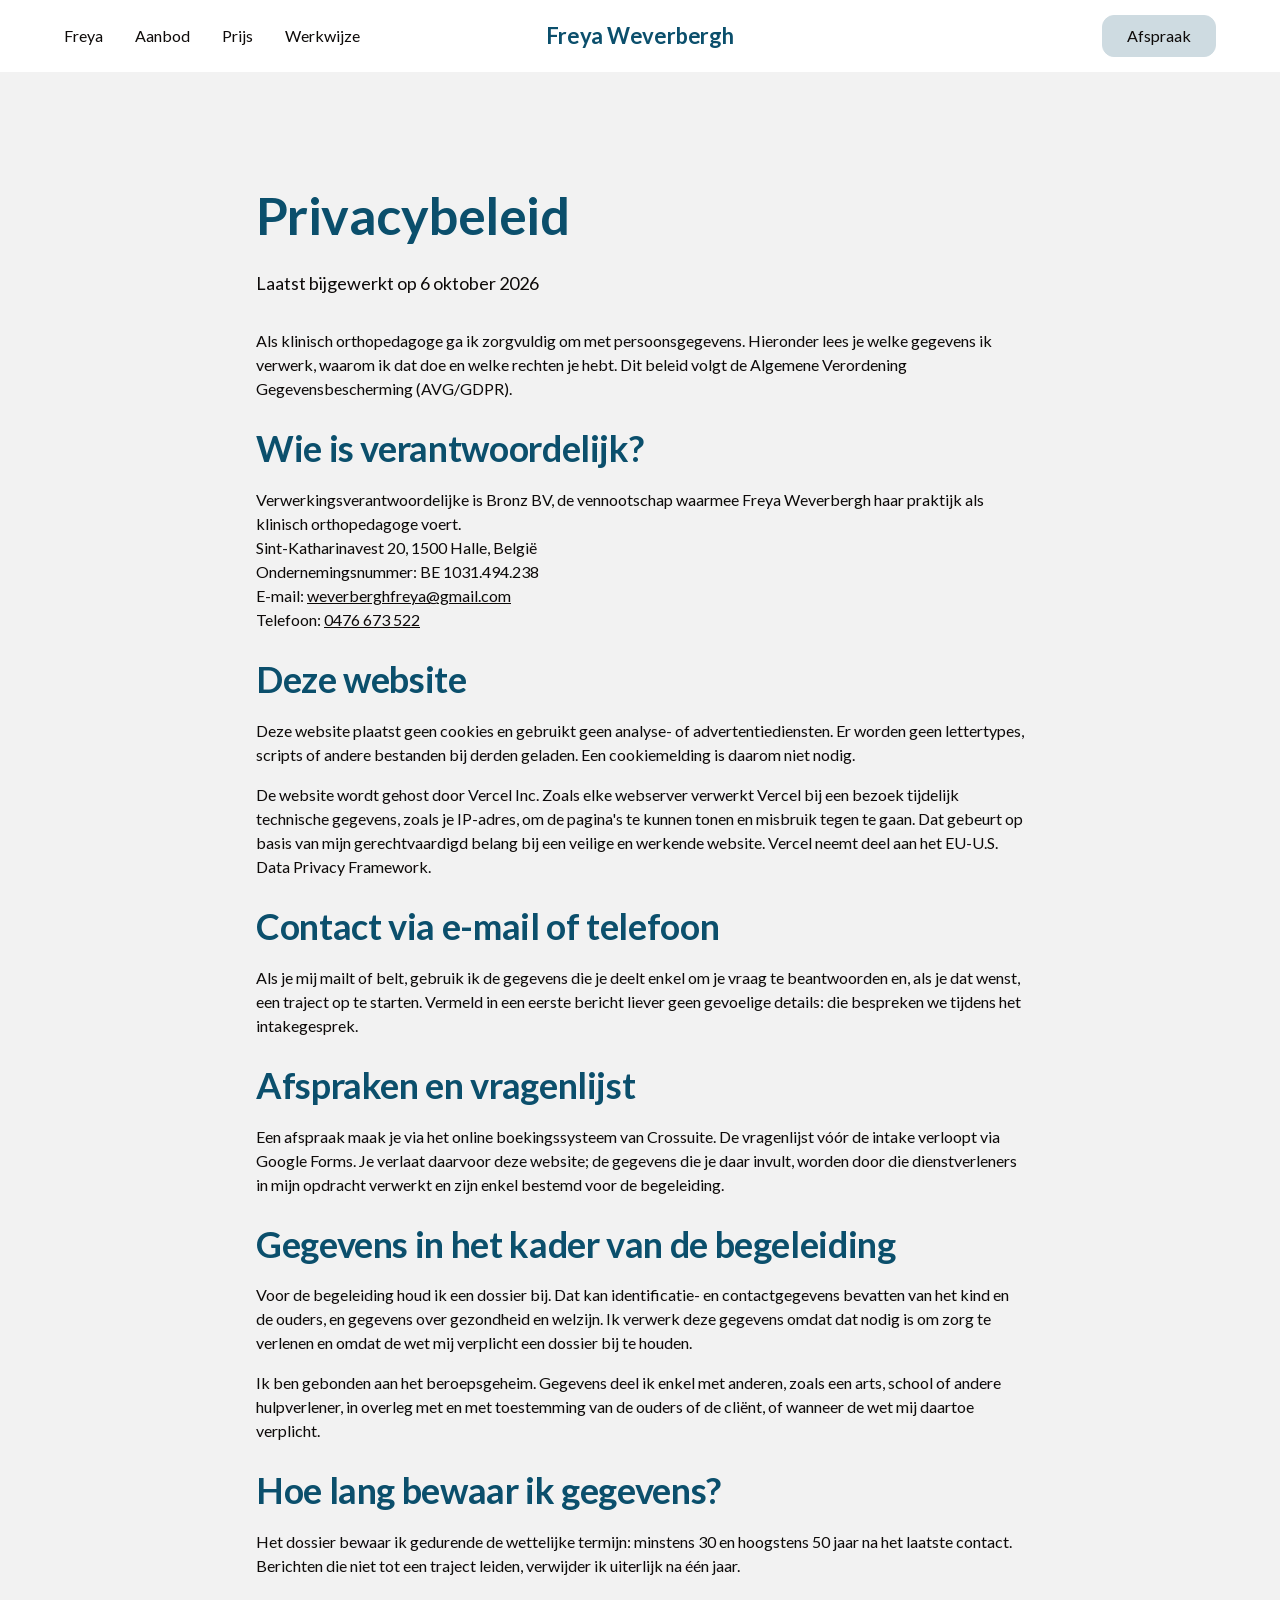
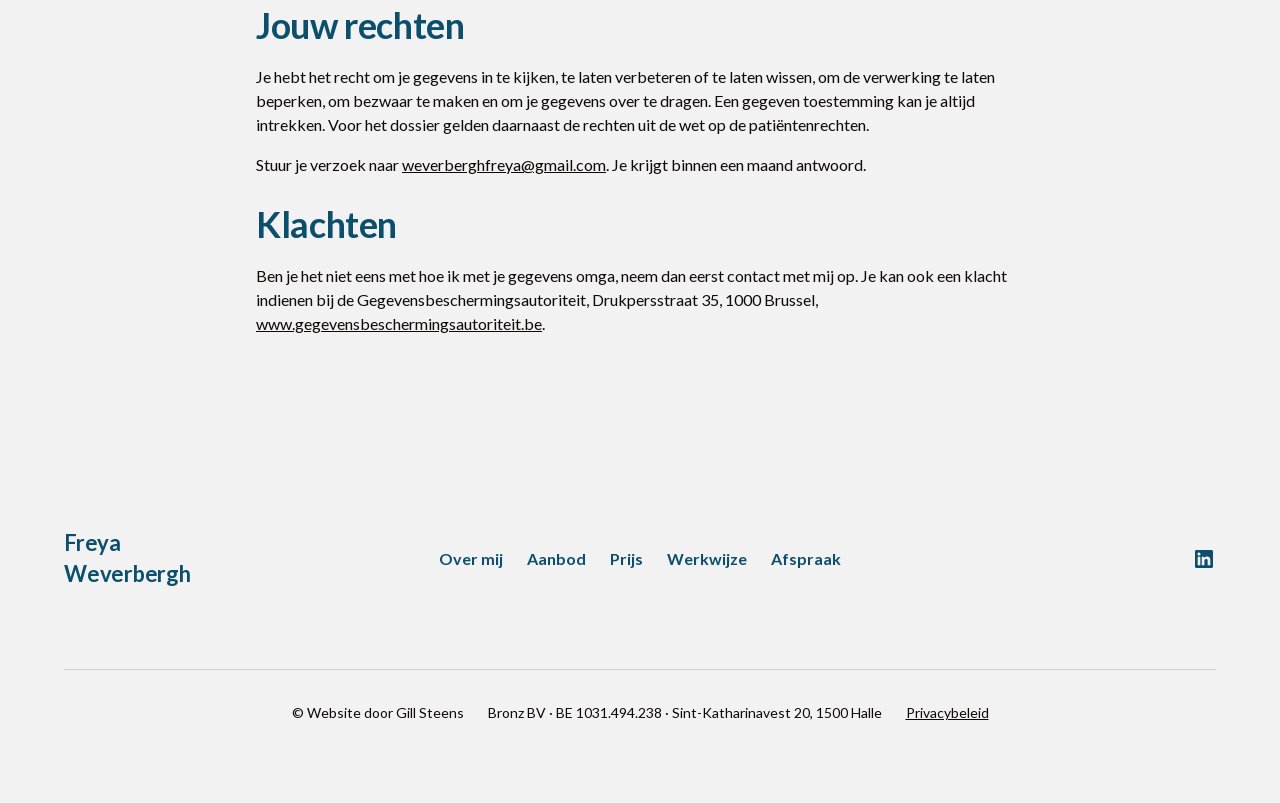
==== privacybeleid.html @ b676346b "Make site self-contained and add SEO, legal and security basics Host jQuery, Lato and remaining Webf" ====
<!DOCTYPE html>
<html lang="nl-BE" data-wf-page="68d631d4217c641451b61ed2" data-wf-site="68d631d2217c641451b61e69">
<head>
  <meta charset="utf-8">
  <title>Privacybeleid | Freya Weverbergh</title>
  <meta name="description" content="Hoe Freya Weverbergh, klinisch orthopedagoge, omgaat met persoonsgegevens op deze website en in de praktijk.">
  <meta name="viewport" content="width=device-width, initial-scale=1">
  <link rel="canonical" href="https://www.freyawb.be/privacybeleid">
  <meta property="og:type" content="website">
  <meta property="og:locale" content="nl_BE">
  <meta property="og:site_name" content="Freya Weverbergh">
  <meta property="og:url" content="https://www.freyawb.be/privacybeleid">
  <meta property="og:title" content="Privacybeleid | Freya Weverbergh">
  <meta property="og:description" content="Hoe Freya Weverbergh, klinisch orthopedagoge, omgaat met persoonsgegevens op deze website en in de praktijk.">
  <meta property="og:image" content="https://www.freyawb.be/images/og-image.jpg">
  <meta property="og:image:width" content="1200">
  <meta property="og:image:height" content="630">
  <meta name="twitter:card" content="summary_large_image">
  <meta name="twitter:title" content="Privacybeleid | Freya Weverbergh">
  <meta name="twitter:description" content="Hoe Freya Weverbergh, klinisch orthopedagoge, omgaat met persoonsgegevens op deze website en in de praktijk.">
  <meta name="twitter:image" content="https://www.freyawb.be/images/og-image.jpg">
  <meta name="theme-color" content="#ffffff">
  <link rel="preload" href="/fonts/lato-400.woff2" as="font" type="font/woff2" crossorigin>
  <link rel="preload" href="/fonts/lato-700.woff2" as="font" type="font/woff2" crossorigin>
  <link href="/css/normalize.css" rel="stylesheet">
  <link href="/css/webflow.css" rel="stylesheet">
  <link href="/css/freyawb.webflow.css" rel="stylesheet">
  <link href="/css/site.css" rel="stylesheet">
  <script>!function(o,c){var n=c.documentElement,t=" w-mod-";n.className+=t+"js",("ontouchstart"in o||o.DocumentTouch&&c instanceof DocumentTouch)&&(n.className+=t+"touch")}(window,document);</script>
  <link href="/images/favicon.png" rel="icon" type="image/png">
  <link href="/images/webclip.png" rel="apple-touch-icon">
</head>
<body>
  <a href="#main" class="skip-link">Naar de inhoud</a>
  <div id="top" class="page-wrapper">
    <div data-animation="over-left" class="navbar3_component w-nav" data-easing2="ease" fs-scrolldisable-element="smart-nav" data-easing="ease" data-collapse="medium" data-w-id="600f0893-5a95-6252-2803-40a2803313f4" role="banner" data-duration="400">
      <div class="navbar3_container">
        <div class="navbar3_menu-button w-nav-button">
          <div class="menu-icon3">
            <div class="menu-icon3_line-top"></div>
            <div class="menu-icon3_line-middle"></div>
            <div class="menu-icon3_line-bottom"></div>
          </div>
        </div>
        <nav role="navigation" class="navbar3_menu w-nav-menu">
          <a href="/" class="navbar3_logo-link-menu w-nav-brand">
            <div class="heading-style-h6">Freya Weverbergh</div>
          </a>
          <a href="/#freya" class="navbar3_link w-nav-link">Freya</a>
          <a href="/#aanbod" class="navbar3_link w-nav-link">Aanbod</a>
          <a href="/#prijs" class="navbar3_link w-nav-link">Prijs</a>
          <a href="/#werkwijze" class="navbar3_link w-nav-link">Werkwijze</a>
          <a href="/#afspraak" class="navbar3_tablet-menu-button w-button">Afspraak maken</a>
        </nav>
        <a href="/" class="navbar3_logo-link w-nav-brand" aria-label="Freya Weverbergh, naar de startpagina">
          <div class="heading-style-h6">Freya Weverbergh</div>
        </a>
        <a id="w-node-_600f0893-5a95-6252-2803-40a280331412-51b61ed2" href="/#afspraak" class="button is-navbar3-button w-button">Afspraak</a>
        <div style="opacity:0" class="navbar3_menu-background"></div>
      </div>
    </div>
    <main id="main" class="main-wrapper">
      <section class="color-scheme-2">
        <div class="padding-global">
          <div class="container-small">
            <div class="padding-section-large">
              <div class="margin-bottom margin-small">
                <h1 class="heading-style-h2">Privacybeleid</h1>
              </div>
              <p class="text-size-medium">Laatst bijgewerkt op 6 oktober 2026</p>
              <div class="spacer-medium"></div>
              <div class="text-rich-text w-richtext">
                <p>Als klinisch orthopedagoge ga ik zorgvuldig om met persoonsgegevens. Hieronder lees je welke gegevens ik verwerk, waarom ik dat doe en welke rechten je hebt. Dit beleid volgt de Algemene Verordening Gegevensbescherming (AVG/GDPR).</p>

                <h2 class="heading-style-h4">Wie is verantwoordelijk?</h2>
                <p>Verwerkingsverantwoordelijke is Bronz BV, de vennootschap waarmee Freya Weverbergh haar praktijk als klinisch orthopedagoge voert.<br>Sint-Katharinavest 20, 1500 Halle, België<br>Ondernemingsnummer: BE 1031.494.238<br>E-mail: <a href="mailto:weverberghfreya@gmail.com">weverberghfreya@gmail.com</a><br>Telefoon: <a href="tel:+32476673522">0476 673 522</a></p>

                <h2 class="heading-style-h4">Deze website</h2>
                <p>Deze website plaatst geen cookies en gebruikt geen analyse- of advertentiediensten. Er worden geen lettertypes, scripts of andere bestanden bij derden geladen. Een cookiemelding is daarom niet nodig.</p>
                <p>De website wordt gehost door Vercel Inc. Zoals elke webserver verwerkt Vercel bij een bezoek tijdelijk technische gegevens, zoals je IP-adres, om de pagina's te kunnen tonen en misbruik tegen te gaan. Dat gebeurt op basis van mijn gerechtvaardigd belang bij een veilige en werkende website. Vercel neemt deel aan het EU-U.S. Data Privacy Framework.</p>

                <h2 class="heading-style-h4">Contact via e-mail of telefoon</h2>
                <p>Als je mij mailt of belt, gebruik ik de gegevens die je deelt enkel om je vraag te beantwoorden en, als je dat wenst, een traject op te starten. Vermeld in een eerste bericht liever geen gevoelige details: die bespreken we tijdens het intakegesprek.</p>

                <h2 class="heading-style-h4">Afspraken en vragenlijst</h2>
                <p>Een afspraak maak je via het online boekingssysteem van Crossuite. De vragenlijst vóór de intake verloopt via Google Forms. Je verlaat daarvoor deze website; de gegevens die je daar invult, worden door die dienstverleners in mijn opdracht verwerkt en zijn enkel bestemd voor de begeleiding.</p>

                <h2 class="heading-style-h4">Gegevens in het kader van de begeleiding</h2>
                <p>Voor de begeleiding houd ik een dossier bij. Dat kan identificatie- en contactgegevens bevatten van het kind en de ouders, en gegevens over gezondheid en welzijn. Ik verwerk deze gegevens omdat dat nodig is om zorg te verlenen en omdat de wet mij verplicht een dossier bij te houden.</p>
                <p>Ik ben gebonden aan het beroepsgeheim. Gegevens deel ik enkel met anderen, zoals een arts, school of andere hulpverlener, in overleg met en met toestemming van de ouders of de cliënt, of wanneer de wet mij daartoe verplicht.</p>

                <h2 class="heading-style-h4">Hoe lang bewaar ik gegevens?</h2>
                <p>Het dossier bewaar ik gedurende de wettelijke termijn: minstens 30 en hoogstens 50 jaar na het laatste contact. Berichten die niet tot een traject leiden, verwijder ik uiterlijk na één jaar.</p>

                <h2 class="heading-style-h4">Jouw rechten</h2>
                <p>Je hebt het recht om je gegevens in te kijken, te laten verbeteren of te laten wissen, om de verwerking te laten beperken, om bezwaar te maken en om je gegevens over te dragen. Een gegeven toestemming kan je altijd intrekken. Voor het dossier gelden daarnaast de rechten uit de wet op de patiëntenrechten.</p>
                <p>Stuur je verzoek naar <a href="mailto:weverberghfreya@gmail.com">weverberghfreya@gmail.com</a>. Je krijgt binnen een maand antwoord.</p>

                <h2 class="heading-style-h4">Klachten</h2>
                <p>Ben je het niet eens met hoe ik met je gegevens omga, neem dan eerst contact met mij op. Je kan ook een klacht indienen bij de Gegevensbeschermingsautoriteit, Drukpersstraat 35, 1000 Brussel, <a href="https://www.gegevensbeschermingsautoriteit.be" target="_blank" rel="noopener">www.gegevensbeschermingsautoriteit.be</a>.</p>
              </div>
            </div>
          </div>
        </div>
      </section>
    </main>
    <footer class="footer4_component color-scheme-2">
      <div class="padding-global">
        <div class="container-large">
          <div class="padding-vertical padding-xxlarge">
            <div class="padding-bottom padding-xxlarge">
              <div class="w-layout-grid footer4_top-wrapper">
                <a href="/" id="w-node-_5317d3dc-4b73-521c-6c9f-c1c6a2fd6121-a2fd611b" class="footer4_logo-link w-nav-brand">
                  <div class="heading-style-h6">Freya Weverbergh</div>
                </a>
                <div class="w-layout-grid footer4_link-list">
                  <a href="/#freya" class="footer4_link">Over mij</a>
                  <a href="/#aanbod" class="footer4_link">Aanbod</a>
                  <a href="/#prijs" class="footer4_link">Prijs</a>
                  <a href="/#werkwijze" class="footer4_link">Werkwijze</a>
                  <a href="/#afspraak" class="footer4_link">Afspraak</a>
                </div>
                <div id="w-node-_5317d3dc-4b73-521c-6c9f-c1c6a2fd612e-a2fd611b" class="w-layout-grid footer4_social-list">
                  <a href="https://www.linkedin.com/in/freya-weverbergh-61a06931a/" target="_blank" rel="noopener" aria-label="Freya Weverbergh op LinkedIn" class="footer4_social-link w-inline-block">
                    <div class="icon-embed-xsmall w-embed"><svg width="100%" height="100%" viewbox="0 0 24 24" fill="none" xmlns="http://www.w3.org/2000/svg">
                        <path fill-rule="evenodd" clip-rule="evenodd" d="M4.5 3C3.67157 3 3 3.67157 3 4.5V19.5C3 20.3284 3.67157 21 4.5 21H19.5C20.3284 21 21 20.3284 21 19.5V4.5C21 3.67157 20.3284 3 19.5 3H4.5ZM8.52076 7.00272C8.52639 7.95897 7.81061 8.54819 6.96123 8.54397C6.16107 8.53975 5.46357 7.90272 5.46779 7.00413C5.47201 6.15897 6.13998 5.47975 7.00764 5.49944C7.88795 5.51913 8.52639 6.1646 8.52076 7.00272ZM12.2797 9.76176H9.75971H9.7583V18.3216H12.4217V18.1219C12.4217 17.742 12.4214 17.362 12.4211 16.9819V16.9818V16.9816V16.9815V16.9812C12.4203 15.9674 12.4194 14.9532 12.4246 13.9397C12.426 13.6936 12.4372 13.4377 12.5005 13.2028C12.7381 12.3253 13.5271 11.7586 14.4074 11.8979C14.9727 11.9864 15.3467 12.3141 15.5042 12.8471C15.6013 13.1803 15.6449 13.5389 15.6491 13.8863C15.6605 14.9339 15.6589 15.9815 15.6573 17.0292V17.0294C15.6567 17.3992 15.6561 17.769 15.6561 18.1388V18.3202H18.328V18.1149C18.328 17.6629 18.3278 17.211 18.3275 16.7591V16.759V16.7588C18.327 15.6293 18.3264 14.5001 18.3294 13.3702C18.3308 12.8597 18.276 12.3563 18.1508 11.8627C17.9638 11.1286 17.5771 10.5211 16.9485 10.0824C16.5027 9.77019 16.0133 9.5691 15.4663 9.5466C15.404 9.54401 15.3412 9.54062 15.2781 9.53721L15.2781 9.53721L15.2781 9.53721C14.9984 9.52209 14.7141 9.50673 14.4467 9.56066C13.6817 9.71394 13.0096 10.0641 12.5019 10.6814C12.4429 10.7522 12.3852 10.8241 12.2991 10.9314L12.2991 10.9315L12.2797 10.9557V9.76176ZM5.68164 18.3244H8.33242V9.76733H5.68164V18.3244Z" fill="CurrentColor"></path>
                      </svg></div>
                  </a>
                </div>
              </div>
            </div>
            <div class="divider-horizontal"></div>
            <div class="padding-top padding-medium">
              <div class="w-layout-grid footer4_bottom-wrapper">
                <div id="w-node-_5317d3dc-4b73-521c-6c9f-c1c6a2fd613c-a2fd611b" class="footer4_credit-text">© Website door <a href="https://gillsteens.be/" target="_blank" rel="noopener">Gill Steens</a>
                </div>
                <div class="footer4_credit-text">Bronz BV · BE 1031.494.238 · Sint-Katharinavest 20, 1500 Halle</div>
                <a href="/privacybeleid" class="footer4_legal-link">Privacybeleid</a>
              </div>
            </div>
          </div>
        </div>
      </div>
    </footer>
  </div>
  <script src="/js/jquery-3.5.1.min.js" defer></script>
  <script src="/js/webflow.js" defer></script>
</body>
</html>
---- css/webflow.css ----
@font-face {
  font-family: 'webflow-icons';
  src: url("[data-uri]") format('truetype');
  font-weight: normal;
  font-style: normal;
}
[class^="w-icon-"],
[class*=" w-icon-"] {
  /* use !important to prevent issues with browser extensions that change fonts */
  font-family: 'webflow-icons' !important;
  speak: none;
  font-style: normal;
  font-weight: normal;
  font-variant: normal;
  text-transform: none;
  line-height: 1;
  /* Better Font Rendering =========== */
  -webkit-font-smoothing: antialiased;
  -moz-osx-font-smoothing: grayscale;
}
.w-icon-slider-right:before {
  content: "\e600";
}
.w-icon-slider-left:before {
  content: "\e601";
}
.w-icon-nav-menu:before {
  content: "\e602";
}
.w-icon-arrow-down:before,
.w-icon-dropdown-toggle:before {
  content: "\e603";
}
.w-icon-file-upload-remove:before {
  content: "\e900";
}
.w-icon-file-upload-icon:before {
  content: "\e903";
}
* {
  -webkit-box-sizing: border-box;
  -moz-box-sizing: border-box;
  box-sizing: border-box;
}
html {
  height: 100%;
}
body {
  margin: 0;
  min-height: 100%;
  background-color: #fff;
  font-family: Arial, sans-serif;
  font-size: 14px;
  line-height: 20px;
  color: #333;
}
img {
  max-width: 100%;
  vertical-align: middle;
  display: inline-block;
}
html.w-mod-touch * {
  background-attachment: scroll !important;
}
.w-block {
  display: block;
}
.w-inline-block {
  max-width: 100%;
  display: inline-block;
}
.w-clearfix:before,
.w-clearfix:after {
  content: " ";
  display: table;
  grid-column-start: 1;
  grid-row-start: 1;
  grid-column-end: 2;
  grid-row-end: 2;
}
.w-clearfix:after {
  clear: both;
}
.w-hidden {
  display: none;
}
.w-button {
  display: inline-block;
  padding: 9px 15px;
  background-color: #3898EC;
  color: white;
  border: 0;
  line-height: inherit;
  text-decoration: none;
  cursor: pointer;
  border-radius: 0;
}
input.w-button {
  -webkit-appearance: button;
}
:where(button.w-popover-trigger) {
  background-color: transparent;
  border: 0;
  color: inherit;
  cursor: pointer;
  font: inherit;
  line-height: inherit;
  margin: 0;
  padding: 0;
  text-align: inherit;
  text-decoration: inherit;
}
.w-popover {
  position-anchor: none;
}
.w-popover[popover]:not(:popover-open) {
  display: none;
}
html[data-w-dynpage] [data-w-cloak] {
  color: transparent !important;
}
.w-code-block {
  margin: unset;
}
pre.w-code-block code {
  all: inherit;
}
pre.w-code-block code > span {
  display: block !important;
}
.w-optimization {
  display: contents;
}
.w-webflow-badge,
.w-webflow-badge > img {
  box-sizing: unset;
  width: unset;
  height: unset;
  max-height: unset;
  max-width: unset;
  min-height: unset;
  min-width: unset;
  margin: unset;
  padding: unset;
  float: unset;
  clear: unset;
  border: unset;
  border-radius: unset;
  background: unset;
  background-image: unset;
  background-position: unset;
  background-size: unset;
  background-repeat: unset;
  background-origin: unset;
  background-clip: unset;
  background-attachment: unset;
  background-color: unset;
  box-shadow: unset;
  transform: unset;
  transition: unset;
  direction: unset;
  font-family: unset;
  font-weight: unset;
  color: unset;
  font-size: unset;
  line-height: unset;
  font-style: unset;
  font-variant: unset;
  text-align: unset;
  letter-spacing: unset;
  text-decoration: unset;
  text-indent: unset;
  text-transform: unset;
  list-style-type: unset;
  text-shadow: unset;
  vertical-align: unset;
  cursor: unset;
  white-space: unset;
  word-break: unset;
  word-spacing: unset;
  word-wrap: unset;
}
.w-webflow-badge {
  position: fixed !important;
  display: inline-block !important;
  visibility: visible !important;
  opacity: 1 !important;
  z-index: 2147483647 !important;
  top: auto !important;
  right: 12px !important;
  bottom: 12px !important;
  left: auto !important;
  color: #aaadb0 !important;
  background-color: #fff !important;
  border-radius: 3px !important;
  padding: 6px !important;
  font-size: 12px !important;
  line-height: 14px !important;
  text-decoration: none !important;
  transform: none !important;
  margin: 0 !important;
  width: auto !important;
  height: auto !important;
  overflow: unset !important;
  white-space: nowrap;
  box-shadow: 0 0 0 1px rgba(0, 0, 0, 0.1), 0px 1px 3px rgba(0, 0, 0, 0.1);
  cursor: pointer;
}
.w-webflow-badge > img {
  position: unset;
  display: inline-block !important;
  visibility: unset !important;
  opacity: 1 !important;
  vertical-align: middle !important;
}
h1,
h2,
h3,
h4,
h5,
h6 {
  font-weight: bold;
  margin-bottom: 10px;
}
h1 {
  font-size: 38px;
  line-height: 44px;
  margin-top: 20px;
}
h2 {
  font-size: 32px;
  line-height: 36px;
  margin-top: 20px;
}
h3 {
  font-size: 24px;
  line-height: 30px;
  margin-top: 20px;
}
h4 {
  font-size: 18px;
  line-height: 24px;
  margin-top: 10px;
}
h5 {
  font-size: 14px;
  line-height: 20px;
  margin-top: 10px;
}
h6 {
  font-size: 12px;
  line-height: 18px;
  margin-top: 10px;
}
p {
  margin-top: 0;
  margin-bottom: 10px;
}
blockquote {
  margin: 0 0 10px 0;
  padding: 10px 20px;
  border-left: 5px solid #E2E2E2;
  font-size: 18px;
  line-height: 22px;
}
figure {
  margin: 0;
  margin-bottom: 10px;
}
figcaption {
  margin-top: 5px;
  text-align: center;
}
ul,
ol {
  margin-top: 0px;
  margin-bottom: 10px;
  padding-left: 40px;
}
.w-list-unstyled {
  padding-left: 0;
  list-style: none;
}
.w-embed:before,
.w-embed:after {
  content: " ";
  display: table;
  grid-column-start: 1;
  grid-row-start: 1;
  grid-column-end: 2;
  grid-row-end: 2;
}
.w-embed:after {
  clear: both;
}
.w-video {
  width: 100%;
  position: relative;
  padding: 0;
}
.w-video iframe,
.w-video object,
.w-video embed {
  position: absolute;
  top: 0;
  left: 0;
  width: 100%;
  height: 100%;
  border: none;
}
fieldset {
  padding: 0;
  margin: 0;
  border: 0;
}
button,
[type='button'],
[type='reset'] {
  border: 0;
  cursor: pointer;
  -webkit-appearance: button;
}
.w-form {
  margin: 0 0 15px;
}
.w-form-done {
  display: none;
  padding: 20px;
  text-align: center;
  background-color: #dddddd;
}
.w-form-fail {
  display: none;
  margin-top: 10px;
  padding: 10px;
  background-color: #ffdede;
}
label {
  display: block;
  margin-bottom: 5px;
  font-weight: bold;
}
.w-input,
.w-select {
  display: block;
  width: 100%;
  height: 38px;
  padding: 8px 12px;
  margin-bottom: 10px;
  font-size: 14px;
  line-height: 1.42857143;
  color: #333333;
  vertical-align: middle;
  background-color: #ffffff;
  border: 1px solid #cccccc;
}
.w-input::placeholder,
.w-select::placeholder {
  color: #999;
}
.w-input:focus,
.w-select:focus {
  border-color: #3898EC;
  outline: 0;
}
.w-input[disabled],
.w-select[disabled],
.w-input[readonly],
.w-select[readonly],
fieldset[disabled] .w-input,
fieldset[disabled] .w-select {
  cursor: not-allowed;
}
.w-input[disabled]:not(.w-input-disabled),
.w-select[disabled]:not(.w-input-disabled),
.w-input[readonly],
.w-select[readonly],
fieldset[disabled]:not(.w-input-disabled) .w-input,
fieldset[disabled]:not(.w-input-disabled) .w-select {
  background-color: #eeeeee;
}
textarea.w-input,
textarea.w-select {
  height: auto;
}
.w-select {
  background-color: #f3f3f3;
}
.w-select[multiple] {
  height: auto;
}
.w-form-label {
  display: inline-block;
  cursor: pointer;
  font-weight: normal;
  margin-bottom: 0px;
}
.w-radio {
  display: block;
  margin-bottom: 5px;
  padding-left: 20px;
}
.w-radio:before,
.w-radio:after {
  content: " ";
  display: table;
  grid-column-start: 1;
  grid-row-start: 1;
  grid-column-end: 2;
  grid-row-end: 2;
}
.w-radio:after {
  clear: both;
}
.w-radio-input {
  margin: 4px 0 0;
  line-height: normal;
  float: left;
  margin-left: -20px;
}
.w-radio-input {
  margin-top: 3px;
}
.w-file-upload {
  display: block;
  margin-bottom: 10px;
}
.w-file-upload-input {
  width: 0.1px;
  height: 0.1px;
  opacity: 0;
  overflow: hidden;
  position: absolute;
  z-index: -100;
}
.w-file-upload-default,
.w-file-upload-uploading,
.w-file-upload-success {
  display: inline-block;
  color: #333333;
}
.w-file-upload-error {
  display: block;
  margin-top: 10px;
}
.w-file-upload-default.w-hidden,
.w-file-upload-uploading.w-hidden,
.w-file-upload-error.w-hidden,
.w-file-upload-success.w-hidden {
  display: none;
}
.w-file-upload-uploading-btn {
  display: flex;
  font-size: 14px;
  font-weight: normal;
  cursor: pointer;
  margin: 0;
  padding: 8px 12px;
  border: 1px solid #cccccc;
  background-color: #fafafa;
}
.w-file-upload-file {
  display: flex;
  flex-grow: 1;
  justify-content: space-between;
  margin: 0;
  padding: 8px 9px 8px 11px;
  border: 1px solid #cccccc;
  background-color: #fafafa;
}
.w-file-upload-file-name {
  font-size: 14px;
  font-weight: normal;
  display: block;
}
.w-file-remove-link {
  margin-top: 3px;
  margin-left: 10px;
  width: auto;
  height: auto;
  padding: 3px;
  display: block;
  cursor: pointer;
}
.w-icon-file-upload-remove {
  margin: auto;
  font-size: 10px;
}
.w-file-upload-error-msg {
  display: inline-block;
  color: #ea384c;
  padding: 2px 0;
}
.w-file-upload-info {
  display: inline-block;
  line-height: 38px;
  padding: 0 12px;
}
.w-file-upload-label {
  display: inline-block;
  font-size: 14px;
  font-weight: normal;
  cursor: pointer;
  margin: 0;
  padding: 8px 12px;
  border: 1px solid #cccccc;
  background-color: #fafafa;
}
.w-icon-file-upload-icon,
.w-icon-file-upload-uploading {
  display: inline-block;
  margin-right: 8px;
  width: 20px;
}
.w-icon-file-upload-uploading {
  height: 20px;
}
.w-container {
  margin-left: auto;
  margin-right: auto;
  max-width: 940px;
}
.w-container:before,
.w-container:after {
  content: " ";
  display: table;
  grid-column-start: 1;
  grid-row-start: 1;
  grid-column-end: 2;
  grid-row-end: 2;
}
.w-container:after {
  clear: both;
}
.w-container .w-row {
  margin-left: -10px;
  margin-right: -10px;
}
.w-row:before,
.w-row:after {
  content: " ";
  display: table;
  grid-column-start: 1;
  grid-row-start: 1;
  grid-column-end: 2;
  grid-row-end: 2;
}
.w-row:after {
  clear: both;
}
.w-row .w-row {
  margin-left: 0;
  margin-right: 0;
}
.w-col {
  position: relative;
  float: left;
  width: 100%;
  min-height: 1px;
  padding-left: 10px;
  padding-right: 10px;
}
.w-col .w-col {
  padding-left: 0;
  padding-right: 0;
}
.w-col-1 {
  width: 8.33333333%;
}
.w-col-2 {
  width: 16.66666667%;
}
.w-col-3 {
  width: 25%;
}
.w-col-4 {
  width: 33.33333333%;
}
.w-col-5 {
  width: 41.66666667%;
}
.w-col-6 {
  width: 50%;
}
.w-col-7 {
  width: 58.33333333%;
}
.w-col-8 {
  width: 66.66666667%;
}
.w-col-9 {
  width: 75%;
}
.w-col-10 {
  width: 83.33333333%;
}
.w-col-11 {
  width: 91.66666667%;
}
.w-col-12 {
  width: 100%;
}
.w-hidden-main {
  display: none !important;
}
@media screen and (max-width: 991px) {
  .w-container {
    max-width: 728px;
  }
  .w-hidden-main {
    display: inherit !important;
  }
  .w-hidden-medium {
    display: none !important;
  }
  .w-col-medium-1 {
    width: 8.33333333%;
  }
  .w-col-medium-2 {
    width: 16.66666667%;
  }
  .w-col-medium-3 {
    width: 25%;
  }
  .w-col-medium-4 {
    width: 33.33333333%;
  }
  .w-col-medium-5 {
    width: 41.66666667%;
  }
  .w-col-medium-6 {
    width: 50%;
  }
  .w-col-medium-7 {
    width: 58.33333333%;
  }
  .w-col-medium-8 {
    width: 66.66666667%;
  }
  .w-col-medium-9 {
    width: 75%;
  }
  .w-col-medium-10 {
    width: 83.33333333%;
  }
  .w-col-medium-11 {
    width: 91.66666667%;
  }
  .w-col-medium-12 {
    width: 100%;
  }
  .w-col-stack {
    width: 100%;
    left: auto;
    right: auto;
  }
}
@media screen and (max-width: 767px) {
  .w-hidden-main {
    display: inherit !important;
  }
  .w-hidden-medium {
    display: inherit !important;
  }
  .w-hidden-small {
    display: none !important;
  }
  .w-row,
  .w-container .w-row {
    margin-left: 0;
    margin-right: 0;
  }
  .w-col {
    width: 100%;
    left: auto;
    right: auto;
  }
  .w-col-small-1 {
    width: 8.33333333%;
  }
  .w-col-small-2 {
    width: 16.66666667%;
  }
  .w-col-small-3 {
    width: 25%;
  }
  .w-col-small-4 {
    width: 33.33333333%;
  }
  .w-col-small-5 {
    width: 41.66666667%;
  }
  .w-col-small-6 {
    width: 50%;
  }
  .w-col-small-7 {
    width: 58.33333333%;
  }
  .w-col-small-8 {
    width: 66.66666667%;
  }
  .w-col-small-9 {
    width: 75%;
  }
  .w-col-small-10 {
    width: 83.33333333%;
  }
  .w-col-small-11 {
    width: 91.66666667%;
  }
  .w-col-small-12 {
    width: 100%;
  }
}
@media screen and (max-width: 479px) {
  .w-container {
    max-width: none;
  }
  .w-hidden-main {
    display: inherit !important;
  }
  .w-hidden-medium {
    display: inherit !important;
  }
  .w-hidden-small {
    display: inherit !important;
  }
  .w-hidden-tiny {
    display: none !important;
  }
  .w-col {
    width: 100%;
  }
  .w-col-tiny-1 {
    width: 8.33333333%;
  }
  .w-col-tiny-2 {
    width: 16.66666667%;
  }
  .w-col-tiny-3 {
    width: 25%;
  }
  .w-col-tiny-4 {
    width: 33.33333333%;
  }
  .w-col-tiny-5 {
    width: 41.66666667%;
  }
  .w-col-tiny-6 {
    width: 50%;
  }
  .w-col-tiny-7 {
    width: 58.33333333%;
  }
  .w-col-tiny-8 {
    width: 66.66666667%;
  }
  .w-col-tiny-9 {
    width: 75%;
  }
  .w-col-tiny-10 {
    width: 83.33333333%;
  }
  .w-col-tiny-11 {
    width: 91.66666667%;
  }
  .w-col-tiny-12 {
    width: 100%;
  }
}
.w-widget {
  position: relative;
}
.w-widget-map {
  width: 100%;
  height: 400px;
}
.w-widget-map label {
  width: auto;
  display: inline;
}
.w-widget-map img {
  max-width: inherit;
}
.w-widget-map .gm-style-iw {
  text-align: center;
}
.w-widget-map .gm-style-iw > button {
  display: none !important;
}
.w-widget-twitter {
  overflow: hidden;
}
.w-widget-twitter-count-shim {
  display: inline-block;
  vertical-align: top;
  position: relative;
  width: 28px;
  height: 20px;
  text-align: center;
  background: white;
  border: #758696 solid 1px;
  border-radius: 3px;
}
.w-widget-twitter-count-shim * {
  pointer-events: none;
  user-select: none;
}
.w-widget-twitter-count-shim .w-widget-twitter-count-inner {
  position: relative;
  font-size: 15px;
  line-height: 12px;
  text-align: center;
  color: #999;
  font-family: serif;
}
.w-widget-twitter-count-shim .w-widget-twitter-count-clear {
  position: relative;
  display: block;
}
.w-widget-twitter-count-shim.w--large {
  width: 36px;
  height: 28px;
}
.w-widget-twitter-count-shim.w--large .w-widget-twitter-count-inner {
  font-size: 18px;
  line-height: 18px;
}
.w-widget-twitter-count-shim:not(.w--vertical) {
  margin-left: 5px;
  margin-right: 8px;
}
.w-widget-twitter-count-shim:not(.w--vertical).w--large {
  margin-left: 6px;
}
.w-widget-twitter-count-shim:not(.w--vertical):before,
.w-widget-twitter-count-shim:not(.w--vertical):after {
  top: 50%;
  left: 0;
  border: solid transparent;
  content: ' ';
  height: 0;
  width: 0;
  position: absolute;
  pointer-events: none;
}
.w-widget-twitter-count-shim:not(.w--vertical):before {
  border-color: rgba(117, 134, 150, 0);
  border-right-color: #5d6c7b;
  border-width: 4px;
  margin-left: -9px;
  margin-top: -4px;
}
.w-widget-twitter-count-shim:not(.w--vertical).w--large:before {
  border-width: 5px;
  margin-left: -10px;
  margin-top: -5px;
}
.w-widget-twitter-count-shim:not(.w--vertical):after {
  border-color: rgba(255, 255, 255, 0);
  border-right-color: white;
  border-width: 4px;
  margin-left: -8px;
  margin-top: -4px;
}
.w-widget-twitter-count-shim:not(.w--vertical).w--large:after {
  border-width: 5px;
  margin-left: -9px;
  margin-top: -5px;
}
.w-widget-twitter-count-shim.w--vertical {
  width: 61px;
  height: 33px;
  margin-bottom: 8px;
}
.w-widget-twitter-count-shim.w--vertical:before,
.w-widget-twitter-count-shim.w--vertical:after {
  top: 100%;
  left: 50%;
  border: solid transparent;
  content: ' ';
  height: 0;
  width: 0;
  position: absolute;
  pointer-events: none;
}
.w-widget-twitter-count-shim.w--vertical:before {
  border-color: rgba(117, 134, 150, 0);
  border-top-color: #5d6c7b;
  border-width: 5px;
  margin-left: -5px;
}
.w-widget-twitter-count-shim.w--vertical:after {
  border-color: rgba(255, 255, 255, 0);
  border-top-color: white;
  border-width: 4px;
  margin-left: -4px;
}
.w-widget-twitter-count-shim.w--vertical .w-widget-twitter-count-inner {
  font-size: 18px;
  line-height: 22px;
}
.w-widget-twitter-count-shim.w--vertical.w--large {
  width: 76px;
}
.w-background-video {
  position: relative;
  overflow: hidden;
  height: 500px;
  color: white;
}
.w-background-video > video {
  background-size: cover;
  background-position: 50% 50%;
  position: absolute;
  margin: auto;
  width: 100%;
  height: 100%;
  right: -100%;
  bottom: -100%;
  top: -100%;
  left: -100%;
  object-fit: cover;
  z-index: -100;
}
.w-background-video > video::-webkit-media-controls-start-playback-button {
  display: none !important;
  -webkit-appearance: none;
}
.w-background-video--control {
  position: absolute;
  bottom: 1em;
  right: 1em;
  background-color: transparent;
  padding: 0;
}
.w-background-video--control > [hidden] {
  display: none !important;
}
.w-slider {
  position: relative;
  height: 300px;
  text-align: center;
  background: #dddddd;
  clear: both;
  -webkit-tap-highlight-color: rgba(0, 0, 0, 0);
  tap-highlight-color: rgba(0, 0, 0, 0);
}
.w-slider-mask {
  position: relative;
  display: block;
  overflow: hidden;
  z-index: 1;
  left: 0;
  right: 0;
  height: 100%;
  white-space: nowrap;
}
.w-slide {
  position: relative;
  display: inline-block;
  vertical-align: top;
  width: 100%;
  height: 100%;
  white-space: normal;
  text-align: left;
}
.w-slider-nav {
  position: absolute;
  z-index: 2;
  top: auto;
  right: 0;
  bottom: 0;
  left: 0;
  margin: auto;
  padding-top: 10px;
  height: 40px;
  text-align: center;
  -webkit-tap-highlight-color: rgba(0, 0, 0, 0);
  tap-highlight-color: rgba(0, 0, 0, 0);
}
.w-slider-nav.w-round > div {
  border-radius: 100%;
}
.w-slider-nav.w-num > div {
  width: auto;
  height: auto;
  padding: 0.2em 0.5em;
  font-size: inherit;
  line-height: inherit;
}
.w-slider-nav.w-shadow > div {
  box-shadow: 0 0 3px rgba(51, 51, 51, 0.4);
}
.w-slider-nav-invert {
  color: #fff;
}
.w-slider-nav-invert > div {
  background-color: rgba(34, 34, 34, 0.4);
}
.w-slider-nav-invert > div.w-active {
  background-color: #222;
}
.w-slider-dot {
  position: relative;
  display: inline-block;
  width: 1em;
  height: 1em;
  background-color: rgba(255, 255, 255, 0.4);
  cursor: pointer;
  margin: 0 3px 0.5em;
  transition: background-color 100ms, color 100ms;
}
.w-slider-dot.w-active {
  background-color: #fff;
}
.w-slider-dot:focus {
  outline: none;
  box-shadow: 0px 0px 0px 2px #fff;
}
.w-slider-dot:focus.w-active {
  box-shadow: none;
}
.w-slider-arrow-left,
.w-slider-arrow-right {
  position: absolute;
  width: 80px;
  top: 0;
  right: 0;
  bottom: 0;
  left: 0;
  margin: auto;
  cursor: pointer;
  overflow: hidden;
  color: white;
  font-size: 40px;
  -webkit-tap-highlight-color: rgba(0, 0, 0, 0);
  tap-highlight-color: rgba(0, 0, 0, 0);
  user-select: none;
}
.w-slider-arrow-left [class^='w-icon-'],
.w-slider-arrow-right [class^='w-icon-'],
.w-slider-arrow-left [class*=' w-icon-'],
.w-slider-arrow-right [class*=' w-icon-'] {
  position: absolute;
}
.w-slider-arrow-left:focus,
.w-slider-arrow-right:focus {
  outline: 0;
}
.w-slider-arrow-left {
  z-index: 3;
  right: auto;
}
.w-slider-arrow-right {
  z-index: 4;
  left: auto;
}
.w-icon-slider-left,
.w-icon-slider-right {
  top: 0;
  right: 0;
  bottom: 0;
  left: 0;
  margin: auto;
  width: 1em;
  height: 1em;
}
.w-slider-aria-label {
  border: 0;
  clip: rect(0 0 0 0);
  height: 1px;
  margin: -1px;
  overflow: hidden;
  padding: 0;
  position: absolute;
  width: 1px;
}
.w-slider-force-show {
  display: block !important;
}
.w-dropdown {
  display: inline-block;
  position: relative;
  text-align: left;
  margin-left: auto;
  margin-right: auto;
  z-index: 900;
}
.w-dropdown-btn,
.w-dropdown-toggle,
.w-dropdown-link {
  position: relative;
  vertical-align: top;
  text-decoration: none;
  color: #222222;
  padding: 20px;
  text-align: left;
  margin-left: auto;
  margin-right: auto;
  white-space: nowrap;
}
.w-dropdown-toggle {
  user-select: none;
  display: inline-block;
  cursor: pointer;
  padding-right: 40px;
}
.w-dropdown-toggle:focus {
  outline: 0;
}
.w-icon-dropdown-toggle {
  position: absolute;
  top: 0;
  right: 0;
  bottom: 0;
  margin: auto;
  margin-right: 20px;
  width: 1em;
  height: 1em;
}
.w-dropdown-list {
  position: absolute;
  background: #dddddd;
  display: none;
  min-width: 100%;
}
.w-dropdown-list.w--open {
  display: block;
}
.w-dropdown-link {
  padding: 10px 20px;
  display: block;
  color: #222222;
}
.w-dropdown-link.w--current {
  color: #0082f3;
}
.w-dropdown-link:focus {
  outline: 0;
}
/**
 * ## Note
 * Safari (on both iOS and OS X) does not handle viewport units (vh, vw) well.
 * For example percentage units do not work on descendants of elements that
 * have any dimensions expressed in viewport units. It also doesn’t handle them at
 * all in `calc()`.
 */
/**
 * Wrapper around all lightbox elements
 *
 * 1. Since the lightbox can receive focus, IE also gives it an outline.
 * 2. Fixes flickering on Chrome when a transition is in progress
 *    underneath the lightbox.
 */
.w-lightbox-backdrop {
  cursor: auto;
  font-style: normal;
  letter-spacing: normal;
  list-style: disc;
  text-indent: 0;
  text-shadow: none;
  text-transform: none;
  visibility: visible;
  white-space: normal;
  word-break: normal;
  word-spacing: normal;
  word-wrap: normal;
  position: fixed;
  top: 0;
  right: 0;
  bottom: 0;
  left: 0;
  color: #fff;
  font-family: "Helvetica Neue", Helvetica, Ubuntu, "Segoe UI", Verdana, sans-serif;
  font-size: 17px;
  line-height: 1.2;
  font-weight: 300;
  text-align: center;
  background: rgba(0, 0, 0, 0.9);
  z-index: 2000;
  outline: 0;
  /* 1 */
  opacity: 0;
  -webkit-user-select: none;
  -moz-user-select: none;
  -webkit-tap-highlight-color: transparent;
  -webkit-transform: translate(0, 0);
  /* 2 */
}
/**
 * Neat trick to bind the rubberband effect to our canvas instead of the whole
 * document on iOS. It also prevents a bug that causes the document underneath to scroll.
 */
.w-lightbox-backdrop,
.w-lightbox-container {
  height: 100%;
  overflow: auto;
  -webkit-overflow-scrolling: touch;
}
.w-lightbox-content {
  position: relative;
  height: 100vh;
  overflow: hidden;
}
.w-lightbox-view {
  position: absolute;
  width: 100vw;
  height: 100vh;
  opacity: 0;
}
.w-lightbox-view:before {
  content: "";
  height: 100vh;
}
/* .w-lightbox-content */
.w-lightbox-group,
.w-lightbox-group .w-lightbox-view,
.w-lightbox-group .w-lightbox-view:before {
  height: 86vh;
}
.w-lightbox-frame,
.w-lightbox-view:before {
  display: inline-block;
  vertical-align: middle;
}
/*
 * 1. Remove default margin set by user-agent on the <figure> element.
 */
.w-lightbox-figure {
  position: relative;
  margin: 0;
  /* 1 */
}
.w-lightbox-group .w-lightbox-figure {
  cursor: pointer;
}
/**
 * IE adds image dimensions as width and height attributes on the IMG tag,
 * but we need both width and height to be set to auto to enable scaling.
 */
.w-lightbox-img {
  width: auto;
  height: auto;
  max-width: none;
}
/**
 * 1. Reset if style is set by user on "All Images"
 */
.w-lightbox-image {
  display: block;
  float: none;
  /* 1 */
  max-width: 100vw;
  max-height: 100vh;
}
.w-lightbox-group .w-lightbox-image {
  max-height: 86vh;
}
.w-lightbox-caption {
  position: absolute;
  right: 0;
  bottom: 0;
  left: 0;
  padding: 0.5em 1em;
  background: rgba(0, 0, 0, 0.4);
  text-align: left;
  text-overflow: ellipsis;
  white-space: nowrap;
  overflow: hidden;
}
.w-lightbox-embed {
  position: absolute;
  top: 0;
  right: 0;
  bottom: 0;
  left: 0;
  width: 100%;
  height: 100%;
}
.w-lightbox-control {
  position: absolute;
  top: 0;
  width: 4em;
  background-size: 24px;
  background-repeat: no-repeat;
  background-position: center;
  cursor: pointer;
  -webkit-transition: all 0.3s;
  transition: all 0.3s;
}
.w-lightbox-left {
  display: none;
  bottom: 0;
  left: 0;
  /* <svg xmlns="http://www.w3.org/2000/svg" viewBox="-20 0 24 40" width="24" height="40"><g transform="rotate(45)"><path d="m0 0h5v23h23v5h-28z" opacity=".4"/><path d="m1 1h3v23h23v3h-26z" fill="#fff"/></g></svg> */
  background-image: url("[data-uri]");
}
.w-lightbox-right {
  display: none;
  right: 0;
  bottom: 0;
  /* <svg xmlns="http://www.w3.org/2000/svg" viewBox="-4 0 24 40" width="24" height="40"><g transform="rotate(45)"><path d="m0-0h28v28h-5v-23h-23z" opacity=".4"/><path d="m1 1h26v26h-3v-23h-23z" fill="#fff"/></g></svg> */
  background-image: url("[data-uri]");
}
/*
 * Without specifying the with and height inside the SVG, all versions of IE render the icon too small.
 * The bug does not seem to manifest itself if the elements are tall enough such as the above arrows.
 * (http://stackoverflow.com/questions/16092114/background-size-differs-in-internet-explorer)
 */
.w-lightbox-close {
  right: 0;
  height: 2.6em;
  /* <svg xmlns="http://www.w3.org/2000/svg" viewBox="-4 0 18 17" width="18" height="17"><g transform="rotate(45)"><path d="m0 0h7v-7h5v7h7v5h-7v7h-5v-7h-7z" opacity=".4"/><path d="m1 1h7v-7h3v7h7v3h-7v7h-3v-7h-7z" fill="#fff"/></g></svg> */
  background-image: url("[data-uri]");
  background-size: 18px;
}
/**
 * 1. All IE versions add extra space at the bottom without this.
 */
.w-lightbox-strip {
  position: absolute;
  bottom: 0;
  left: 0;
  right: 0;
  padding: 0 1vh;
  line-height: 0;
  /* 1 */
  white-space: nowrap;
  overflow-x: auto;
  overflow-y: hidden;
}
/*
 * 1. We use content-box to avoid having to do `width: calc(10vh + 2vw)`
 *    which doesn’t work in Safari anyway.
 * 2. Chrome renders images pixelated when switching to GPU. Making sure
 *    the parent is also rendered on the GPU (by setting translate3d for
 *    example) fixes this behavior.
 */
.w-lightbox-item {
  display: inline-block;
  width: 10vh;
  padding: 2vh 1vh;
  box-sizing: content-box;
  /* 1 */
  cursor: pointer;
  -webkit-transform: translate3d(0, 0, 0);
  /* 2 */
}
.w-lightbox-active {
  opacity: 0.3;
}
.w-lightbox-thumbnail {
  position: relative;
  height: 10vh;
  background: #222;
  overflow: hidden;
}
.w-lightbox-thumbnail-image {
  position: absolute;
  top: 0;
  left: 0;
}
.w-lightbox-thumbnail .w-lightbox-tall {
  top: 50%;
  width: 100%;
  -webkit-transform: translate(0, -50%);
  transform: translate(0, -50%);
}
.w-lightbox-thumbnail .w-lightbox-wide {
  left: 50%;
  height: 100%;
  -webkit-transform: translate(-50%, 0);
  transform: translate(-50%, 0);
}
/*
 * Spinner
 *
 * Absolute pixel values are used to avoid rounding errors that would cause
 * the white spinning element to be misaligned with the track.
 */
.w-lightbox-spinner {
  position: absolute;
  top: 50%;
  left: 50%;
  box-sizing: border-box;
  width: 40px;
  height: 40px;
  margin-top: -20px;
  margin-left: -20px;
  border: 5px solid rgba(0, 0, 0, 0.4);
  border-radius: 50%;
  -webkit-animation: spin 0.8s infinite linear;
  animation: spin 0.8s infinite linear;
}
.w-lightbox-spinner:after {
  content: "";
  position: absolute;
  top: -4px;
  right: -4px;
  bottom: -4px;
  left: -4px;
  border: 3px solid transparent;
  border-bottom-color: #fff;
  border-radius: 50%;
}
/*
 * Utility classes
 */
.w-lightbox-hide {
  display: none;
}
.w-lightbox-noscroll {
  overflow: hidden;
}
@media (min-width: 768px) {
  .w-lightbox-content {
    height: 96vh;
    margin-top: 2vh;
  }
  .w-lightbox-view,
  .w-lightbox-view:before {
    height: 96vh;
  }
  /* .w-lightbox-content */
  .w-lightbox-group,
  .w-lightbox-group .w-lightbox-view,
  .w-lightbox-group .w-lightbox-view:before {
    height: 84vh;
  }
  .w-lightbox-image {
    max-width: 96vw;
    max-height: 96vh;
  }
  .w-lightbox-group .w-lightbox-image {
    max-width: 82.3vw;
    max-height: 84vh;
  }
  .w-lightbox-left,
  .w-lightbox-right {
    display: block;
    opacity: 0.5;
  }
  .w-lightbox-close {
    opacity: 0.8;
  }
  .w-lightbox-control:hover {
    opacity: 1;
  }
}
.w-lightbox-inactive,
.w-lightbox-inactive:hover {
  opacity: 0;
}
.w-richtext:before,
.w-richtext:after {
  content: " ";
  display: table;
  grid-column-start: 1;
  grid-row-start: 1;
  grid-column-end: 2;
  grid-row-end: 2;
}
.w-richtext:after {
  clear: both;
}
.w-richtext[contenteditable="true"]:before,
.w-richtext[contenteditable="true"]:after {
  white-space: initial;
}
.w-richtext ol,
.w-richtext ul {
  overflow: hidden;
}
.w-richtext .w-richtext-figure-selected.w-richtext-figure-type-video div:after,
.w-richtext .w-richtext-figure-selected[data-rt-type="video"] div:after {
  outline: 2px solid #2895f7;
}
.w-richtext .w-richtext-figure-selected.w-richtext-figure-type-image div,
.w-richtext .w-richtext-figure-selected[data-rt-type="image"] div {
  outline: 2px solid #2895f7;
}
.w-richtext figure.w-richtext-figure-type-video > div:after,
.w-richtext figure[data-rt-type="video"] > div:after {
  content: '';
  position: absolute;
  display: none;
  left: 0;
  top: 0;
  right: 0;
  bottom: 0;
}
.w-richtext figure {
  position: relative;
  max-width: 60%;
}
.w-richtext figure > div:before {
  cursor: default!important;
}
.w-richtext figure img {
  width: 100%;
}
.w-richtext figure figcaption.w-richtext-figcaption-placeholder {
  opacity: 0.6;
}
.w-richtext figure div {
  /* fix incorrectly sized selection border in the data manager */
  font-size: 0px;
  color: transparent;
}
.w-richtext figure.w-richtext-figure-type-image,
.w-richtext figure[data-rt-type="image"] {
  display: table;
}
.w-richtext figure.w-richtext-figure-type-image > div,
.w-richtext figure[data-rt-type="image"] > div {
  display: inline-block;
}
.w-richtext figure.w-richtext-figure-type-image > figcaption,
.w-richtext figure[data-rt-type="image"] > figcaption {
  display: table-caption;
  caption-side: bottom;
}
.w-richtext figure.w-richtext-figure-type-video,
.w-richtext figure[data-rt-type="video"] {
  width: 60%;
  height: 0;
}
.w-richtext figure.w-richtext-figure-type-video iframe,
.w-richtext figure[data-rt-type="video"] iframe {
  position: absolute;
  top: 0;
  left: 0;
  width: 100%;
  height: 100%;
}
.w-richtext figure.w-richtext-figure-type-video > div,
.w-richtext figure[data-rt-type="video"] > div {
  width: 100%;
}
.w-richtext figure.w-richtext-align-center {
  margin-right: auto;
  margin-left: auto;
  clear: both;
}
.w-richtext figure.w-richtext-align-center.w-richtext-figure-type-image > div,
.w-richtext figure.w-richtext-align-center[data-rt-type="image"] > div {
  max-width: 100%;
}
.w-richtext figure.w-richtext-align-normal {
  clear: both;
}
.w-richtext figure.w-richtext-align-fullwidth {
  width: 100%;
  max-width: 100%;
  text-align: center;
  clear: both;
  display: block;
  margin-right: auto;
  margin-left: auto;
}
.w-richtext figure.w-richtext-align-fullwidth > div {
  display: inline-block;
  /* padding-bottom is used for aspect ratios in video figures
      we want the div to inherit that so hover/selection borders in the designer-canvas
      fit right*/
  padding-bottom: inherit;
}
.w-richtext figure.w-richtext-align-fullwidth > figcaption {
  display: block;
}
.w-richtext figure.w-richtext-align-floatleft {
  float: left;
  margin-right: 15px;
  clear: none;
}
.w-richtext figure.w-richtext-align-floatright {
  float: right;
  margin-left: 15px;
  clear: none;
}
.w-nav {
  position: relative;
  background: #dddddd;
  z-index: 1000;
}
.w-nav:before,
.w-nav:after {
  content: " ";
  display: table;
  grid-column-start: 1;
  grid-row-start: 1;
  grid-column-end: 2;
  grid-row-end: 2;
}
.w-nav:after {
  clear: both;
}
.w-nav-brand {
  position: relative;
  float: left;
  text-decoration: none;
  color: #333333;
}
.w-nav-link {
  position: relative;
  display: inline-block;
  vertical-align: top;
  text-decoration: none;
  color: #222222;
  padding: 20px;
  text-align: left;
  margin-left: auto;
  margin-right: auto;
}
.w-nav-link.w--current {
  color: #0082f3;
}
.w-nav-menu {
  position: relative;
  float: right;
}
[data-nav-menu-open] {
  display: block !important;
  position: absolute;
  top: 100%;
  left: 0;
  right: 0;
  background: #C8C8C8;
  text-align: center;
  overflow: visible;
  min-width: 200px;
}
.w--nav-link-open {
  display: block;
  position: relative;
}
.w-nav-overlay {
  position: absolute;
  overflow: hidden;
  display: none;
  top: 100%;
  left: 0;
  right: 0;
  width: 100%;
}
.w-nav-overlay [data-nav-menu-open] {
  top: 0;
}
.w-nav[data-animation='over-left'] .w-nav-overlay {
  width: auto;
}
.w-nav[data-animation='over-left'] .w-nav-overlay,
.w-nav[data-animation='over-left'] [data-nav-menu-open] {
  right: auto;
  z-index: 1;
  top: 0;
}
.w-nav[data-animation='over-right'] .w-nav-overlay {
  width: auto;
}
.w-nav[data-animation='over-right'] .w-nav-overlay,
.w-nav[data-animation='over-right'] [data-nav-menu-open] {
  left: auto;
  z-index: 1;
  top: 0;
}
.w-nav-button {
  position: relative;
  float: right;
  padding: 18px;
  font-size: 24px;
  display: none;
  cursor: pointer;
  -webkit-tap-highlight-color: rgba(0, 0, 0, 0);
  tap-highlight-color: rgba(0, 0, 0, 0);
  user-select: none;
}
.w-nav-button:focus {
  outline: 0;
}
.w-nav-button.w--open {
  background-color: #C8C8C8;
  color: white;
}
.w-nav[data-collapse='all'] .w-nav-menu {
  display: none;
}
.w-nav[data-collapse='all'] .w-nav-button {
  display: block;
}
.w--nav-dropdown-open {
  display: block;
}
.w--nav-dropdown-toggle-open {
  display: block;
}
.w--nav-dropdown-list-open {
  position: static;
}
/**
 * NOTE: These rules are overridden in site-designer.less to use container queries instead of media queries
 * when the navbar is inside a Frame on the Open Canvas.
 */
@media screen and (max-width: 991px) {
  .w-nav[data-collapse='medium'] .w-nav-menu {
    display: none;
  }
  .w-nav[data-collapse='medium'] .w-nav-button {
    display: block;
  }
}
@media screen and (max-width: 767px) {
  .w-nav[data-collapse='small'] .w-nav-menu {
    display: none;
  }
  .w-nav[data-collapse='small'] .w-nav-button {
    display: block;
  }
  .w-nav-brand {
    padding-left: 10px;
  }
}
@media screen and (max-width: 479px) {
  .w-nav[data-collapse='tiny'] .w-nav-menu {
    display: none;
  }
  .w-nav[data-collapse='tiny'] .w-nav-button {
    display: block;
  }
}
.w-tabs {
  position: relative;
}
.w-tabs:before,
.w-tabs:after {
  content: " ";
  display: table;
  grid-column-start: 1;
  grid-row-start: 1;
  grid-column-end: 2;
  grid-row-end: 2;
}
.w-tabs:after {
  clear: both;
}
.w-tab-menu {
  position: relative;
}
.w-tab-link {
  position: relative;
  display: inline-block;
  vertical-align: top;
  text-decoration: none;
  padding: 9px 30px;
  text-align: left;
  cursor: pointer;
  color: #222222;
  background-color: #dddddd;
}
.w-tab-link.w--current {
  background-color: #C8C8C8;
}
.w-tab-link:focus {
  outline: 0;
}
.w-tab-content {
  position: relative;
  display: block;
  overflow: hidden;
}
.w-tab-pane {
  position: relative;
  display: none;
}
.w--tab-active {
  display: block;
}
@media screen and (max-width: 479px) {
  .w-tab-link {
    display: block;
  }
}
.w-ix-emptyfix:after {
  content: "";
}
@keyframes spin {
  0% {
    transform: rotate(0deg);
  }
  100% {
    transform: rotate(360deg);
  }
}
.w-dyn-empty {
  padding: 10px;
  background-color: #dddddd;
}
.w-dyn-hide {
  display: none !important;
}
.w-dyn-bind-empty {
  display: none !important;
}
.w-condition-invisible {
  display: none !important;
}
.wf-layout-layout {
  display: grid;
}
.w-layout-grid {
  display: grid;
  grid-auto-columns: 1fr;
  grid-template-columns: 1fr 1fr;
  grid-template-rows: auto auto;
  grid-row-gap: 16px;
  grid-column-gap: 16px;
}
---- css/freyawb.webflow.css ----
:root {
  --color-scheme-1--background: var(--_primitives---colors--white);
  --_typography---font-styles--body: Lato, sans-serif;
  --color-scheme-1--text: var(--_primitives---colors--neutral-darkest);
  --_typography---font-styles--heading: Lato, sans-serif;
  --_primitives---colors--deep-sea-green: #0b4f6c;
  --_primitives---colors--white: #fff;
  --_primitives---opacity--transparent: transparent;
  --_primitives---opacity--neutral-darkest-5: #0d0a090d;
  --_primitives---opacity--neutral-darkest-15: #0d0a0926;
  --_primitives---colors--neutral-darkest: #0d0a09;
  --_primitives---opacity--white-10: #ffffff1a;
  --_primitives---opacity--white-20: #fff3;
  --_primitives---colors--deep-sea-green-lighter: #cedbe1;
  --_primitives---colors--cararra-dark: #bcbcb8;
  --_primitives---colors--neutral-darker: #252221;
  --_primitives---opacity--neutral-darkest-60: #0d0a0999;
  --_primitives---opacity--white-60: #fff9;
  --_ui-styles---stroke--border-width: 0px;
  --color-scheme-1--border: var(--_primitives---opacity--neutral-darkest-15);
  --_ui-styles---radius--medium: 32px;
  --color-scheme-1--foreground: var(--_primitives---colors--neutral-lightest);
  --background-color--background-secondary\<deleted\|relume-variable-background-color-2\>: var(--base-color-neutral--neutral-lightest\<deleted\|relume-variable-color-neutral-3\>);
  --border-color--border-primary\<deleted\|relume-variable-border-color-1\>: var(--base-color-neutral--black\<deleted\|relume-variable-color-neutral-1\>);
  --_ui-styles---radius--small: 24px;
  --_ui-styles---radius--large: 40px;
  --color-scheme-1--accent: var(--_primitives---colors--neutral-darkest);
  --color-scheme-2--background: var(--_primitives---colors--neutral-lightest);
  --color-scheme-2--text: var(--_primitives---colors--neutral-darkest);
  --color-scheme-3--background: var(--_primitives---colors--neutral-darkest);
  --color-scheme-3--text: var(--_primitives---colors--white);
  --_ui-styles---stroke--divider-width: 1px;
  --_primitives---colors--neutral-lightest: #f2f2f2;
  --_primitives---colors--deep-sea-green-light: #548398;
  --_primitives---colors--neutral-lighter: #dadada;
  --_primitives---colors--neutral-light: #b6b5b5;
  --_primitives---colors--neutral: #868484;
  --_primitives---colors--neutral-dark: #555352;
  --_primitives---opacity--white-5: #ffffff0d;
  --_primitives---opacity--white-15: #ffffff26;
  --_primitives---opacity--white-30: #ffffff4d;
  --_primitives---opacity--white-40: #fff6;
  --_primitives---opacity--white-50: #ffffff80;
  --_primitives---opacity--neutral-darkest-10: #0d0a091a;
  --_primitives---opacity--neutral-darkest-20: #0d0a0933;
  --_primitives---opacity--neutral-darkest-30: #0d0a094d;
  --_primitives---opacity--neutral-darkest-40: #0d0a0966;
  --_primitives---opacity--neutral-darkest-50: #0d0a0980;
  --color-scheme-2--border: var(--_primitives---opacity--neutral-darkest-15);
  --color-scheme-2--accent: var(--_primitives---colors--neutral-darkest);
  --color-scheme-2--foreground: var(--_primitives---colors--white);
  --color-scheme-3--border: var(--_primitives---opacity--white-20);
  --color-scheme-3--accent: var(--_primitives---colors--cararra);
  --color-scheme-3--foreground: var(--_primitives---colors--neutral-darker);
  --_primitives---colors--cararra-lightest: #fdfdfc;
  --_primitives---colors--cararra-lighter: #fbfbfa;
  --_primitives---colors--cararra-light: #f1f1ed;
  --_primitives---colors--cararra: #ebece6;
  --_primitives---colors--cararra-darker: #5e5e5c;
  --_primitives---colors--cararra-darkest: #464645;
  --_primitives---colors--romantic-lightest: #fff9f7;
  --_primitives---colors--romantic-lighter: #fff4ef;
  --_primitives---colors--romantic-light: #ffd9c8;
  --_primitives---colors--romantic: #ffcab1;
  --_primitives---colors--romantic-dark: #cca18d;
  --_primitives---colors--romantic-darker: #665046;
  --_primitives---colors--romantic-darkest: #4c3c35;
  --_primitives---colors--deep-sea-green-lightest: #e6edf0;
  --_primitives---colors--deep-sea-green-dark: #083f56;
  --_primitives---colors--deep-sea-green-darker: #041f2b;
  --_primitives---colors--deep-sea-green-darkest: #031720;
  --base-color-neutral--neutral-lightest\<deleted\|relume-variable-color-neutral-3\>: #eee;
  --base-color-neutral--black\<deleted\|relume-variable-color-neutral-1\>: black;
}

.w-layout-grid {
  grid-row-gap: 16px;
  grid-column-gap: 16px;
  grid-template-rows: auto auto;
  grid-template-columns: 1fr 1fr;
  grid-auto-columns: 1fr;
  display: grid;
}

.w-checkbox {
  margin-bottom: 5px;
  padding-left: 20px;
  display: block;
}

.w-checkbox:before {
  content: " ";
  grid-area: 1 / 1 / 2 / 2;
  display: table;
}

.w-checkbox:after {
  content: " ";
  clear: both;
  grid-area: 1 / 1 / 2 / 2;
  display: table;
}

.w-checkbox-input {
  float: left;
  margin: 4px 0 0 -20px;
  line-height: normal;
}

.w-checkbox-input--inputType-custom {
  border: 1px solid #ccc;
  border-radius: 2px;
  width: 12px;
  height: 12px;
}

.w-checkbox-input--inputType-custom.w--redirected-checked {
  background-color: #3898ec;
  background-image: url('../images/checkbox-checkmark.svg');
  background-position: 50%;
  background-repeat: no-repeat;
  background-size: cover;
  border-color: #3898ec;
}

.w-checkbox-input--inputType-custom.w--redirected-focus {
  box-shadow: 0 0 3px 1px #3898ec;
}

.w-form-formradioinput--inputType-custom {
  border: 1px solid #ccc;
  border-radius: 50%;
  width: 12px;
  height: 12px;
}

.w-form-formradioinput--inputType-custom.w--redirected-focus {
  box-shadow: 0 0 3px 1px #3898ec;
}

.w-form-formradioinput--inputType-custom.w--redirected-checked {
  border-width: 4px;
  border-color: #3898ec;
}

body {
  background-color: var(--color-scheme-1--background);
  font-family: var(--_typography---font-styles--body);
  color: var(--color-scheme-1--text);
  font-size: 1rem;
  line-height: 1.5;
}

h1 {
  font-family: var(--_typography---font-styles--heading);
  margin-top: 0;
  margin-bottom: 0;
  font-size: 3.5rem;
  font-weight: 700;
  line-height: 1.2;
}

h2 {
  font-family: var(--_typography---font-styles--heading);
  letter-spacing: -.0325rem;
  margin-top: 0;
  margin-bottom: 0;
  font-size: 3.25rem;
  font-weight: 700;
  line-height: 1.2;
}

h3 {
  font-family: var(--_typography---font-styles--heading);
  letter-spacing: -.0275rem;
  margin-top: 0;
  margin-bottom: 0;
  font-size: 2.75rem;
  font-weight: 700;
  line-height: 1.2;
}

h4 {
  font-family: var(--_typography---font-styles--heading);
  margin-top: 0;
  margin-bottom: 0;
  font-size: 2rem;
  font-weight: 700;
  line-height: 1.3;
}

h5 {
  font-family: var(--_typography---font-styles--heading);
  letter-spacing: -.0175rem;
  margin-top: 0;
  margin-bottom: 0;
  font-size: 1.75rem;
  font-weight: 700;
  line-height: 1.4;
}

h6 {
  font-family: var(--_typography---font-styles--heading);
  letter-spacing: -.01375rem;
  margin-top: 0;
  margin-bottom: 0;
  font-size: 1.375rem;
  font-weight: 700;
  line-height: 1.4;
}

p {
  margin-bottom: 0;
}

a {
  color: var(--color-scheme-1--text);
  text-decoration: underline;
}

ul {
  margin-top: 1rem;
  margin-bottom: 1rem;
  padding-left: 1.25rem;
}

ol {
  margin-top: 1rem;
  margin-bottom: 1rem;
  padding-left: 1.5rem;
}

li {
  margin-top: .25rem;
  margin-bottom: .25rem;
  padding-left: .5rem;
}

img {
  max-width: 100%;
  display: inline-block;
}

label {
  margin-bottom: .25rem;
  font-weight: 500;
}

strong {
  color: var(--_primitives---colors--deep-sea-green);
  font-weight: 700;
}

blockquote {
  border-left: .1875rem solid var(--color-scheme-1--text);
  margin-bottom: 0;
  padding: .75rem 1.25rem;
  font-size: 1.25rem;
  line-height: 1.5;
}

figure {
  margin-top: 3rem;
  margin-bottom: 3rem;
}

figcaption {
  text-align: center;
  margin-top: .25rem;
}

.z-index-2 {
  z-index: 2;
  position: relative;
}

.max-width-full {
  width: 100%;
  max-width: none;
}

.layer {
  justify-content: center;
  align-items: center;
  position: absolute;
  inset: 0%;
}

.overflow-hidden {
  overflow: hidden;
}

.global-styles {
  display: block;
  position: fixed;
  inset: 0% auto auto 0%;
}

.z-index-1 {
  z-index: 1;
  position: relative;
}

.hide {
  display: none;
}

.text-style-link {
  text-decoration: underline;
}

.max-width-xlarge {
  width: 100%;
  max-width: 64rem;
}

.max-width-medium {
  width: 100%;
  max-width: 35rem;
}

.max-width-xsmall {
  width: 100%;
  max-width: 25rem;
}

.max-width-xxsmall {
  width: 100%;
  max-width: 20rem;
}

.container-large {
  width: 100%;
  max-width: 80rem;
  margin-left: auto;
  margin-right: auto;
}

.max-width-xxlarge {
  width: 100%;
  max-width: 80rem;
}

.align-center {
  margin-left: auto;
  margin-right: auto;
}

.spacing-clean {
  margin: 0;
  padding: 0;
}

.max-width-large {
  width: 100%;
  max-width: 48rem;
}

.max-width-small {
  width: 100%;
  max-width: 30rem;
}

.utility_component {
  justify-content: center;
  align-items: center;
  width: 100vw;
  max-width: 100%;
  height: 100vh;
  max-height: 100%;
  padding-left: 1.25rem;
  padding-right: 1.25rem;
  display: flex;
}

.utility_form-block {
  text-align: center;
  flex-direction: column;
  max-width: 20rem;
  display: flex;
}

.utility_form {
  flex-direction: column;
  align-items: stretch;
  display: flex;
}

.utility_image {
  margin-bottom: .5rem;
  margin-left: auto;
  margin-right: auto;
}

.container-medium {
  width: 100%;
  max-width: 64rem;
  margin-left: auto;
  margin-right: auto;
}

.container-small {
  width: 100%;
  max-width: 48rem;
  margin-left: auto;
  margin-right: auto;
}

.margin-tiny {
  margin: .25rem;
}

.margin-xxsmall {
  margin: .5rem;
}

.margin-xsmall {
  margin: 1rem;
}

.margin-small {
  margin: 1.5rem;
}

.margin-medium {
  margin: 2rem;
}

.margin-large {
  margin: 3rem;
}

.margin-xlarge {
  margin: 4rem;
}

.margin-xxlarge {
  margin: 5rem;
}

.margin-huge {
  margin: 6rem;
}

.margin-xhuge {
  margin: 7rem;
}

.margin-xxhuge {
  margin: 10rem;
}

.margin-0 {
  margin: 0;
}

.padding-0 {
  padding: 0;
}

.padding-tiny {
  padding: .25rem;
}

.padding-xxsmall {
  padding: .5rem;
}

.padding-xsmall {
  padding: 1rem;
}

.padding-small {
  padding: 1.5rem;
}

.padding-medium {
  padding: 2rem;
}

.padding-large {
  padding: 3rem;
}

.padding-xlarge {
  padding: 4rem;
}

.padding-xxlarge {
  padding: 5rem;
}

.padding-huge {
  padding: 6rem;
}

.padding-xhuge {
  padding: 7rem;
}

.padding-xxhuge {
  padding: 10rem;
}

.margin-top, .margin-top.margin-custom1, .margin-top.margin-huge, .margin-top.margin-small, .margin-top.margin-tiny, .margin-top.margin-custom3, .margin-top.margin-medium, .margin-top.margin-xxsmall, .margin-top.margin-xxhuge, .margin-top.margin-custom2, .margin-top.margin-xsmall, .margin-top.margin-large, .margin-top.margin-xxlarge, .margin-top.margin-xlarge, .margin-top.margin-0, .margin-top.margin-xhuge {
  margin-bottom: 0;
  margin-left: 0;
  margin-right: 0;
}

.margin-bottom, .margin-bottom.margin-xxlarge, .margin-bottom.margin-medium, .margin-bottom.margin-custom3, .margin-bottom.margin-custom1, .margin-bottom.margin-tiny, .margin-bottom.margin-small, .margin-bottom.margin-large, .margin-bottom.margin-0, .margin-bottom.margin-xlarge, .margin-bottom.margin-xhuge, .margin-bottom.margin-xxhuge, .margin-bottom.margin-huge, .margin-bottom.margin-xxsmall, .margin-bottom.margin-custom2, .margin-bottom.margin-xsmall {
  margin-top: 0;
  margin-left: 0;
  margin-right: 0;
}

.margin-left, .margin-left.margin-tiny, .margin-left.margin-xxlarge, .margin-left.margin-0, .margin-left.margin-small, .margin-left.margin-xsmall, .margin-left.margin-large, .margin-left.margin-huge, .margin-left.margin-xlarge, .margin-left.margin-custom3, .margin-left.margin-xxsmall, .margin-left.margin-custom1, .margin-left.margin-custom2, .margin-left.margin-xhuge, .margin-left.margin-xxhuge, .margin-left.margin-medium {
  margin-top: 0;
  margin-bottom: 0;
  margin-right: 0;
}

.margin-right, .margin-right.margin-huge, .margin-right.margin-xsmall, .margin-right.margin-xxhuge, .margin-right.margin-small, .margin-right.margin-medium, .margin-right.margin-xlarge, .margin-right.margin-custom3, .margin-right.margin-custom2, .margin-right.margin-xxsmall, .margin-right.margin-xhuge, .margin-right.margin-custom1, .margin-right.margin-large, .margin-right.margin-0, .margin-right.margin-xxlarge, .margin-right.margin-tiny {
  margin-top: 0;
  margin-bottom: 0;
  margin-left: 0;
}

.margin-vertical, .margin-vertical.margin-medium, .margin-vertical.margin-xlarge, .margin-vertical.margin-xxsmall, .margin-vertical.margin-xxlarge, .margin-vertical.margin-huge, .margin-vertical.margin-0, .margin-vertical.margin-xxhuge, .margin-vertical.margin-tiny, .margin-vertical.margin-xsmall, .margin-vertical.margin-custom1, .margin-vertical.margin-small, .margin-vertical.margin-large, .margin-vertical.margin-xhuge, .margin-vertical.margin-custom2, .margin-vertical.margin-custom3 {
  margin-left: 0;
  margin-right: 0;
}

.margin-horizontal, .margin-horizontal.margin-medium, .margin-horizontal.margin-tiny, .margin-horizontal.margin-custom3, .margin-horizontal.margin-0, .margin-horizontal.margin-xxlarge, .margin-horizontal.margin-xhuge, .margin-horizontal.margin-huge, .margin-horizontal.margin-xlarge, .margin-horizontal.margin-custom1, .margin-horizontal.margin-xxsmall, .margin-horizontal.margin-xsmall, .margin-horizontal.margin-large, .margin-horizontal.margin-custom2, .margin-horizontal.margin-small, .margin-horizontal.margin-xxhuge {
  margin-top: 0;
  margin-bottom: 0;
}

.padding-top, .padding-top.padding-xhuge, .padding-top.padding-xxhuge, .padding-top.padding-0, .padding-top.padding-large, .padding-top.padding-custom2, .padding-top.padding-xlarge, .padding-top.padding-huge, .padding-top.padding-xxsmall, .padding-top.padding-custom3, .padding-top.padding-tiny, .padding-top.padding-medium, .padding-top.padding-xxlarge, .padding-top.padding-small, .padding-top.padding-xsmall, .padding-top.padding-custom1 {
  padding-bottom: 0;
  padding-left: 0;
  padding-right: 0;
}

.padding-bottom, .padding-bottom.padding-xlarge, .padding-bottom.padding-small, .padding-bottom.padding-xxhuge, .padding-bottom.padding-large, .padding-bottom.padding-xhuge, .padding-bottom.padding-custom2, .padding-bottom.padding-xxsmall, .padding-bottom.padding-xxlarge, .padding-bottom.padding-custom3, .padding-bottom.padding-custom1, .padding-bottom.padding-xsmall, .padding-bottom.padding-huge, .padding-bottom.padding-tiny, .padding-bottom.padding-medium, .padding-bottom.padding-0 {
  padding-top: 0;
  padding-left: 0;
  padding-right: 0;
}

.padding-left, .padding-left.padding-xhuge, .padding-left.padding-xlarge, .padding-left.padding-0, .padding-left.padding-small, .padding-left.padding-xsmall, .padding-left.padding-medium, .padding-left.padding-xxhuge, .padding-left.padding-huge, .padding-left.padding-custom1, .padding-left.padding-tiny, .padding-left.padding-xxsmall, .padding-left.padding-custom3, .padding-left.padding-custom2, .padding-left.padding-xxlarge, .padding-left.padding-large {
  padding-top: 0;
  padding-bottom: 0;
  padding-right: 0;
}

.padding-right, .padding-right.padding-xxhuge, .padding-right.padding-custom2, .padding-right.padding-large, .padding-right.padding-xlarge, .padding-right.padding-tiny, .padding-right.padding-custom3, .padding-right.padding-custom1, .padding-right.padding-xsmall, .padding-right.padding-xxlarge, .padding-right.padding-xxsmall, .padding-right.padding-medium, .padding-right.padding-xhuge, .padding-right.padding-huge, .padding-right.padding-0, .padding-right.padding-small {
  padding-top: 0;
  padding-bottom: 0;
  padding-left: 0;
}

.padding-vertical, .padding-vertical.padding-0, .padding-vertical.padding-xxhuge, .padding-vertical.padding-large, .padding-vertical.padding-custom3, .padding-vertical.padding-medium, .padding-vertical.padding-tiny, .padding-vertical.padding-xxlarge, .padding-vertical.padding-custom1, .padding-vertical.padding-xsmall, .padding-vertical.padding-xhuge, .padding-vertical.padding-xlarge, .padding-vertical.padding-custom2, .padding-vertical.padding-xxsmall, .padding-vertical.padding-huge, .padding-vertical.padding-small {
  padding-left: 0;
  padding-right: 0;
}

.padding-horizontal, .padding-horizontal.padding-xxsmall, .padding-horizontal.padding-0, .padding-horizontal.padding-custom3, .padding-horizontal.padding-huge, .padding-horizontal.padding-xsmall, .padding-horizontal.padding-medium, .padding-horizontal.padding-xxlarge, .padding-horizontal.padding-large, .padding-horizontal.padding-xhuge, .padding-horizontal.padding-custom1, .padding-horizontal.padding-tiny, .padding-horizontal.padding-custom2, .padding-horizontal.padding-xxhuge, .padding-horizontal.padding-small, .padding-horizontal.padding-xlarge {
  padding-top: 0;
  padding-bottom: 0;
}

.overflow-scroll {
  overflow: scroll;
}

.overflow-auto {
  overflow: auto;
}

.text-weight-medium {
  font-weight: 500;
}

.text-size-medium {
  font-size: 1.125rem;
}

.margin-top-auto {
  margin-top: auto;
}

.text-style-quote {
  border-left: .1875rem solid var(--color-scheme-1--text);
  margin-bottom: 0;
  padding: .75rem 1.25rem;
  font-size: 1.25rem;
  line-height: 1.5;
}

.icon-embed-small {
  flex-direction: column;
  justify-content: center;
  align-items: center;
  width: 2rem;
  height: 2rem;
  display: flex;
}

.heading-style-h2 {
  color: var(--_primitives---colors--deep-sea-green);
  letter-spacing: -.0325rem;
  font-size: 3.25rem;
  font-weight: 700;
  line-height: 1.2;
}

.rl-styleguide_heading {
  z-index: 4;
  font-family: var(--_typography---font-styles--heading);
  margin-bottom: 1.5rem;
  padding: .25rem .5rem;
  font-size: 3.5rem;
  font-weight: 700;
}

.heading-style-h6 {
  color: var(--_primitives---colors--deep-sea-green);
  letter-spacing: -.01375rem;
  font-size: 1.375rem;
  font-weight: 700;
  line-height: 1.4;
}

.rl-styleguide_item-row {
  grid-column-gap: 1.5rem;
  grid-row-gap: 0rem;
  grid-template-rows: auto;
  grid-template-columns: 15rem 1fr;
  align-items: center;
}

.rl-styleguide_item-row.is-button-row {
  grid-template-columns: 19rem 1fr;
}

.icon-1x1-xsmall {
  width: 1.5rem;
  height: 1.5rem;
}

.rl-styleguide_empty-space {
  z-index: -1;
  flex-direction: column;
  justify-content: space-between;
  align-items: flex-start;
  padding: 2rem;
  display: flex;
  position: relative;
}

.shadow-xxlarge {
  box-shadow: 0 32px 64px -12px #00000024;
}

.rl-styleguide_icons-list {
  grid-column-gap: 1rem;
  grid-row-gap: 1rem;
  flex-wrap: wrap;
  grid-template-rows: auto;
  grid-template-columns: 1fr;
  grid-auto-columns: 1fr;
  grid-auto-flow: column;
  display: grid;
}

.icon-embed-medium {
  flex-direction: column;
  justify-content: center;
  align-items: center;
  width: 3rem;
  height: 3rem;
  display: flex;
}

.form_radio {
  align-items: center;
  margin-bottom: 0;
  padding-left: 1.125rem;
  display: flex;
}

.form_radio.is-alternate {
  color: var(--_primitives---colors--white);
}

.heading-style-h5 {
  color: var(--_primitives---colors--deep-sea-green);
  letter-spacing: -.0175rem;
  font-size: 1.75rem;
  font-weight: 700;
  line-height: 1.4;
}

.text-style-strikethrough {
  text-decoration: line-through;
}

.heading-style-h1 {
  letter-spacing: -.045rem;
  font-size: 4.5rem;
  font-weight: 700;
  line-height: 1.2;
}

.form_checkbox-icon {
  border: 1px solid var(--_primitives---opacity--transparent);
  background-color: var(--_primitives---opacity--neutral-darkest-5);
  cursor: pointer;
  border-radius: 4px;
  width: 1.125rem;
  min-width: 1.125rem;
  height: 1.125rem;
  min-height: 1.125rem;
  margin-top: 0;
  margin-left: -1.25rem;
  margin-right: .5rem;
  transition: all .2s;
}

.form_checkbox-icon:hover {
  background-color: var(--_primitives---opacity--neutral-darkest-15);
}

.form_checkbox-icon.w--redirected-checked {
  border-width: 1px;
  border-color: var(--_primitives---colors--neutral-darkest);
  background-color: var(--_primitives---colors--neutral-darkest);
}

.form_checkbox-icon.w--redirected-focus {
  border-color: var(--_primitives---colors--neutral-darkest);
  box-shadow: none;
}

.form_checkbox-icon.is-alternate {
  border-color: var(--_primitives---opacity--transparent);
  background-color: var(--_primitives---opacity--white-10);
}

.form_checkbox-icon.is-alternate:hover {
  background-color: var(--_primitives---opacity--white-20);
}

.form_checkbox-icon.is-alternate.w--redirected-checked {
  background-color: var(--_primitives---colors--white);
}

.form_checkbox-label {
  margin-bottom: 0;
}

.text-size-tiny {
  font-size: .75rem;
}

.form_field-label {
  margin-bottom: .5rem;
  font-weight: 400;
}

.form_field-label.is-alternate {
  color: var(--_primitives---colors--white);
}

.button {
  grid-column-gap: .5rem;
  grid-row-gap: .5rem;
  border: 1px solid var(--_primitives---colors--deep-sea-green-lighter);
  background-color: var(--_primitives---colors--deep-sea-green-lighter);
  color: var(--_primitives---colors--neutral-darkest);
  text-align: center;
  text-transform: none;
  border-radius: 12px;
  justify-content: center;
  align-items: center;
  padding: .625rem 1.5rem;
  font-weight: 500;
  text-decoration: none;
  transition: border-color .2s, background-color .2s;
  display: flex;
}

.button:hover {
  border-color: var(--_primitives---colors--cararra-dark);
  background-color: var(--_primitives---colors--cararra-dark);
}

.button.is-link {
  background-color: var(--_primitives---opacity--transparent);
  color: var(--_primitives---colors--neutral-darkest);
  border-style: none;
  padding: .25rem 0;
  line-height: 1;
  text-decoration: none;
}

.button.is-link:hover {
  text-decoration: underline;
}

.button.is-link.is-alternate {
  background-color: var(--_primitives---opacity--transparent);
  color: var(--_primitives---colors--white);
}

.button.is-link.is-alternate:hover {
  background-color: var(--_primitives---opacity--transparent);
}

.button.is-link.is-icon {
  grid-column-gap: .5rem;
  grid-row-gap: .5rem;
}

.button.is-icon {
  grid-column-gap: .75rem;
  grid-row-gap: .75rem;
  justify-content: center;
  align-items: center;
  display: flex;
}

.button.is-secondary {
  border-color: var(--_primitives---opacity--neutral-darkest-5);
  background-color: var(--_primitives---opacity--neutral-darkest-5);
  -webkit-backdrop-filter: blur(10px);
  backdrop-filter: blur(10px);
  color: var(--_primitives---colors--neutral-darkest);
}

.button.is-secondary:hover {
  border-color: var(--_primitives---opacity--transparent);
  background-color: var(--_primitives---opacity--neutral-darkest-15);
}

.button.is-secondary.is-alternate {
  background-color: var(--_primitives---opacity--white-10);
  color: var(--_primitives---colors--white);
}

.button.is-secondary.is-alternate:hover {
  border-color: var(--_primitives---opacity--white-20);
  background-color: var(--_primitives---opacity--white-20);
}

.button.is-small {
  color: var(--_primitives---colors--neutral-darkest);
  padding: .5rem 1.25rem;
}

.button.is-alternate {
  background-color: var(--_primitives---colors--neutral-darkest);
  color: var(--_primitives---colors--white);
}

.button.is-alternate:hover {
  border-color: var(--_primitives---colors--neutral-darker);
  background-color: var(--_primitives---colors--neutral-darker);
}

.button.is-navbar3-button {
  margin-left: 1rem;
  padding-top: .5rem;
  padding-bottom: .5rem;
}

.text-weight-normal {
  font-weight: 400;
}

.heading-style-h4 {
  color: var(--_primitives---colors--deep-sea-green);
  letter-spacing: -.0225rem;
  font-size: 2.25rem;
  font-weight: 700;
  line-height: 1.3;
}

.text-style-italic {
  font-style: italic;
}

.icon-1x1-xxsmall {
  width: 1rem;
  height: 1rem;
}

.form_radio-label {
  margin-bottom: 0;
}

.rl-styleguide_item {
  grid-column-gap: 1rem;
  grid-row-gap: 1rem;
  flex-direction: column;
  grid-template-rows: auto;
  grid-template-columns: 1fr;
  grid-auto-columns: 1fr;
  place-content: start;
  place-items: start;
  padding-bottom: 1rem;
  display: grid;
}

.rl-styleguide_item.is-stretch {
  grid-row-gap: 1rem;
  justify-items: stretch;
}

.icon-1x1-xlarge {
  width: 6.5rem;
  height: 6.5rem;
}

.shadow-xlarge {
  box-shadow: 0 24px 48px -12px #0000002e;
}

.text-weight-light {
  font-weight: 300;
}

.rl-styleguide_label {
  color: #1e51f7;
  white-space: nowrap;
  cursor: context-menu;
  background-color: #e8edff;
  padding: .25rem .5rem;
  font-size: .75rem;
  display: inline-block;
}

.rl-styleguide_label.is-html-tag {
  color: #bb4198;
  background-color: #f9eff6;
}

.text-size-regular {
  font-size: 1rem;
}

.text-weight-xbold {
  font-weight: 800;
}

.text-align-right {
  text-align: right;
}

.text-weight-bold {
  font-weight: 700;
}

.icon-height-xlarge {
  height: 6.5rem;
}

.heading-style-h3 {
  color: var(--_primitives---colors--deep-sea-green);
  letter-spacing: -.0275rem;
  font-size: 2.75rem;
  font-weight: 700;
  line-height: 1.2;
}

.icon-1x1-large {
  width: 5rem;
  height: 5rem;
}

.form_input {
  border: 1px solid var(--_primitives---opacity--transparent);
  background-color: var(--_primitives---opacity--neutral-darkest-5);
  -webkit-backdrop-filter: blur(10px);
  backdrop-filter: blur(10px);
  height: auto;
  min-height: 2.75rem;
  color: var(--_primitives---colors--neutral-darkest);
  border-radius: 12px;
  margin-bottom: 0;
  padding: .5rem .75rem;
  font-size: 1rem;
  line-height: 1.6;
  transition: border-color .2s, background-color .2s;
}

.form_input:hover {
  background-color: var(--_primitives---opacity--neutral-darkest-15);
}

.form_input:focus {
  border-color: var(--_primitives---colors--neutral-darkest);
}

.form_input::placeholder {
  color: var(--_primitives---opacity--neutral-darkest-60);
}

.form_input.is-text-area {
  height: auto;
  min-height: 11.25rem;
  padding-top: .75rem;
  padding-bottom: .75rem;
}

.form_input.is-select-input.is-alternate {
  background-image: none;
}

.form_input.is-alternate {
  border-color: var(--_primitives---opacity--transparent);
  background-color: var(--_primitives---opacity--white-10);
  color: var(--_primitives---colors--white);
}

.form_input.is-alternate:hover {
  background-color: var(--_primitives---opacity--white-20);
}

.form_input.is-alternate:focus {
  border-color: var(--_primitives---colors--white);
}

.form_input.is-alternate::placeholder {
  color: var(--_primitives---opacity--white-60);
}

.form_input.is-select-input {
  background-image: url('../images/chevron-down.svg');
  background-position: 99%;
  background-repeat: no-repeat;
  background-size: auto;
}

.rl-styleguide_button-list {
  grid-column-gap: 1rem;
  grid-row-gap: 1.5rem;
  white-space: normal;
  grid-template-rows: auto;
  grid-template-columns: auto;
  grid-auto-columns: max-content;
  grid-auto-flow: row;
  place-items: center start;
  padding-top: 1.5rem;
  padding-bottom: 1.5rem;
  display: grid;
}

.rl-styleguide_list {
  grid-column-gap: 1rem;
  grid-row-gap: 1rem;
  grid-template-rows: auto;
  grid-template-columns: 1fr;
  padding-bottom: 4rem;
}

.icon-embed-custom1 {
  flex-direction: column;
  justify-content: center;
  align-items: center;
  width: 1.25rem;
  height: 1.25rem;
  display: flex;
}

.button-group {
  grid-column-gap: 1rem;
  grid-row-gap: 1rem;
  flex-wrap: wrap;
  align-items: center;
  display: flex;
}

.button-group.is-center {
  justify-content: center;
}

.text-color-white {
  color: var(--_primitives---colors--white);
}

.background-color-white {
  background-color: var(--_primitives---colors--white);
}

.text-weight-semibold {
  font-weight: 600;
}

.text-style-muted {
  opacity: .6;
}

.text-style-nowrap {
  white-space: nowrap;
}

.text-align-left {
  text-align: left;
}

.icon-embed-large {
  flex-direction: column;
  justify-content: center;
  align-items: center;
  width: 5rem;
  height: 5rem;
  display: flex;
}

.shadow-xxsmall {
  box-shadow: 0 1px 2px #0000000d;
}

.text-color-black {
  color: var(--_primitives---colors--neutral-darkest);
}

.icon-embed-xxsmall {
  flex-direction: column;
  justify-content: center;
  align-items: center;
  width: 1rem;
  height: 1rem;
  display: flex;
}

.icon-embed-xsmall {
  width: 1.5rem;
  height: 1.5rem;
  color: var(--_primitives---colors--deep-sea-green);
  flex-direction: column;
  justify-content: center;
  align-items: center;
  display: flex;
}

.icon-height-xxsmall {
  height: 1rem;
}

.background-color-black {
  background-color: var(--_primitives---colors--neutral-darkest);
}

.shadow-xsmall {
  box-shadow: 0 1px 3px #0000001a, 0 1px 2px #0000000f;
}

.icon-1x1-custom1 {
  width: 1.25rem;
  height: 1.25rem;
}

.rl-styleguide_header {
  grid-column-gap: 1rem;
  grid-row-gap: 1rem;
  grid-template-rows: auto;
  grid-template-columns: 1fr 1fr 1fr;
  grid-auto-columns: 1fr;
  justify-content: space-between;
  align-items: flex-start;
  padding-top: 3rem;
  padding-bottom: 3rem;
  display: flex;
}

.rl-styleguide_subheading {
  z-index: 3;
  border: var(--_ui-styles---stroke--border-width) solid var(--color-scheme-1--border);
  border-radius: var(--_ui-styles---radius--medium);
  background-color: var(--color-scheme-1--foreground);
  font-family: var(--_typography---font-styles--heading);
  margin-bottom: 1rem;
  padding: 1rem;
  font-size: 2rem;
  font-weight: 700;
  line-height: 1;
}

.rl-styleguide_subheading.is-text-small {
  font-family: var(--_typography---font-styles--body);
  font-size: 1rem;
  font-weight: 400;
}

.form_radio-icon {
  border: 1px solid var(--_primitives---opacity--transparent);
  background-color: var(--_primitives---opacity--neutral-darkest-5);
  cursor: pointer;
  border-radius: 100px;
  width: 1.125rem;
  min-width: 1.125rem;
  height: 1.125rem;
  min-height: 1.125rem;
  margin-top: 0;
  margin-left: -1.125rem;
  margin-right: .5rem;
  transition: all .2s;
}

.form_radio-icon:hover {
  background-color: var(--_primitives---opacity--neutral-darkest-15);
}

.form_radio-icon.w--redirected-checked {
  border-width: 6px;
  border-color: var(--_primitives---colors--neutral-darkest);
  background-color: var(--_primitives---colors--white);
}

.form_radio-icon.w--redirected-focus {
  border-color: var(--_primitives---colors--neutral-darkest);
  box-shadow: none;
  margin-top: 0;
}

.form_radio-icon.is-alternate {
  border-color: var(--_primitives---opacity--transparent);
  background-color: var(--_primitives---opacity--white-10);
}

.form_radio-icon.is-alternate:hover {
  background-color: var(--_primitives---opacity--white-20);
}

.form_radio-icon.is-alternate.w--redirected-checked {
  border-width: 6px;
  border-color: var(--_primitives---colors--white);
  background-color: var(--_primitives---colors--neutral-darkest);
}

.rl-styleguide_shadows-list {
  grid-column-gap: 1.5rem;
  grid-row-gap: 1.5rem;
  grid-template-rows: auto;
  grid-template-columns: 1fr 1fr 1fr 1fr;
  align-items: start;
}

.form_form {
  grid-column-gap: 1.5rem;
  grid-row-gap: 1.5rem;
  grid-template-rows: auto;
  grid-template-columns: 1fr;
  grid-auto-columns: 1fr;
  display: grid;
}

.text-style-allcaps {
  text-transform: uppercase;
}

.icon-height-custom1 {
  height: 1.25rem;
}

.text-align-center {
  text-align: center;
}

.text-size-small {
  font-size: .875rem;
}

.class-label-column {
  grid-column-gap: .75rem;
  grid-row-gap: .75rem;
  grid-template-rows: auto;
  grid-template-columns: 1fr;
  grid-auto-columns: 1fr;
  display: grid;
}

.form_field-wrapper {
  position: relative;
}

.icon-height-small {
  height: 2rem;
}

.icon-height-large {
  height: 5rem;
}

.shadow-large {
  box-shadow: 0 20px 24px -4px #00000014, 0 8px 8px -4px #00000008;
}

.icon-embed-xlarge {
  flex-direction: column;
  justify-content: center;
  align-items: center;
  width: 6.5rem;
  height: 6.5rem;
  display: flex;
}

.icon-1x1-small {
  width: 2rem;
  height: 2rem;
}

.class-label-row {
  grid-column-gap: .25rem;
  grid-row-gap: .25rem;
  flex-wrap: wrap;
  align-items: center;
  display: flex;
}

.text-rich-text h1 {
  letter-spacing: -.045rem;
  margin-top: 2rem;
  margin-bottom: 1rem;
  font-size: 4.5rem;
  font-weight: 700;
  line-height: 1.2;
}

.text-rich-text blockquote {
  margin-top: 1.5rem;
  margin-bottom: 1.5rem;
  font-style: italic;
}

.text-rich-text h2, .text-rich-text h3 {
  margin-top: 1.5rem;
  margin-bottom: 1rem;
}

.text-rich-text h4 {
  letter-spacing: -.0225rem;
  margin-top: 1.5rem;
  margin-bottom: 1rem;
  font-size: 2.25rem;
  font-weight: 700;
  line-height: 1.3;
}

.text-rich-text h5, .text-rich-text h6 {
  margin-top: 1.25rem;
  margin-bottom: 1rem;
}

.text-rich-text p {
  margin-bottom: 1rem;
}

.text-rich-text figcaption {
  border-left: 2px solid var(--color-scheme-1--text);
  text-align: left;
  margin-top: .5rem;
  padding-left: .5rem;
  font-size: .875rem;
}

.icon-height-medium {
  height: 3rem;
}

.form_checkbox {
  align-items: center;
  margin-bottom: 0;
  padding-left: 1.25rem;
  display: flex;
}

.form_checkbox.is-alternate {
  color: var(--_primitives---colors--white);
}

.shadow-small {
  box-shadow: 0 4px 8px -2px #0000001a, 0 2px 4px -2px #0000000f;
}

.icon-1x1-medium {
  width: 3rem;
  height: 3rem;
}

.shadow-medium {
  box-shadow: 0 12px 16px -4px #00000014, 0 4px 6px -2px #00000008;
}

.text-size-large {
  font-size: 1.375rem;
}

.icon-height-xsmall {
  height: 1.5rem;
}

.pointer-events-auto {
  pointer-events: auto;
}

.rl-styleguide_spacing-all {
  display: none;
}

.pointer-events-none {
  pointer-events: none;
}

.padding-section-small {
  padding-top: 3rem;
  padding-bottom: 3rem;
}

.rl-styleguide_empty-box {
  z-index: -1;
  background-color: var(--background-color--background-secondary\<deleted\|relume-variable-background-color-2\>);
  min-width: 3rem;
  height: 3rem;
  position: relative;
}

.rl-styleguide_spacing {
  border: 1px dashed var(--border-color--border-primary\<deleted\|relume-variable-border-color-1\>);
}

.padding-global {
  padding-left: 5%;
  padding-right: 5%;
}

.padding-section-medium {
  padding-top: 5rem;
  padding-bottom: 5rem;
}

.padding-section-large {
  padding-top: 7rem;
  padding-bottom: 7rem;
}

.padding-section-large.no-padding-bottom {
  padding-bottom: 0;
}

.spacer-tiny {
  width: 100%;
  padding-top: .25rem;
}

.spacer-xxsmall {
  width: 100%;
  padding-top: .5rem;
}

.spacer-xsmall {
  width: 100%;
  padding-top: 1rem;
}

.spacer-small {
  width: 100%;
  padding-top: 1.5rem;
}

.spacer-medium {
  width: 100%;
  padding-top: 2rem;
}

.spacer-large {
  width: 100%;
  padding-top: 3rem;
}

.spacer-xlarge {
  width: 100%;
  padding-top: 4rem;
}

.spacer-xxlarge {
  width: 100%;
  padding-top: 5rem;
}

.spacer-huge {
  width: 100%;
  padding-top: 6rem;
}

.spacer-xhuge {
  width: 100%;
  padding-top: 7rem;
}

.spacer-xxhuge {
  width: 100%;
  padding-top: 10rem;
}

.rl-styleguide_nav {
  z-index: 1000;
  border: var(--_ui-styles---stroke--border-width) solid var(--color-scheme-1--border);
  border-radius: var(--_ui-styles---radius--medium);
  background-color: var(--color-scheme-1--foreground);
  margin-top: 1rem;
  padding: .5rem;
  position: sticky;
  top: 1rem;
}

.rl-styleguide_nav-link {
  border-radius: var(--_ui-styles---radius--small);
  padding: .5rem 1rem;
  text-decoration: none;
}

.rl-styleguide_nav-link.w--current {
  background-color: var(--color-scheme-1--background);
}

.rl-styleguide_subheading-small {
  font-size: 1rem;
  font-weight: 400;
}

.rl-styleguide_background-color-list {
  grid-column-gap: 0rem;
  grid-row-gap: 0rem;
  grid-template-rows: auto;
  grid-template-columns: 1fr;
}

.rl-styleguide_color-spacer {
  flex-direction: column;
  justify-content: space-between;
  align-items: flex-start;
  padding: 1rem;
  display: flex;
}

.aspect-ratio-square {
  aspect-ratio: 1;
}

.rl-styleguide_ratio-bg {
  z-index: -1;
  background-color: var(--background-color--background-secondary\<deleted\|relume-variable-background-color-2\>);
  min-width: 3rem;
  height: 100%;
  position: relative;
}

.aspect-ratio-portrait {
  aspect-ratio: 2 / 3;
}

.aspect-ratio-landscape {
  aspect-ratio: 3 / 2;
}

.aspect-ratio-widescreen {
  aspect-ratio: 16 / 9;
}

.form_message-success-wrapper {
  margin-top: 1rem;
  padding: 0;
}

.form_message-success {
  color: #027a48;
  background-color: #ecfdf3;
  flex-direction: column;
  justify-content: center;
  align-items: center;
  padding: 2.5rem;
  display: flex;
}

.form_message-error {
  color: #b42318;
  background-color: #fef3f2;
  flex-direction: column;
  justify-content: center;
  align-items: center;
  padding: 1rem;
  display: flex;
}

.form_message-error-wrapper {
  margin-top: 1rem;
  padding: 0;
}

.rl-styleguide_component {
  grid-column-gap: 0rem;
  color: #000;
  background-color: #f1f0ee;
  grid-template-rows: auto;
  grid-template-columns: 1fr 1fr;
  grid-auto-columns: 1fr;
  align-items: center;
  width: 100%;
  display: grid;
}

.rl-styleguide_image {
  object-fit: cover;
  object-position: 50% 100%;
  width: 100%;
  max-width: 50rem;
  height: 100vh;
  max-height: 60rem;
}

.rl-styleguide_content {
  max-width: 35rem;
  margin-left: 5vw;
  margin-right: 5rem;
}

.delete-this {
  display: flex;
}

.rl-styleguide_image-wrapper {
  background-image: url('../images/Webflow-Background.svg');
  background-position: 0%;
  background-repeat: no-repeat;
  background-size: 1080px;
  justify-content: center;
  align-items: center;
  display: flex;
}

.text-style-tagline {
  color: var(--_primitives---colors--deep-sea-green);
  justify-content: center;
  align-items: center;
  font-weight: 600;
  text-decoration: none;
  display: inline-block;
}

.text-style-tagline.text-color-white {
  color: var(--_primitives---colors--white);
}

.rl-styleguide_form-wrapper {
  padding-right: 1.5rem;
}

.tag {
  grid-column-gap: .5rem;
  grid-row-gap: .5rem;
  background-color: var(--_primitives---opacity--neutral-darkest-5);
  -webkit-backdrop-filter: blur(10px);
  backdrop-filter: blur(10px);
  color: var(--_primitives---colors--neutral-darkest);
  border-radius: 6px;
  justify-content: center;
  align-items: center;
  padding: .25rem .625rem;
  font-size: .875rem;
  font-weight: 600;
  text-decoration: none;
  display: inline-flex;
}

.tag.is-text {
  border-style: none;
  border-color: var(--_primitives---opacity--transparent);
  background-color: var(--_primitives---opacity--transparent);
  -webkit-backdrop-filter: none;
  backdrop-filter: none;
  padding: 0;
  display: inline-block;
}

.tag.is-text.is-alternate {
  background-color: var(--_primitives---opacity--transparent);
  color: var(--_primitives---colors--white);
}

.tag.is-alternate {
  border-color: var(--_primitives---opacity--white-10);
  background-color: var(--_primitives---opacity--white-10);
  color: var(--_primitives---colors--white);
}

.color-scheme-1 {
  background-color: var(--color-scheme-1--background);
  color: var(--color-scheme-1--text);
}

.rl-styleguide_scheme-foreground {
  grid-column-gap: .5rem;
  grid-row-gap: .5rem;
  border: var(--_ui-styles---stroke--border-width) solid var(--color-scheme-1--border);
  border-radius: var(--_ui-styles---radius--medium);
  background-color: var(--color-scheme-1--foreground);
  flex-flow: column;
  padding: 1rem;
  display: flex;
}

.rl-styleguide_scheme-wrapper {
  padding: 1rem;
}

.rl-styleguide_scheme-list {
  grid-column-gap: 1rem;
  grid-row-gap: 2rem;
  grid-template-rows: auto;
  grid-template-columns: 1fr 1fr;
  grid-auto-columns: 1fr;
  display: grid;
}

.rl-styleguide_scheme-card {
  border-radius: var(--_ui-styles---radius--large);
  overflow: hidden;
}

.rl-styleguide-accent {
  color: var(--color-scheme-1--accent);
}

.rl-styleguide_scheme {
  grid-column-gap: .5rem;
  grid-row-gap: .5rem;
  flex-flow: column;
  justify-content: flex-start;
  align-items: stretch;
}

.rl-styleguide_radius-large-list {
  grid-column-gap: 1.5rem;
  grid-row-gap: 1.5rem;
  grid-template-rows: auto;
  grid-template-columns: 1fr 1fr;
}

.rl-styleguide_radius-large {
  aspect-ratio: 1;
  border: 1px solid var(--color-scheme-1--border);
  border-radius: var(--_ui-styles---radius--large);
  object-fit: cover;
}

.rl-styleguide_radius-medium-list {
  grid-column-gap: 1.5rem;
  grid-row-gap: 1.5rem;
  grid-template-rows: auto;
  grid-template-columns: 1fr 1fr 1fr;
}

.rl-styleguide_radius-medium {
  aspect-ratio: 1;
  border: 1px solid var(--color-scheme-1--border);
  border-radius: var(--_ui-styles---radius--medium);
  object-fit: cover;
}

.rl-styleguide_radius-small-list {
  grid-column-gap: 1.5rem;
  grid-row-gap: 1.5rem;
  grid-template-rows: auto;
  grid-template-columns: 1fr 1fr 1fr 1fr 1fr 1fr;
}

.rl-styleguide_radius-small {
  aspect-ratio: 1;
  border: 1px solid var(--color-scheme-1--border);
  border-radius: var(--_ui-styles---radius--small);
  object-fit: cover;
}

.tabs-menu {
  border: 1px solid var(--_primitives---opacity--transparent);
  background-color: var(--color-scheme-1--foreground);
  border-radius: 10px;
  justify-content: center;
  align-self: center;
  align-items: center;
  margin-bottom: 3rem;
  padding: .25rem;
  display: flex;
}

.tab-link {
  background-color: var(--_primitives---opacity--transparent);
  border: 1px solid #0000;
  border-radius: 8px;
  padding: .625rem 1.5rem;
}

.tab-link.w--current {
  background-color: var(--color-scheme-1--background);
  font-weight: 500;
}

.category-filter-menu {
  align-items: center;
  width: 100%;
  margin-bottom: 4rem;
  display: flex;
}

.category-filter-menu.is-center {
  justify-content: center;
  align-items: center;
}

.category-filter-link {
  background-color: var(--_primitives---opacity--transparent);
  white-space: nowrap;
  border: 1px solid #0000;
  border-radius: 8px;
  flex: none;
  padding: .625rem 1rem;
  text-decoration: none;
}

.category-filter-link.w--current {
  background-color: var(--color-scheme-1--foreground);
  font-weight: 500;
}

.slider-arrow {
  border: 1px solid var(--color-scheme-1--background);
  background-color: var(--color-scheme-1--foreground);
  width: 3rem;
  height: 3rem;
  color: var(--color-scheme-1--text);
  border-radius: 8px;
  justify-content: center;
  align-items: center;
  display: flex;
}

.slider-arrow.is-bottom-previous {
  inset: auto 4rem 0% auto;
}

.slider-arrow.is-bottom-next {
  inset: auto 0% 0% auto;
}

.slider-arrow.is-centre-previous, .slider-arrow.is-centre-next {
  bottom: 4rem;
}

.slider-arrow-icon_default {
  flex-direction: column;
  justify-content: center;
  align-items: center;
  width: 1rem;
  height: 1rem;
  display: flex;
}

.hidden-ui-elements {
  display: none;
}

.slider-arrow-icon {
  flex-direction: column;
  justify-content: center;
  align-items: center;
  width: 1rem;
  height: 1rem;
  display: flex;
}

.rl-styleguide_logo {
  width: 10rem;
}

.color-scheme-2 {
  background-color: var(--color-scheme-2--background);
  color: var(--color-scheme-2--text);
}

.color-scheme-3 {
  background-color: var(--color-scheme-3--background);
  color: var(--color-scheme-3--text);
}

.header50_background-image-wrapper {
  z-index: 0;
  background-image: linear-gradient(#00000080, #00000080);
  position: absolute;
  inset: 0%;
}

.header50_component {
  z-index: 1;
  position: relative;
}

.header50_background-image {
  object-fit: cover;
  width: 100%;
  height: 100%;
  position: absolute;
  inset: 0%;
}

.image-overlay-layer {
  z-index: 1;
  background-color: #00000080;
  position: absolute;
  inset: 0%;
}

.section_header50 {
  position: relative;
}

.layout16_image-wrapper {
  border-radius: var(--_ui-styles---radius--large);
  overflow: hidden;
}

.layout16_item-icon-wrapper {
  flex: none;
  align-self: flex-start;
}

.layout16_item-list {
  grid-column-gap: 1rem;
  grid-row-gap: 1rem;
  grid-template-rows: auto;
  grid-template-columns: 1fr;
  grid-auto-columns: 1fr;
  padding-top: .5rem;
  padding-bottom: .5rem;
  display: grid;
}

.layout16_image {
  aspect-ratio: 1;
  object-fit: cover;
  width: 100%;
  height: 100%;
}

.layout16_content {
  grid-column-gap: 5rem;
  grid-row-gap: 4rem;
  grid-template-rows: auto;
  grid-template-columns: 1fr 1fr;
  grid-auto-columns: 1fr;
  align-items: center;
  display: grid;
}

.layout16_item {
  grid-column-gap: 1rem;
  grid-row-gap: 1rem;
  display: flex;
}

.layout419_content-left {
  flex-direction: column;
  justify-content: center;
  max-width: 35rem;
  height: 100vh;
  margin-left: 5vw;
  margin-right: 5rem;
  display: flex;
  position: sticky;
  top: 0;
}

.layout419_component {
  grid-template-rows: auto;
  grid-template-columns: 1fr 1fr;
  grid-auto-columns: 1fr;
  align-items: start;
  display: grid;
}

.layout419_card-content {
  max-width: 35rem;
}

.layout419_image {
  aspect-ratio: 16 / 9;
  object-fit: cover;
  width: 100%;
}

.layout419_card {
  border-top: var(--_ui-styles---stroke--divider-width) solid var(--color-scheme-1--border);
  background-color: var(--color-scheme-1--foreground);
  flex-direction: column;
  justify-content: center;
  align-items: flex-start;
  height: 100vh;
  padding: 2.5rem;
  display: flex;
  position: sticky;
  top: 0;
}

.layout419_image-wrapper {
  border-radius: var(--_ui-styles---radius--large);
  width: 100%;
  height: 100%;
  overflow: hidden;
}

.layout364_row {
  grid-column-gap: 2rem;
  grid-row-gap: 2rem;
  grid-template-rows: auto;
  grid-template-columns: 1fr 1fr;
  grid-auto-columns: 1fr;
  align-items: stretch;
  display: grid;
}

.layout364_row._3-col {
  grid-template-columns: 1fr 1fr 1fr;
}

.layout364_grid-list {
  grid-column-gap: 2rem;
  grid-row-gap: 2rem;
  grid-template-rows: auto;
  grid-template-columns: 1fr;
}

.layout364_item-icon-wrapper {
  display: inline-block;
}

.layout364_card {
  border: var(--_ui-styles---stroke--border-width) solid var(--color-scheme-1--border);
  border-radius: var(--_ui-styles---radius--large);
  background-color: var(--color-scheme-1--foreground);
  flex-direction: column;
  grid-template-rows: auto;
  grid-template-columns: 1fr 1fr;
  grid-auto-columns: 1fr;
  align-items: stretch;
  display: flex;
  overflow: hidden;
}

.layout364_card-content {
  flex-direction: column;
  flex: 1;
  justify-content: space-between;
  padding: 3rem;
  display: flex;
}

.layout138_logo-row {
  grid-column-gap: 2rem;
  grid-row-gap: 1.5rem;
  flex-wrap: wrap;
  justify-content: center;
  align-items: center;
  padding-top: .5rem;
  padding-bottom: .5rem;
  display: flex;
}

.layout138_logo {
  max-height: 3.5rem;
}

.layout41_content {
  grid-column-gap: 5rem;
  grid-row-gap: 2rem;
  grid-template-rows: auto;
  grid-template-columns: 1fr 1fr;
  grid-auto-columns: 1fr;
  align-items: start;
  display: grid;
}

.footer4_logo-link {
  padding-left: 0;
}

.footer4_social-list {
  grid-column-gap: .75rem;
  grid-row-gap: 0rem;
  white-space: normal;
  grid-template-rows: auto;
  grid-template-columns: max-content;
  grid-auto-columns: max-content;
  grid-auto-flow: column;
  place-items: start;
  display: flex;
}

.footer4_credit-text {
  font-size: .875rem;
}

.footer4_bottom-wrapper {
  grid-column-gap: 1.5rem;
  grid-row-gap: 0rem;
  white-space: normal;
  grid-template-rows: auto;
  grid-template-columns: max-content;
  grid-auto-columns: max-content;
  grid-auto-flow: column;
  justify-content: center;
  display: flex;
}

.footer4_social-link {
  align-items: center;
  font-size: 14px;
  text-decoration: none;
  display: flex;
}

.divider-horizontal {
  width: 100%;
  height: var(--_ui-styles---stroke--divider-width);
  background-color: var(--color-scheme-1--border);
}

.footer4_link-list {
  grid-column-gap: 1.5rem;
  grid-row-gap: 0px;
  white-space: normal;
  grid-template-rows: auto;
  grid-template-columns: max-content;
  grid-auto-columns: max-content;
  grid-auto-flow: column;
  justify-content: center;
  justify-items: start;
  display: flex;
}

.footer4_legal-link {
  font-size: .875rem;
  text-decoration: underline;
}

.footer4_top-wrapper {
  grid-column-gap: 4vw;
  grid-template-rows: auto;
  grid-template-columns: .25fr 1fr .25fr;
  justify-content: space-between;
  align-items: center;
}

.footer4_link {
  color: var(--_primitives---colors--deep-sea-green);
  text-align: center;
  font-size: 1rem;
  font-weight: 600;
  text-decoration: none;
}

.navbar3_component {
  border-bottom: 0px solid var(--color-scheme-1--background);
  background-color: var(--color-scheme-1--background);
  width: 100%;
  min-height: 4.5rem;
  color: var(--color-scheme-1--text);
  align-items: center;
  padding-left: 5%;
  padding-right: 5%;
  display: flex;
}

.navbar3_container {
  grid-column-gap: 16px;
  grid-row-gap: 16px;
  grid-template-rows: auto;
  grid-template-columns: 1fr max-content 1fr;
  grid-auto-columns: 1fr;
  justify-content: space-between;
  place-items: center stretch;
  width: 100%;
  height: 100%;
  margin-left: auto;
  margin-right: auto;
  display: grid;
}

.navbar3_menu-button {
  padding: 0;
}

.navbar3_menu {
  justify-content: flex-start;
  align-items: center;
  margin-left: -1rem;
  display: flex;
  position: static;
}

.navbar3_logo-link-menu {
  padding-left: 0;
  display: none;
}

.navbar3_link {
  margin-left: 0;
  margin-right: 0;
  padding: .5rem 1rem;
}

.navbar3_link.w--current {
  color: var(--_primitives---colors--neutral-darkest);
}

.navbar3_menu-dropdown {
  margin-left: 0;
  margin-right: 0;
}

.navbar3_dropdown-toggle {
  grid-column-gap: .5rem;
  align-items: center;
  padding: .5rem 1rem;
  display: flex;
}

.dropdown-chevron {
  flex-direction: column;
  justify-content: center;
  align-items: center;
  width: 1rem;
  height: 1rem;
  display: flex;
}

.navbar3_dropdown-list.w--open {
  border: var(--_ui-styles---stroke--border-width) solid var(--color-scheme-1--border);
  border-radius: var(--_ui-styles---radius--small);
  background-color: var(--color-scheme-1--background);
  padding: 8px;
  position: absolute;
}

.navbar3_dropdown-link {
  padding: .5rem 1rem;
}

.navbar3_dropdown-link.w--current {
  color: var(--_primitives---colors--neutral-darkest);
}

.navbar3_tablet-menu-button {
  border: 1px solid var(--color-scheme-1--border);
  color: var(--_primitives---colors--white);
  background-color: #000;
  margin-left: 1rem;
  padding: .5rem 1.5rem;
  display: none;
}

.navbar3_logo-link {
  padding-left: 0;
}

.navbar3_menu-background {
  display: none;
  position: static;
}

.section_timeline2 {
  background-color: var(--color-scheme-1--background);
}

.component-instructions-delete {
  z-index: 1;
  background-color: var(--_primitives---colors--neutral-lightest);
  color: var(--_primitives---colors--neutral-darkest);
  text-align: left;
  padding: 2rem;
  position: relative;
}

.component-instructions-list {
  padding-left: 1.25rem;
}

.component-instructions-item {
  padding-left: .5rem;
}

.timeline2_content {
  grid-column-gap: 8rem;
  grid-row-gap: 8rem;
  grid-template-rows: auto;
  grid-template-columns: 1fr 1fr;
  grid-auto-columns: 1fr;
  place-items: start center;
  display: grid;
  position: relative;
}

.timeline2_content-left {
  padding-right: 1rem;
  position: sticky;
  top: 5rem;
}

.timeline2_progress {
  z-index: 0;
  flex-direction: column;
  align-items: center;
  width: 2rem;
  height: 100%;
  display: flex;
  position: absolute;
}

.timeline2_fade-overlay-top {
  z-index: 1;
  background-image: linear-gradient(180deg, var(--color-scheme-1--background), #0000);
  width: 4px;
  height: 4rem;
  position: absolute;
}

.timeline2_progress-line {
  z-index: 0;
  background-color: var(--_primitives---colors--deep-sea-green-light);
  width: 3px;
  height: 50vh;
  margin-top: -50vh;
  position: sticky;
  top: 0;
}

.timeline2_line {
  background-color: var(--color-scheme-1--text);
  opacity: .15;
  width: 3px;
  height: 100%;
}

.timeline2_fade-overlay-bottom {
  z-index: 1;
  background-image: linear-gradient(180deg, #fff0, var(--color-scheme-1--background));
  width: 4px;
  height: 4rem;
  position: absolute;
  bottom: 0%;
}

.timeline2_progress-line-cover {
  z-index: 2;
  background-color: var(--color-scheme-1--background);
  width: 100%;
  height: 50vh;
  position: absolute;
  top: -50vh;
}

.timeline2_content-right {
  grid-column-gap: 5rem;
  grid-row-gap: 5rem;
  grid-template-rows: auto;
  grid-template-columns: 1fr;
  grid-auto-columns: 1fr;
  display: grid;
}

.timeline2_row {
  grid-column-gap: 1rem;
  grid-row-gap: 1rem;
  grid-template-rows: auto;
  grid-template-columns: max-content 1fr;
  grid-auto-columns: 1fr;
  position: relative;
}

.timeline2_circle-wrapper {
  z-index: 1;
  justify-content: center;
  align-items: flex-start;
  width: 8rem;
  height: 100%;
  margin-left: -8rem;
  display: flex;
  position: absolute;
}

.timeline2_circle {
  z-index: 2;
  background-color: var(--_primitives---colors--deep-sea-green);
  width: .9375rem;
  height: .9375rem;
  box-shadow: 0 0 0 8px var(--color-scheme-1--background);
  border-radius: 100%;
  justify-content: center;
  align-items: center;
  margin-top: 3rem;
}

.timeline2_item {
  z-index: 2;
  border: var(--_ui-styles---stroke--border-width) solid var(--color-scheme-1--border);
  border-radius: var(--_ui-styles---radius--large);
  background-color: var(--color-scheme-1--foreground);
  grid-template-rows: auto;
  grid-template-columns: 1fr 12rem 1fr;
  grid-auto-columns: 1fr;
  padding: 2rem;
  overflow: hidden;
}

.text-color-blue {
  color: var(--_primitives---colors--deep-sea-green);
}

.section_contact23 {
  background-color: var(--color-scheme-1--background);
  color: var(--color-scheme-1--text);
}

.contact23_grid-list {
  grid-column-gap: 2rem;
  grid-row-gap: 4rem;
  grid-template-rows: auto;
  grid-template-columns: 1fr 1fr 1fr;
  grid-auto-columns: 1fr;
  place-items: start center;
  display: grid;
}

.contact23_item {
  text-align: center;
  flex-direction: column;
  align-items: center;
  width: 100%;
}

.contact23_icon-wrapper {
  vertical-align: top;
  display: inline-block;
}

.contact29_tabs {
  grid-column-gap: 5rem;
  grid-row-gap: 4rem;
  grid-template-rows: auto;
  grid-template-columns: .5fr 1fr;
  grid-auto-columns: 1fr;
  align-items: stretch;
  display: grid;
}

.contact29_tabs-menu {
  grid-column-gap: 1rem;
  grid-row-gap: 0rem;
  grid-template-rows: auto auto;
  grid-template-columns: 1fr;
  grid-auto-columns: 1fr;
  display: grid;
}

.contact29_tabs-link {
  border-left: 1.5px solid var(--_primitives---opacity--transparent);
  background-color: var(--_primitives---opacity--transparent);
  padding: 1.25rem 0 1.25rem 2rem;
  display: block;
}

.contact29_tabs-link.w--current {
  border-left-color: var(--color-scheme-1--text);
  background-color: var(--color-scheme-1--foreground);
  opacity: 1;
}

.contact29_tab-pane {
  height: 100%;
}

.contact29_map-wrapper {
  border-radius: var(--_ui-styles---radius--large);
  flex-direction: column;
  width: 100%;
  height: 100%;
  overflow: hidden;
}

.contact29_map {
  width: 100%;
  height: 100%;
}

.section_contact2 {
  background-color: var(--color-scheme-1--background);
  color: var(--color-scheme-1--text);
}

.contact2_form-block {
  flex-direction: column;
  align-items: stretch;
  margin-bottom: 0;
}

.contact2_form {
  grid-column-gap: 1.5rem;
  grid-row-gap: 1.5rem;
  grid-template-rows: auto auto;
  grid-template-columns: 1fr;
  grid-auto-columns: 1fr;
  display: grid;
}

.form_field-2col {
  grid-column-gap: 1.5rem;
  grid-row-gap: 1.5rem;
  grid-template-rows: auto;
  grid-template-columns: 1fr 1fr;
  grid-auto-columns: 1fr;
  display: grid;
}

.form_radio-2col {
  grid-column-gap: 1.5rem;
  grid-row-gap: .875rem;
  grid-template-rows: auto;
  grid-template-columns: 1fr 1fr;
  grid-auto-columns: 1fr;
  display: grid;
}

.success-text {
  font-weight: 600;
}

.error-text {
  color: #e23939;
}

@media screen and (max-width: 991px) {
  h1 {
    font-size: 3.25rem;
  }

  h2 {
    font-size: 2.75rem;
  }

  h3 {
    font-size: 2.25rem;
  }

  h4 {
    font-size: 1.75rem;
  }

  .hide-tablet {
    display: none;
  }

  .max-width-full-tablet {
    width: 100%;
    max-width: none;
  }

  .margin-large {
    margin: 2.5rem;
  }

  .margin-xlarge {
    margin: 3.5rem;
  }

  .margin-xxlarge {
    margin: 4.5rem;
  }

  .margin-huge {
    margin: 5rem;
  }

  .margin-xhuge {
    margin: 6rem;
  }

  .margin-xxhuge {
    margin: 7.5rem;
  }

  .padding-large {
    padding: 2.5rem;
  }

  .padding-xlarge {
    padding: 3.5rem;
  }

  .padding-xxlarge {
    padding: 4.5rem;
  }

  .padding-huge {
    padding: 5rem;
  }

  .padding-xhuge {
    padding: 6rem;
  }

  .padding-xxhuge {
    padding: 7.5rem;
  }

  .margin-top {
    margin-bottom: 0;
    margin-left: 0;
    margin-right: 0;
  }

  .margin-bottom {
    margin-top: 0;
    margin-left: 0;
    margin-right: 0;
  }

  .margin-left {
    margin-top: 0;
    margin-bottom: 0;
    margin-right: 0;
  }

  .margin-right {
    margin-top: 0;
    margin-bottom: 0;
    margin-left: 0;
  }

  .margin-vertical {
    margin-left: 0;
    margin-right: 0;
  }

  .margin-horizontal {
    margin-top: 0;
    margin-bottom: 0;
  }

  .padding-top {
    padding-bottom: 0;
    padding-left: 0;
    padding-right: 0;
  }

  .padding-bottom {
    padding-top: 0;
    padding-left: 0;
    padding-right: 0;
  }

  .padding-left {
    padding-top: 0;
    padding-bottom: 0;
    padding-right: 0;
  }

  .padding-right {
    padding-top: 0;
    padding-bottom: 0;
    padding-left: 0;
  }

  .padding-vertical {
    padding-left: 0;
    padding-right: 0;
  }

  .padding-horizontal {
    padding-top: 0;
    padding-bottom: 0;
  }

  .heading-style-h2 {
    font-size: 2.75rem;
  }

  .rl-styleguide_item-row {
    grid-template-columns: auto 1fr;
  }

  .rl-styleguide_icons-list {
    grid-auto-flow: row;
  }

  .heading-style-h1 {
    font-size: 3.25rem;
  }

  .heading-style-h4 {
    font-size: 1.75rem;
  }

  .heading-style-h3 {
    font-size: 2.25rem;
  }

  .padding-section-medium {
    padding-top: 4rem;
    padding-bottom: 4rem;
  }

  .padding-section-large {
    padding-top: 6rem;
    padding-bottom: 6rem;
  }

  .spacer-large {
    padding-top: 2.5rem;
  }

  .spacer-xlarge {
    padding-top: 3.5rem;
  }

  .spacer-xxlarge {
    padding-top: 4.5rem;
  }

  .spacer-huge {
    padding-top: 5rem;
  }

  .spacer-xhuge {
    padding-top: 6rem;
  }

  .spacer-xxhuge {
    padding-top: 7.5rem;
  }

  .rl-styleguide_component {
    grid-row-gap: 4rem;
    grid-template-columns: 1fr;
    grid-auto-flow: row;
    min-height: auto;
    padding-top: 4rem;
  }

  .rl-styleguide_image {
    height: 100%;
    max-height: none;
  }

  .rl-styleguide_content {
    max-width: none;
    margin-left: 4rem;
    margin-right: 4rem;
  }

  .rl-styleguide_image-wrapper {
    height: 640px;
  }

  .rl-styleguide_scheme-list {
    grid-template-columns: 1fr;
  }

  .layout16_content {
    grid-column-gap: 3rem;
    grid-template-columns: 1fr 1fr;
    grid-auto-flow: row;
    min-height: auto;
  }

  .layout419_content-left {
    height: 100svh;
    margin-right: 3rem;
  }

  .layout419_card {
    height: 100svh;
  }

  .layout364_row._3-col {
    grid-template-columns: 1fr;
  }

  .layout364_card-content {
    padding: 2rem;
  }

  .layout41_content {
    grid-column-gap: 3rem;
    grid-row-gap: 2rem;
  }

  .footer4_top-wrapper {
    grid-row-gap: 3rem;
    grid-template-columns: 1fr;
    justify-content: center;
    justify-items: center;
  }

  .navbar3_container {
    grid-auto-columns: 1fr;
    display: grid;
  }

  .navbar3_menu-button {
    margin-left: -.5rem;
    padding: 0;
  }

  .navbar3_menu-button.w--open {
    background-color: var(--_primitives---opacity--transparent);
  }

  .menu-icon3 {
    flex-direction: column;
    justify-content: center;
    align-items: center;
    width: 48px;
    height: 48px;
    margin-right: -.5px;
    padding-bottom: 0;
    padding-right: 0;
    display: flex;
  }

  .menu-icon3_line-top {
    background-color: var(--_primitives---colors--deep-sea-green);
    width: 24px;
    height: 2px;
    padding-bottom: 0;
    padding-right: 0;
  }

  .menu-icon3_line-middle {
    background-color: var(--_primitives---colors--deep-sea-green);
    justify-content: center;
    align-items: center;
    width: 24px;
    height: 2px;
    margin-top: 6px;
    margin-bottom: 6px;
    padding-bottom: 0;
    padding-right: 0;
    display: flex;
  }

  .menu-icon3_line-bottom {
    background-color: var(--_primitives---colors--deep-sea-green);
    width: 24px;
    height: 2px;
    padding-bottom: 0;
    padding-right: 0;
  }

  .navbar3_menu {
    z-index: 1;
    border-right: 1px solid var(--_primitives---colors--deep-sea-green);
    background-color: var(--color-scheme-1--background);
    -webkit-text-fill-color: inherit;
    background-clip: border-box;
    flex-direction: column;
    justify-content: center;
    width: 80vw;
    height: 100dvh;
    margin-left: 0;
    padding-bottom: 6.5rem;
    padding-left: 5vw;
    padding-right: 5vw;
    transition: height .5s;
    display: block;
    position: absolute;
    inset: 0% auto 0% 0%;
    overflow: auto;
  }

  .navbar3_logo-link-menu {
    float: none;
    margin-top: 2.5rem;
    margin-bottom: 2rem;
    display: flex;
    position: static;
  }

  .navbar3_link {
    padding: .75rem 0;
    font-size: 1.125rem;
    position: static;
  }

  .navbar3_menu-dropdown {
    flex-direction: column;
    justify-content: center;
    align-items: center;
    font-size: 1.125rem;
    display: block;
    position: relative;
  }

  .navbar3_dropdown-toggle {
    width: 100%;
    margin-left: 0;
    margin-right: 0;
    padding: .75rem 2rem .75rem 0;
    position: relative;
  }

  .dropdown-chevron {
    inset: auto 0% auto auto;
  }

  .navbar3_dropdown-list {
    position: static;
    overflow: hidden;
  }

  .navbar3_dropdown-list.w--open {
    border-style: none;
    padding: 0;
    position: static;
  }

  .navbar3_dropdown-link {
    padding: .75rem 0 .75rem 5%;
  }

  .navbar3_tablet-menu-button {
    border-color: var(--_primitives---colors--deep-sea-green-lighter);
    background-color: var(--_primitives---colors--deep-sea-green-lighter);
    width: 100%;
    color: var(--color-scheme-1--text);
    border-radius: 12px;
    margin-top: 1.5rem;
    margin-left: 0;
    margin-right: 0;
    display: inline-block;
  }

  .navbar3_menu-background {
    z-index: 0;
    background-color: #00000080;
    width: 100vw;
    height: 100vh;
    padding-bottom: 0;
    padding-right: 0;
    display: none;
    position: absolute;
    inset: 0%;
  }

  .timeline2_content {
    grid-column-gap: 6rem;
    grid-row-gap: 6rem;
  }

  .timeline2_circle-wrapper {
    width: 6rem;
    margin-left: -6rem;
  }

  .timeline2_item {
    grid-template-columns: 1fr 10rem 1fr;
  }

  .contact23_grid-list {
    grid-template-columns: 1fr 1fr;
  }

  .contact29_tabs {
    grid-column-gap: 3rem;
    grid-row-gap: 4rem;
  }
}

@media screen and (max-width: 767px) {
  h1 {
    font-size: 2.5rem;
  }

  h2 {
    font-size: 2.25rem;
  }

  h3 {
    font-size: 2rem;
  }

  h4 {
    font-size: 1.5rem;
    line-height: 1.4;
  }

  h5 {
    font-size: 1.25rem;
  }

  h6 {
    font-size: 1.125rem;
  }

  .hide-mobile-landscape {
    display: none;
  }

  .max-width-full-mobile-landscape {
    width: 100%;
    max-width: none;
  }

  .margin-xsmall {
    margin: .75rem;
  }

  .margin-small {
    margin: 1.25rem;
  }

  .margin-medium {
    margin: 1.5rem;
  }

  .margin-large {
    margin: 2rem;
  }

  .margin-xlarge {
    margin: 2.5rem;
  }

  .margin-xxlarge {
    margin: 3rem;
  }

  .margin-huge {
    margin: 3.5rem;
  }

  .margin-xhuge {
    margin: 4rem;
  }

  .margin-xxhuge {
    margin: 5rem;
  }

  .padding-xsmall {
    padding: .75rem;
  }

  .padding-small {
    padding: 1.25rem;
  }

  .padding-medium {
    padding: 1.5rem;
  }

  .padding-large {
    padding: 2rem;
  }

  .padding-xlarge {
    padding: 2.5rem;
  }

  .padding-xxlarge {
    padding: 3rem;
  }

  .padding-huge {
    padding: 3.5rem;
  }

  .padding-xhuge {
    padding: 4rem;
  }

  .padding-xxhuge {
    padding: 5rem;
  }

  .margin-top {
    margin-bottom: 0;
    margin-left: 0;
    margin-right: 0;
  }

  .margin-bottom {
    margin-top: 0;
    margin-left: 0;
    margin-right: 0;
  }

  .margin-left {
    margin-top: 0;
    margin-bottom: 0;
    margin-right: 0;
  }

  .margin-right {
    margin-top: 0;
    margin-bottom: 0;
    margin-left: 0;
  }

  .margin-vertical {
    margin-left: 0;
    margin-right: 0;
  }

  .margin-horizontal {
    margin-top: 0;
    margin-bottom: 0;
  }

  .padding-top {
    padding-bottom: 0;
    padding-left: 0;
    padding-right: 0;
  }

  .padding-bottom {
    padding-top: 0;
    padding-left: 0;
    padding-right: 0;
  }

  .padding-left {
    padding-top: 0;
    padding-bottom: 0;
    padding-right: 0;
  }

  .padding-right {
    padding-top: 0;
    padding-bottom: 0;
    padding-left: 0;
  }

  .padding-vertical {
    padding-left: 0;
    padding-right: 0;
  }

  .padding-horizontal {
    padding-top: 0;
    padding-bottom: 0;
  }

  .text-size-medium {
    font-size: 1rem;
  }

  .text-style-quote {
    font-size: 1.125rem;
  }

  .heading-style-h2 {
    font-size: 2.25rem;
  }

  .heading-style-h6 {
    font-size: 1.125rem;
  }

  .heading-style-h5 {
    font-size: 1.25rem;
  }

  .heading-style-h1 {
    font-size: 2.5rem;
  }

  .button.is-navbar3-button {
    padding: .25rem 1rem;
  }

  .heading-style-h4 {
    font-size: 1.5rem;
    line-height: 1.4;
  }

  .heading-style-h3 {
    font-size: 2rem;
  }

  .text-style-nowrap {
    white-space: normal;
  }

  .text-size-large {
    font-size: 1.125rem;
  }

  .padding-section-small {
    padding-top: 2rem;
    padding-bottom: 2rem;
  }

  .padding-section-medium {
    padding-top: 3rem;
    padding-bottom: 3rem;
  }

  .padding-section-large {
    padding-top: 4rem;
    padding-bottom: 4rem;
  }

  .spacer-xsmall {
    padding-top: .75rem;
  }

  .spacer-small {
    padding-top: 1.25rem;
  }

  .spacer-medium {
    padding-top: 1.5rem;
  }

  .spacer-large {
    padding-top: 2rem;
  }

  .spacer-xlarge {
    padding-top: 2.5rem;
  }

  .spacer-xxlarge {
    padding-top: 3rem;
  }

  .spacer-huge {
    padding-top: 3.5rem;
  }

  .spacer-xhuge {
    padding-top: 4rem;
  }

  .spacer-xxhuge {
    padding-top: 5rem;
  }

  .rl-styleguide_component {
    padding-top: 4rem;
  }

  .rl-styleguide_content {
    margin-left: 2.5rem;
    margin-right: 2.5rem;
  }

  .layout16_content {
    grid-row-gap: 3rem;
    grid-template-columns: 1fr;
  }

  .layout419_content-left {
    height: auto;
    margin-left: 5%;
    margin-right: 5%;
    position: static;
  }

  .layout419_component {
    grid-row-gap: 4rem;
    grid-template-columns: 1fr;
    padding-top: 6rem;
  }

  .layout419_content-right {
    position: sticky;
    top: 0;
  }

  .layout419_card {
    padding-left: 5%;
    padding-right: 5%;
  }

  .layout419_card.is-first {
    border-left-style: none;
  }

  .layout364_row {
    grid-column-gap: 1.5rem;
    grid-row-gap: 1.5rem;
    grid-template-columns: 1fr;
  }

  .layout364_row._3-col {
    grid-template-columns: 1fr;
  }

  .layout364_grid-list {
    grid-column-gap: 1.5rem;
    grid-row-gap: 1.5rem;
  }

  .layout364_card {
    grid-template-columns: 1fr;
  }

  .layout364_card-content {
    padding: 1.5rem;
  }

  .layout41_content {
    grid-column-gap: 1.25rem;
    grid-row-gap: 1.25rem;
    grid-template-columns: 1fr;
  }

  .footer4_credit-text {
    margin-top: 1rem;
  }

  .footer4_bottom-wrapper {
    grid-column-gap: 0rem;
    grid-row-gap: 1rem;
    flex-flow: column;
    grid-auto-flow: row;
    justify-items: center;
    padding-bottom: 1rem;
  }

  .footer4_link-list {
    grid-column-gap: 0px;
    grid-row-gap: 1.5rem;
    flex-flow: column;
    grid-auto-flow: row;
    justify-items: center;
  }

  .navbar3_component {
    min-height: 4rem;
  }

  .navbar3_menu {
    width: 90vw;
    padding-bottom: 5rem;
  }

  .timeline2_content {
    grid-column-gap: 3rem;
    grid-row-gap: 3rem;
    grid-template-columns: 1fr;
  }

  .timeline2_content-left {
    z-index: 1;
    padding-right: 0;
    position: relative;
    top: 0;
  }

  .timeline2_content-right {
    grid-column-gap: 3rem;
    grid-row-gap: 3rem;
  }

  .timeline2_circle-wrapper {
    width: 2rem;
    margin-left: 0;
  }

  .timeline2_circle {
    margin-top: 2.25rem;
  }

  .timeline2_item {
    grid-template-rows: auto auto;
    grid-template-columns: 4rem 1fr;
    margin-left: 3rem;
    padding: 1.5rem;
  }

  .contact23_grid-list, .contact29_tabs {
    grid-row-gap: 3rem;
    grid-template-columns: 1fr;
  }

  .contact29_map {
    height: 20rem;
  }

  .form_field-2col.is-mobile-1col {
    grid-template-columns: 1fr;
  }
}

@media screen and (max-width: 479px) {
  h1, h2 {
    font-size: 2.5rem;
  }

  h3 {
    font-size: 2rem;
  }

  h5 {
    font-size: 1.25rem;
  }

  h6 {
    font-size: 1.125rem;
  }

  .hide-mobile-portrait {
    display: none;
  }

  .margin-top {
    margin-bottom: 0;
    margin-left: 0;
    margin-right: 0;
  }

  .margin-bottom {
    margin-top: 0;
    margin-left: 0;
    margin-right: 0;
  }

  .margin-left {
    margin-top: 0;
    margin-bottom: 0;
    margin-right: 0;
  }

  .margin-right {
    margin-top: 0;
    margin-bottom: 0;
    margin-left: 0;
  }

  .margin-vertical {
    margin-left: 0;
    margin-right: 0;
  }

  .margin-horizontal {
    margin-top: 0;
    margin-bottom: 0;
  }

  .padding-top {
    padding-bottom: 0;
    padding-left: 0;
    padding-right: 0;
  }

  .padding-bottom {
    padding-top: 0;
    padding-left: 0;
    padding-right: 0;
  }

  .padding-left {
    padding-top: 0;
    padding-bottom: 0;
    padding-right: 0;
  }

  .padding-right {
    padding-top: 0;
    padding-bottom: 0;
    padding-left: 0;
  }

  .padding-vertical {
    padding-left: 0;
    padding-right: 0;
  }

  .padding-horizontal {
    padding-top: 0;
    padding-bottom: 0;
  }

  .max-width-full-mobile-portrait {
    width: 100%;
    max-width: none;
  }

  .text-size-medium {
    font-size: 1rem;
  }

  .heading-style-h2 {
    font-size: 2.5rem;
  }

  .heading-style-h6 {
    font-size: 1.125rem;
  }

  .heading-style-h5 {
    font-size: 1.25rem;
  }

  .heading-style-h1 {
    font-size: 2.75rem;
  }

  .text-size-tiny {
    font-size: .625rem;
  }

  .button.is-navbar3-button {
    display: none;
  }

  .heading-style-h4 {
    font-size: 1.5rem;
  }

  .text-size-regular {
    font-size: .75rem;
  }

  .heading-style-h3 {
    font-size: 2rem;
  }

  .text-size-small {
    font-size: .75rem;
  }

  .text-rich-text h1 {
    font-size: 2.75rem;
  }

  .text-rich-text h4 {
    font-size: 1.5rem;
  }

  .text-size-large {
    font-size: 1.125rem;
  }

  .rl-styleguide_component, .layout16_content, .layout364_row, .layout41_content {
    grid-template-columns: 1fr;
  }

  .timeline2_content {
    grid-column-gap: 1.5rem;
    grid-row-gap: 1.5rem;
  }

  .timeline2_content-right {
    grid-column-gap: 2rem;
    grid-row-gap: 2rem;
  }

  .timeline2_row {
    grid-column-gap: 1rem;
  }

  .timeline2_item {
    grid-template-columns: 3rem 1fr;
  }

  .contact29_tabs {
    grid-row-gap: 48px;
    grid-template-columns: 1fr;
  }
}

#w-node-_600f0893-5a95-6252-2803-40a280331412-51b61ed2, #w-node-e9af3c99-90e8-25e9-d312-8c08c0e27615-51b61ed2 {
  justify-self: end;
}

#w-node-_5317d3dc-4b73-521c-6c9f-c1c6a2fd6121-a2fd611b {
  justify-self: start;
}

#w-node-_5317d3dc-4b73-521c-6c9f-c1c6a2fd612e-a2fd611b {
  justify-self: end;
}

#w-node-_336be75c-ab2b-838b-5642-972b6cc86205-51b61ed5 {
  justify-self: start;
}

#w-node-_336be75c-ab2b-838b-5642-972b6cc86207-51b61ed5 {
  justify-self: center;
}

#w-node-_336be75c-ab2b-838b-5642-972b6cc8621b-51b61ed5 {
  grid-area: span 1 / span 1 / span 1 / span 1;
}

#w-node-_336be75c-ab2b-838b-5642-972b6cc8621c-51b61ed5 {
  justify-self: start;
}

#w-node-_336be75c-ab2b-838b-5642-972b6cc86220-51b61ed5 {
  grid-area: span 1 / span 1 / span 1 / span 1;
}

#w-node-_336be75c-ab2b-838b-5642-972b6cc86221-51b61ed5 {
  justify-self: start;
}

#w-node-_336be75c-ab2b-838b-5642-972b6cc86225-51b61ed5 {
  grid-area: span 1 / span 1 / span 1 / span 1;
}

#w-node-_336be75c-ab2b-838b-5642-972b6cc86226-51b61ed5 {
  justify-self: start;
}

#w-node-_336be75c-ab2b-838b-5642-972b6cc8622a-51b61ed5 {
  grid-area: span 1 / span 1 / span 1 / span 1;
}

#w-node-_336be75c-ab2b-838b-5642-972b6cc8622b-51b61ed5 {
  justify-self: start;
}

#w-node-_336be75c-ab2b-838b-5642-972b6cc8622f-51b61ed5 {
  grid-area: span 1 / span 1 / span 1 / span 1;
}

#w-node-_336be75c-ab2b-838b-5642-972b6cc86230-51b61ed5 {
  justify-self: start;
}

#w-node-_336be75c-ab2b-838b-5642-972b6cc86234-51b61ed5 {
  grid-area: span 1 / span 1 / span 1 / span 1;
}

#w-node-_336be75c-ab2b-838b-5642-972b6cc86235-51b61ed5 {
  justify-self: start;
}

#w-node-_336be75c-ab2b-838b-5642-972b6cc8623f-51b61ed5 {
  grid-area: span 1 / span 1 / span 1 / span 1;
}

#w-node-_336be75c-ab2b-838b-5642-972b6cc86240-51b61ed5 {
  justify-self: start;
}

#w-node-_336be75c-ab2b-838b-5642-972b6cc86244-51b61ed5 {
  grid-area: span 1 / span 1 / span 1 / span 1;
}

#w-node-_336be75c-ab2b-838b-5642-972b6cc86245-51b61ed5 {
  justify-self: start;
}

#w-node-_336be75c-ab2b-838b-5642-972b6cc86249-51b61ed5 {
  grid-area: span 1 / span 1 / span 1 / span 1;
}

#w-node-_336be75c-ab2b-838b-5642-972b6cc8624a-51b61ed5 {
  justify-self: start;
}

#w-node-_336be75c-ab2b-838b-5642-972b6cc8624e-51b61ed5 {
  grid-area: span 1 / span 1 / span 1 / span 1;
}

#w-node-_336be75c-ab2b-838b-5642-972b6cc8624f-51b61ed5 {
  justify-self: start;
}

#w-node-_336be75c-ab2b-838b-5642-972b6cc86253-51b61ed5 {
  grid-area: span 1 / span 1 / span 1 / span 1;
}

#w-node-_336be75c-ab2b-838b-5642-972b6cc86254-51b61ed5 {
  justify-self: start;
}

#w-node-_336be75c-ab2b-838b-5642-972b6cc86258-51b61ed5 {
  grid-area: span 1 / span 1 / span 1 / span 1;
}

#w-node-_336be75c-ab2b-838b-5642-972b6cc86259-51b61ed5 {
  justify-self: start;
}

#w-node-_336be75c-ab2b-838b-5642-972b6cc86263-51b61ed5 {
  grid-area: span 1 / span 1 / span 1 / span 1;
}

#w-node-_336be75c-ab2b-838b-5642-972b6cc86264-51b61ed5 {
  justify-self: start;
}

#w-node-_336be75c-ab2b-838b-5642-972b6cc86268-51b61ed5 {
  grid-area: span 1 / span 1 / span 1 / span 1;
}

#w-node-_336be75c-ab2b-838b-5642-972b6cc86269-51b61ed5 {
  justify-self: start;
}

#w-node-_336be75c-ab2b-838b-5642-972b6cc8626d-51b61ed5 {
  grid-area: span 1 / span 1 / span 1 / span 1;
}

#w-node-_336be75c-ab2b-838b-5642-972b6cc8626e-51b61ed5 {
  justify-self: start;
}

#w-node-_336be75c-ab2b-838b-5642-972b6cc86272-51b61ed5 {
  grid-area: span 1 / span 1 / span 1 / span 1;
}

#w-node-_336be75c-ab2b-838b-5642-972b6cc86273-51b61ed5 {
  justify-self: start;
}

#w-node-_336be75c-ab2b-838b-5642-972b6cc8627c-51b61ed5 {
  grid-area: span 1 / span 1 / span 1 / span 1;
}

#w-node-_336be75c-ab2b-838b-5642-972b6cc8627d-51b61ed5 {
  justify-self: start;
}

#w-node-_336be75c-ab2b-838b-5642-972b6cc86286-51b61ed5 {
  grid-area: span 1 / span 1 / span 1 / span 1;
}

#w-node-_336be75c-ab2b-838b-5642-972b6cc86287-51b61ed5 {
  justify-self: start;
}

#w-node-_336be75c-ab2b-838b-5642-972b6cc86299-51b61ed5 {
  grid-area: span 1 / span 1 / span 1 / span 1;
}

#w-node-_336be75c-ab2b-838b-5642-972b6cc8629a-51b61ed5 {
  justify-self: start;
}

#w-node-_336be75c-ab2b-838b-5642-972b6cc8629e-51b61ed5 {
  grid-area: span 1 / span 1 / span 1 / span 1;
}

#w-node-_336be75c-ab2b-838b-5642-972b6cc8629f-51b61ed5 {
  justify-self: start;
}

#w-node-_336be75c-ab2b-838b-5642-972b6cc862a3-51b61ed5 {
  grid-area: span 1 / span 1 / span 1 / span 1;
}

#w-node-_336be75c-ab2b-838b-5642-972b6cc862a4-51b61ed5 {
  justify-self: start;
}

#w-node-_336be75c-ab2b-838b-5642-972b6cc862a8-51b61ed5 {
  grid-area: span 1 / span 1 / span 1 / span 1;
}

#w-node-_336be75c-ab2b-838b-5642-972b6cc862a9-51b61ed5 {
  justify-self: start;
}

#w-node-_336be75c-ab2b-838b-5642-972b6cc862ad-51b61ed5 {
  grid-area: span 1 / span 1 / span 1 / span 1;
}

#w-node-_336be75c-ab2b-838b-5642-972b6cc862ae-51b61ed5 {
  justify-self: start;
}

#w-node-_336be75c-ab2b-838b-5642-972b6cc862b8-51b61ed5 {
  grid-area: span 1 / span 1 / span 1 / span 1;
}

#w-node-_336be75c-ab2b-838b-5642-972b6cc862b9-51b61ed5 {
  justify-self: start;
}

#w-node-_336be75c-ab2b-838b-5642-972b6cc862bd-51b61ed5 {
  grid-area: span 1 / span 1 / span 1 / span 1;
}

#w-node-_336be75c-ab2b-838b-5642-972b6cc862be-51b61ed5 {
  justify-self: start;
}

#w-node-_336be75c-ab2b-838b-5642-972b6cc862c2-51b61ed5 {
  grid-area: span 1 / span 1 / span 1 / span 1;
}

#w-node-_336be75c-ab2b-838b-5642-972b6cc862c3-51b61ed5 {
  justify-self: start;
}

#w-node-_336be75c-ab2b-838b-5642-972b6cc862c7-51b61ed5 {
  grid-area: span 1 / span 1 / span 1 / span 1;
}

#w-node-_336be75c-ab2b-838b-5642-972b6cc862c8-51b61ed5 {
  justify-self: start;
}

#w-node-_336be75c-ab2b-838b-5642-972b6cc862cc-51b61ed5 {
  grid-area: span 1 / span 1 / span 1 / span 1;
}

#w-node-_336be75c-ab2b-838b-5642-972b6cc862cd-51b61ed5 {
  justify-self: start;
}

#w-node-_336be75c-ab2b-838b-5642-972b6cc862d1-51b61ed5 {
  grid-area: span 1 / span 1 / span 1 / span 1;
}

#w-node-_336be75c-ab2b-838b-5642-972b6cc862d2-51b61ed5 {
  justify-self: start;
}

#w-node-_336be75c-ab2b-838b-5642-972b6cc862dd-51b61ed5 {
  grid-area: span 1 / span 1 / span 1 / span 1;
}

#w-node-_336be75c-ab2b-838b-5642-972b6cc862de-51b61ed5 {
  justify-self: start;
}

#w-node-_336be75c-ab2b-838b-5642-972b6cc862e2-51b61ed5 {
  grid-area: span 1 / span 1 / span 1 / span 1;
}

#w-node-_336be75c-ab2b-838b-5642-972b6cc862e3-51b61ed5 {
  justify-self: start;
}

#w-node-_336be75c-ab2b-838b-5642-972b6cc862e7-51b61ed5 {
  grid-area: span 1 / span 1 / span 1 / span 1;
}

#w-node-_336be75c-ab2b-838b-5642-972b6cc862e8-51b61ed5 {
  justify-self: start;
}

#w-node-_336be75c-ab2b-838b-5642-972b6cc862ec-51b61ed5 {
  grid-area: span 1 / span 1 / span 1 / span 1;
}

#w-node-_336be75c-ab2b-838b-5642-972b6cc862ed-51b61ed5 {
  justify-self: start;
}

#w-node-_336be75c-ab2b-838b-5642-972b6cc862f1-51b61ed5 {
  grid-area: span 1 / span 1 / span 1 / span 1;
}

#w-node-_336be75c-ab2b-838b-5642-972b6cc862f2-51b61ed5 {
  justify-self: start;
}

#w-node-_336be75c-ab2b-838b-5642-972b6cc862f6-51b61ed5 {
  grid-area: span 1 / span 1 / span 1 / span 1;
}

#w-node-_336be75c-ab2b-838b-5642-972b6cc862f7-51b61ed5 {
  justify-self: start;
}

#w-node-_336be75c-ab2b-838b-5642-972b6cc862fb-51b61ed5 {
  grid-area: span 1 / span 1 / span 1 / span 1;
}

#w-node-_336be75c-ab2b-838b-5642-972b6cc862fc-51b61ed5 {
  justify-self: start;
}

#w-node-_336be75c-ab2b-838b-5642-972b6cc86300-51b61ed5 {
  grid-area: span 1 / span 1 / span 1 / span 1;
}

#w-node-_336be75c-ab2b-838b-5642-972b6cc86301-51b61ed5 {
  justify-self: start;
}

#w-node-_336be75c-ab2b-838b-5642-972b6cc86305-51b61ed5 {
  grid-area: span 1 / span 1 / span 1 / span 1;
}

#w-node-_336be75c-ab2b-838b-5642-972b6cc86306-51b61ed5 {
  justify-self: start;
}

#w-node-aceb9adc-ab11-ae9c-832d-ba0cb63794ca-51b61ed5 {
  grid-area: span 1 / span 1 / span 1 / span 1;
}

#w-node-aceb9adc-ab11-ae9c-832d-ba0cb63794cb-51b61ed5 {
  justify-self: start;
}

#w-node-a01e4585-6913-dc47-ad7c-9500af9e534b-51b61ed5 {
  grid-area: span 1 / span 1 / span 1 / span 1;
}

#w-node-a01e4585-6913-dc47-ad7c-9500af9e534c-51b61ed5 {
  justify-self: start;
}

#w-node-_336be75c-ab2b-838b-5642-972b6cc86310-51b61ed5 {
  grid-area: span 1 / span 1 / span 1 / span 1;
}

#w-node-_336be75c-ab2b-838b-5642-972b6cc86311-51b61ed5 {
  justify-self: start;
}

#w-node-_336be75c-ab2b-838b-5642-972b6cc86315-51b61ed5 {
  grid-area: span 1 / span 1 / span 1 / span 1;
}

#w-node-_336be75c-ab2b-838b-5642-972b6cc86316-51b61ed5 {
  justify-self: start;
}

#w-node-_336be75c-ab2b-838b-5642-972b6cc8631a-51b61ed5 {
  grid-area: span 1 / span 1 / span 1 / span 1;
}

#w-node-_336be75c-ab2b-838b-5642-972b6cc8631b-51b61ed5 {
  justify-self: start;
}

#w-node-_336be75c-ab2b-838b-5642-972b6cc86322-51b61ed5 {
  grid-area: span 1 / span 1 / span 1 / span 1;
}

#w-node-_336be75c-ab2b-838b-5642-972b6cc86323-51b61ed5 {
  justify-self: start;
}

#w-node-f850239f-5feb-931e-45b8-7b579b43a164-51b61ed5, #w-node-_336be75c-ab2b-838b-5642-972b6cc863dd-51b61ed5, #w-node-_336be75c-ab2b-838b-5642-972b6cc863de-51b61ed5 {
  grid-area: span 1 / span 1 / span 1 / span 1;
}

#w-node-_336be75c-ab2b-838b-5642-972b6cc863df-51b61ed5 {
  justify-self: start;
}

#w-node-_336be75c-ab2b-838b-5642-972b6cc863e1-51b61ed5, #w-node-_336be75c-ab2b-838b-5642-972b6cc863e4-51b61ed5, #w-node-_336be75c-ab2b-838b-5642-972b6cc863e5-51b61ed5 {
  grid-area: span 1 / span 1 / span 1 / span 1;
}

#w-node-_336be75c-ab2b-838b-5642-972b6cc863e6-51b61ed5 {
  justify-self: start;
}

#w-node-_336be75c-ab2b-838b-5642-972b6cc863ea-51b61ed5, #w-node-_336be75c-ab2b-838b-5642-972b6cc863ed-51b61ed5, #w-node-_336be75c-ab2b-838b-5642-972b6cc863ee-51b61ed5 {
  grid-area: span 1 / span 1 / span 1 / span 1;
}

#w-node-_336be75c-ab2b-838b-5642-972b6cc863ef-51b61ed5 {
  justify-self: start;
}

#w-node-_336be75c-ab2b-838b-5642-972b6cc863f3-51b61ed5, #w-node-_336be75c-ab2b-838b-5642-972b6cc863f7-51b61ed5 {
  grid-area: span 1 / span 1 / span 1 / span 1;
}

#w-node-_336be75c-ab2b-838b-5642-972b6cc863f8-51b61ed5 {
  justify-self: start;
}

#w-node-_336be75c-ab2b-838b-5642-972b6cc863fe-51b61ed5, #w-node-_336be75c-ab2b-838b-5642-972b6cc86402-51b61ed5 {
  grid-area: span 1 / span 1 / span 1 / span 1;
}

#w-node-_336be75c-ab2b-838b-5642-972b6cc86403-51b61ed5 {
  justify-self: start;
}

#w-node-_336be75c-ab2b-838b-5642-972b6cc86407-51b61ed5, #w-node-_336be75c-ab2b-838b-5642-972b6cc8640a-51b61ed5, #w-node-_336be75c-ab2b-838b-5642-972b6cc8640f-51b61ed5, #w-node-_336be75c-ab2b-838b-5642-972b6cc86410-51b61ed5 {
  grid-area: span 1 / span 1 / span 1 / span 1;
}

#w-node-_336be75c-ab2b-838b-5642-972b6cc86411-51b61ed5 {
  justify-self: start;
}

#w-node-_336be75c-ab2b-838b-5642-972b6cc86415-51b61ed5, #w-node-_336be75c-ab2b-838b-5642-972b6cc86418-51b61ed5, #w-node-_336be75c-ab2b-838b-5642-972b6cc86419-51b61ed5 {
  grid-area: span 1 / span 1 / span 1 / span 1;
}

#w-node-_336be75c-ab2b-838b-5642-972b6cc8641a-51b61ed5 {
  justify-self: start;
}

#w-node-_336be75c-ab2b-838b-5642-972b6cc86420-51b61ed5, #w-node-_336be75c-ab2b-838b-5642-972b6cc86423-51b61ed5, #w-node-_336be75c-ab2b-838b-5642-972b6cc86424-51b61ed5 {
  grid-area: span 1 / span 1 / span 1 / span 1;
}

#w-node-_336be75c-ab2b-838b-5642-972b6cc86425-51b61ed5 {
  justify-self: start;
}

#w-node-_336be75c-ab2b-838b-5642-972b6cc8642b-51b61ed5, #w-node-_336be75c-ab2b-838b-5642-972b6cc8642e-51b61ed5, #w-node-_336be75c-ab2b-838b-5642-972b6cc8642f-51b61ed5 {
  grid-area: span 1 / span 1 / span 1 / span 1;
}

#w-node-_336be75c-ab2b-838b-5642-972b6cc86430-51b61ed5 {
  justify-self: start;
}

#w-node-_336be75c-ab2b-838b-5642-972b6cc86438-51b61ed5, #w-node-_336be75c-ab2b-838b-5642-972b6cc8643b-51b61ed5, #w-node-_336be75c-ab2b-838b-5642-972b6cc8643c-51b61ed5 {
  grid-area: span 1 / span 1 / span 1 / span 1;
}

#w-node-_336be75c-ab2b-838b-5642-972b6cc8643d-51b61ed5 {
  justify-self: start;
}

#w-node-_336be75c-ab2b-838b-5642-972b6cc86449-51b61ed5, #w-node-_336be75c-ab2b-838b-5642-972b6cc8644a-51b61ed5 {
  grid-area: span 1 / span 1 / span 1 / span 1;
}

#w-node-_336be75c-ab2b-838b-5642-972b6cc8644b-51b61ed5 {
  justify-self: start;
}

#w-node-_336be75c-ab2b-838b-5642-972b6cc8644f-51b61ed5, #w-node-_336be75c-ab2b-838b-5642-972b6cc86454-51b61ed5, #w-node-_336be75c-ab2b-838b-5642-972b6cc86455-51b61ed5 {
  grid-area: span 1 / span 1 / span 1 / span 1;
}

#w-node-_336be75c-ab2b-838b-5642-972b6cc86456-51b61ed5 {
  justify-self: start;
}

#w-node-_336be75c-ab2b-838b-5642-972b6cc8645c-51b61ed5, #w-node-_336be75c-ab2b-838b-5642-972b6cc86461-51b61ed5, #w-node-_336be75c-ab2b-838b-5642-972b6cc86462-51b61ed5 {
  grid-area: span 1 / span 1 / span 1 / span 1;
}

#w-node-_336be75c-ab2b-838b-5642-972b6cc86463-51b61ed5 {
  justify-self: start;
}

#w-node-_336be75c-ab2b-838b-5642-972b6cc86469-51b61ed5, #w-node-_336be75c-ab2b-838b-5642-972b6cc8646e-51b61ed5, #w-node-_336be75c-ab2b-838b-5642-972b6cc8646f-51b61ed5 {
  grid-area: span 1 / span 1 / span 1 / span 1;
}

#w-node-_336be75c-ab2b-838b-5642-972b6cc86470-51b61ed5 {
  justify-self: start;
}

#w-node-_336be75c-ab2b-838b-5642-972b6cc86478-51b61ed5, #w-node-_336be75c-ab2b-838b-5642-972b6cc8647e-51b61ed5 {
  grid-area: span 1 / span 1 / span 1 / span 1;
}

#w-node-_336be75c-ab2b-838b-5642-972b6cc8647f-51b61ed5 {
  justify-self: start;
}

#w-node-_336be75c-ab2b-838b-5642-972b6cc86485-51b61ed5, #w-node-_3266fde1-3acf-73c3-0dbd-a11049606f17-51b61ed5, #w-node-_3266fde1-3acf-73c3-0dbd-a11049606f18-51b61ed5 {
  grid-area: span 1 / span 1 / span 1 / span 1;
}

#w-node-_3266fde1-3acf-73c3-0dbd-a11049606f19-51b61ed5 {
  justify-self: start;
}

#w-node-_3266fde1-3acf-73c3-0dbd-a11049606f1d-51b61ed5, #w-node-_3266fde1-3acf-73c3-0dbd-a11049606f22-51b61ed5, #w-node-_3266fde1-3acf-73c3-0dbd-a11049606f23-51b61ed5 {
  grid-area: span 1 / span 1 / span 1 / span 1;
}

#w-node-_3266fde1-3acf-73c3-0dbd-a11049606f24-51b61ed5 {
  justify-self: start;
}

#w-node-_3266fde1-3acf-73c3-0dbd-a11049606f2a-51b61ed5, #w-node-_3266fde1-3acf-73c3-0dbd-a11049606f2f-51b61ed5, #w-node-_3266fde1-3acf-73c3-0dbd-a11049606f30-51b61ed5 {
  grid-area: span 1 / span 1 / span 1 / span 1;
}

#w-node-_3266fde1-3acf-73c3-0dbd-a11049606f31-51b61ed5 {
  justify-self: start;
}

#w-node-_3266fde1-3acf-73c3-0dbd-a11049606f37-51b61ed5, #w-node-_3266fde1-3acf-73c3-0dbd-a11049606f3c-51b61ed5, #w-node-_3266fde1-3acf-73c3-0dbd-a11049606f3d-51b61ed5 {
  grid-area: span 1 / span 1 / span 1 / span 1;
}

#w-node-_3266fde1-3acf-73c3-0dbd-a11049606f3e-51b61ed5 {
  justify-self: start;
}

#w-node-_3266fde1-3acf-73c3-0dbd-a11049606f46-51b61ed5, #w-node-_3266fde1-3acf-73c3-0dbd-a11049606f4c-51b61ed5 {
  grid-area: span 1 / span 1 / span 1 / span 1;
}

#w-node-_3266fde1-3acf-73c3-0dbd-a11049606f4d-51b61ed5 {
  justify-self: start;
}

#w-node-_3266fde1-3acf-73c3-0dbd-a11049606f53-51b61ed5, #w-node-d37b2579-9d18-04c9-4090-52481ef792d1-51b61ed5, #w-node-d37b2579-9d18-04c9-4090-52481ef792d2-51b61ed5 {
  grid-area: span 1 / span 1 / span 1 / span 1;
}

#w-node-d37b2579-9d18-04c9-4090-52481ef792d3-51b61ed5 {
  justify-self: start;
}

#w-node-d37b2579-9d18-04c9-4090-52481ef792dc-51b61ed5, #w-node-d37b2579-9d18-04c9-4090-52481ef792dd-51b61ed5 {
  grid-area: span 1 / span 1 / span 1 / span 1;
}

#w-node-d37b2579-9d18-04c9-4090-52481ef792de-51b61ed5 {
  justify-self: start;
}

#w-node-d37b2579-9d18-04c9-4090-52481ef792e7-51b61ed5, #w-node-d37b2579-9d18-04c9-4090-52481ef792e8-51b61ed5 {
  grid-area: span 1 / span 1 / span 1 / span 1;
}

#w-node-d37b2579-9d18-04c9-4090-52481ef792e9-51b61ed5 {
  justify-self: start;
}

#w-node-_4a155e2a-eb56-5e64-2ca9-d86b21d2d284-51b61ed5, #w-node-_4a155e2a-eb56-5e64-2ca9-d86b21d2d285-51b61ed5, #w-node-a9020bef-146e-1178-2cc2-7b5aa4506421-51b61ed5, #w-node-a9020bef-146e-1178-2cc2-7b5aa4506422-51b61ed5, #w-node-_0c03b128-114e-b839-dd05-3a93ee2fd443-51b61ed5, #w-node-_0c03b128-114e-b839-dd05-3a93ee2fd444-51b61ed5, #w-node-_0c03b128-114e-b839-dd05-3a93ee2fd44a-51b61ed5, #w-node-_0c03b128-114e-b839-dd05-3a93ee2fd44b-51b61ed5, #w-node-_336be75c-ab2b-838b-5642-972b6cc8648f-51b61ed5, #w-node-_336be75c-ab2b-838b-5642-972b6cc86490-51b61ed5, #w-node-_336be75c-ab2b-838b-5642-972b6cc86491-51b61ed5 {
  grid-area: span 1 / span 1 / span 1 / span 1;
}

#w-node-_336be75c-ab2b-838b-5642-972b6cc86492-51b61ed5 {
  justify-self: start;
}

#w-node-_336be75c-ab2b-838b-5642-972b6cc86494-51b61ed5, #w-node-_336be75c-ab2b-838b-5642-972b6cc86497-51b61ed5, #w-node-_336be75c-ab2b-838b-5642-972b6cc8649b-51b61ed5, #w-node-_336be75c-ab2b-838b-5642-972b6cc8649c-51b61ed5, #w-node-_336be75c-ab2b-838b-5642-972b6cc8649d-51b61ed5, #w-node-_336be75c-ab2b-838b-5642-972b6cc864a6-51b61ed5, #w-node-_336be75c-ab2b-838b-5642-972b6cc864a7-51b61ed5, #w-node-_336be75c-ab2b-838b-5642-972b6cc864a8-51b61ed5, #w-node-_336be75c-ab2b-838b-5642-972b6cc864b1-51b61ed5, #w-node-_336be75c-ab2b-838b-5642-972b6cc864b2-51b61ed5, #w-node-_336be75c-ab2b-838b-5642-972b6cc864b3-51b61ed5 {
  grid-area: span 1 / span 1 / span 1 / span 1;
}

#w-node-_336be75c-ab2b-838b-5642-972b6cc864b4-51b61ed5 {
  justify-self: start;
}

#w-node-_336be75c-ab2b-838b-5642-972b6cc864ba-51b61ed5, #w-node-_336be75c-ab2b-838b-5642-972b6cc864bb-51b61ed5, #w-node-_336be75c-ab2b-838b-5642-972b6cc864bc-51b61ed5 {
  grid-area: span 1 / span 1 / span 1 / span 1;
}

#w-node-_336be75c-ab2b-838b-5642-972b6cc864bd-51b61ed5 {
  justify-self: start;
}

#w-node-da163454-3d7f-a6d2-8037-3b46b9c50abd-51b61ed5, #w-node-_336be75c-ab2b-838b-5642-972b6cc864c3-51b61ed5, #w-node-_336be75c-ab2b-838b-5642-972b6cc864c4-51b61ed5, #w-node-_336be75c-ab2b-838b-5642-972b6cc864c5-51b61ed5 {
  grid-area: span 1 / span 1 / span 1 / span 1;
}

#w-node-_336be75c-ab2b-838b-5642-972b6cc864c6-51b61ed5, #w-node-_336be75c-ab2b-838b-5642-972b6cc864c8-51b61ed5 {
  justify-self: start;
}

#w-node-efe47a2c-71a3-58fc-52e2-5719cef52200-51b61ed5, #w-node-_4992825b-ed2c-cb01-ffba-02b107e55803-51b61ed5, #w-node-_4992825b-ed2c-cb01-ffba-02b107e55804-51b61ed5, #w-node-_4992825b-ed2c-cb01-ffba-02b107e55805-51b61ed5 {
  grid-area: span 1 / span 1 / span 1 / span 1;
}

#w-node-_4992825b-ed2c-cb01-ffba-02b107e55806-51b61ed5 {
  justify-self: start;
}

#w-node-_4992825b-ed2c-cb01-ffba-02b107e55808-51b61ed5, #w-node-_4992825b-ed2c-cb01-ffba-02b107e5580b-51b61ed5, #w-node-_4992825b-ed2c-cb01-ffba-02b107e5580f-51b61ed5, #w-node-_4992825b-ed2c-cb01-ffba-02b107e55810-51b61ed5, #w-node-_4992825b-ed2c-cb01-ffba-02b107e55811-51b61ed5, #w-node-_4992825b-ed2c-cb01-ffba-02b107e5581a-51b61ed5, #w-node-_4992825b-ed2c-cb01-ffba-02b107e5581b-51b61ed5, #w-node-_4992825b-ed2c-cb01-ffba-02b107e5581c-51b61ed5, #w-node-_4992825b-ed2c-cb01-ffba-02b107e55825-51b61ed5, #w-node-_4992825b-ed2c-cb01-ffba-02b107e55826-51b61ed5, #w-node-_4992825b-ed2c-cb01-ffba-02b107e55827-51b61ed5 {
  grid-area: span 1 / span 1 / span 1 / span 1;
}

#w-node-_4992825b-ed2c-cb01-ffba-02b107e55828-51b61ed5 {
  justify-self: start;
}

#w-node-_4992825b-ed2c-cb01-ffba-02b107e5582e-51b61ed5, #w-node-_4992825b-ed2c-cb01-ffba-02b107e5582f-51b61ed5, #w-node-_4992825b-ed2c-cb01-ffba-02b107e55830-51b61ed5 {
  grid-area: span 1 / span 1 / span 1 / span 1;
}

#w-node-_4992825b-ed2c-cb01-ffba-02b107e55831-51b61ed5 {
  justify-self: start;
}

#w-node-_4992825b-ed2c-cb01-ffba-02b107e55833-51b61ed5, #w-node-_4992825b-ed2c-cb01-ffba-02b107e55837-51b61ed5, #w-node-_4992825b-ed2c-cb01-ffba-02b107e55838-51b61ed5, #w-node-_4992825b-ed2c-cb01-ffba-02b107e55839-51b61ed5 {
  grid-area: span 1 / span 1 / span 1 / span 1;
}

#w-node-_4992825b-ed2c-cb01-ffba-02b107e5583a-51b61ed5, #w-node-_4992825b-ed2c-cb01-ffba-02b107e5583c-51b61ed5 {
  justify-self: start;
}

#w-node-_336be75c-ab2b-838b-5642-972b6cc863ba-51b61ed5, #w-node-_336be75c-ab2b-838b-5642-972b6cc863bd-51b61ed5, #w-node-_336be75c-ab2b-838b-5642-972b6cc863be-51b61ed5, #w-node-_336be75c-ab2b-838b-5642-972b6cc863c1-51b61ed5, #w-node-_336be75c-ab2b-838b-5642-972b6cc863c2-51b61ed5, #w-node-_336be75c-ab2b-838b-5642-972b6cc863c5-51b61ed5, #w-node-_336be75c-ab2b-838b-5642-972b6cc863c6-51b61ed5, #w-node-_336be75c-ab2b-838b-5642-972b6cc863ca-51b61ed5, #w-node-_336be75c-ab2b-838b-5642-972b6cc863cd-51b61ed5, #w-node-_336be75c-ab2b-838b-5642-972b6cc863ce-51b61ed5, #w-node-_336be75c-ab2b-838b-5642-972b6cc863d1-51b61ed5, #w-node-_336be75c-ab2b-838b-5642-972b6cc863d2-51b61ed5, #w-node-_336be75c-ab2b-838b-5642-972b6cc863d5-51b61ed5, #w-node-_9a3cb5be-cc97-b70e-6a89-31a359369290-51b61ed5, #w-node-_9a3cb5be-cc97-b70e-6a89-31a359369294-51b61ed5 {
  grid-area: span 1 / span 1 / span 1 / span 1;
}

#w-node-_9a3cb5be-cc97-b70e-6a89-31a359369295-51b61ed5 {
  justify-self: start;
}

#w-node-_9a3cb5be-cc97-b70e-6a89-31a359369297-51b61ed5 {
  grid-area: span 1 / span 1 / span 1 / span 1;
  justify-self: start;
}

#w-node-_9a3cb5be-cc97-b70e-6a89-31a359369299-51b61ed5 {
  grid-area: span 1 / span 1 / span 1 / span 1;
}

#w-node-_9a3cb5be-cc97-b70e-6a89-31a35936929a-51b61ed5 {
  justify-self: start;
}

#w-node-_9a3cb5be-cc97-b70e-6a89-31a35936929c-51b61ed5 {
  grid-area: span 1 / span 1 / span 1 / span 1;
  justify-self: start;
}

#w-node-_9a3cb5be-cc97-b70e-6a89-31a35936929e-51b61ed5 {
  grid-area: span 1 / span 1 / span 1 / span 1;
}

#w-node-_9a3cb5be-cc97-b70e-6a89-31a35936929f-51b61ed5 {
  justify-self: start;
}

#w-node-_9a3cb5be-cc97-b70e-6a89-31a3593692a1-51b61ed5 {
  grid-area: span 1 / span 1 / span 1 / span 1;
  justify-self: start;
}

#w-node-_9a3cb5be-cc97-b70e-6a89-31a3593692a3-51b61ed5 {
  grid-area: span 1 / span 1 / span 1 / span 1;
}

#w-node-_9a3cb5be-cc97-b70e-6a89-31a3593692a4-51b61ed5 {
  justify-self: start;
}

#w-node-_9a3cb5be-cc97-b70e-6a89-31a3593692a6-51b61ed5 {
  grid-area: span 1 / span 1 / span 1 / span 1;
  justify-self: start;
}

#w-node-_9a3cb5be-cc97-b70e-6a89-31a3593692a8-51b61ed5 {
  grid-area: span 1 / span 1 / span 1 / span 1;
}

#w-node-_9a3cb5be-cc97-b70e-6a89-31a3593692a9-51b61ed5 {
  justify-self: start;
}

#w-node-_9a3cb5be-cc97-b70e-6a89-31a3593692ab-51b61ed5 {
  grid-area: span 1 / span 1 / span 1 / span 1;
  justify-self: start;
}

#w-node-_9a3cb5be-cc97-b70e-6a89-31a3593692ad-51b61ed5 {
  grid-area: span 1 / span 1 / span 1 / span 1;
}

#w-node-_9a3cb5be-cc97-b70e-6a89-31a3593692ae-51b61ed5 {
  justify-self: start;
}

#w-node-_9a3cb5be-cc97-b70e-6a89-31a3593692b0-51b61ed5, #w-node-_8ec19c33-ae2e-90c5-80bf-3c4e7d639cd4-51b61ed5, #w-node-_450fae6e-ea6c-c71d-c007-cbe7f109d617-51b61ed5, #w-node-dcc5fc80-562f-447f-055c-339db14678d8-51b61ed5, #w-node-_9a3cb5be-cc97-b70e-6a89-31a3593692b2-51b61ed5 {
  grid-area: span 1 / span 1 / span 1 / span 1;
}

#w-node-_9a3cb5be-cc97-b70e-6a89-31a3593692b3-51b61ed5 {
  justify-self: start;
}

#w-node-_9a3cb5be-cc97-b70e-6a89-31a3593692b5-51b61ed5, #w-node-_9a3cb5be-cc97-b70e-6a89-31a3593692b6-51b61ed5, #w-node-_9a3cb5be-cc97-b70e-6a89-31a3593692b8-51b61ed5 {
  grid-area: span 1 / span 1 / span 1 / span 1;
}

#w-node-_9a3cb5be-cc97-b70e-6a89-31a3593692b9-51b61ed5 {
  justify-self: start;
}

#w-node-_9a3cb5be-cc97-b70e-6a89-31a3593692bb-51b61ed5, #w-node-_9a3cb5be-cc97-b70e-6a89-31a3593692bc-51b61ed5, #w-node-_9a3cb5be-cc97-b70e-6a89-31a3593692be-51b61ed5 {
  grid-area: span 1 / span 1 / span 1 / span 1;
}

#w-node-_9a3cb5be-cc97-b70e-6a89-31a3593692bf-51b61ed5 {
  justify-self: start;
}

#w-node-_9a3cb5be-cc97-b70e-6a89-31a3593692c1-51b61ed5, #w-node-_9a3cb5be-cc97-b70e-6a89-31a3593692c2-51b61ed5, #w-node-_9a3cb5be-cc97-b70e-6a89-31a3593692c4-51b61ed5 {
  grid-area: span 1 / span 1 / span 1 / span 1;
}

#w-node-_9a3cb5be-cc97-b70e-6a89-31a3593692c5-51b61ed5 {
  justify-self: start;
}

#w-node-_9a3cb5be-cc97-b70e-6a89-31a3593692c7-51b61ed5, #w-node-_9a3cb5be-cc97-b70e-6a89-31a3593692cd-51b61ed5, #w-node-_9a3cb5be-cc97-b70e-6a89-31a3593692d1-51b61ed5 {
  grid-area: span 1 / span 1 / span 1 / span 1;
}

#w-node-_9a3cb5be-cc97-b70e-6a89-31a3593692d2-51b61ed5 {
  justify-self: start;
}

#w-node-_9a3cb5be-cc97-b70e-6a89-31a3593692d4-51b61ed5, #w-node-_9a3cb5be-cc97-b70e-6a89-31a3593692d6-51b61ed5 {
  grid-area: span 1 / span 1 / span 1 / span 1;
}

#w-node-_9a3cb5be-cc97-b70e-6a89-31a3593692d7-51b61ed5 {
  justify-self: start;
}

#w-node-_9a3cb5be-cc97-b70e-6a89-31a3593692d9-51b61ed5 {
  grid-area: span 1 / span 1 / span 1 / span 1;
  justify-self: start;
}

#w-node-_9a3cb5be-cc97-b70e-6a89-31a3593692db-51b61ed5 {
  grid-area: span 1 / span 1 / span 1 / span 1;
}

#w-node-_9a3cb5be-cc97-b70e-6a89-31a3593692dc-51b61ed5 {
  justify-self: start;
}

#w-node-_9a3cb5be-cc97-b70e-6a89-31a3593692de-51b61ed5 {
  grid-area: span 1 / span 1 / span 1 / span 1;
  justify-self: start;
}

#w-node-_9a3cb5be-cc97-b70e-6a89-31a3593692e0-51b61ed5 {
  grid-area: span 1 / span 1 / span 1 / span 1;
}

#w-node-_9a3cb5be-cc97-b70e-6a89-31a3593692e1-51b61ed5 {
  justify-self: start;
}

#w-node-_9a3cb5be-cc97-b70e-6a89-31a3593692e3-51b61ed5 {
  grid-area: span 1 / span 1 / span 1 / span 1;
  justify-self: start;
}

#w-node-_9a3cb5be-cc97-b70e-6a89-31a3593692e5-51b61ed5 {
  grid-area: span 1 / span 1 / span 1 / span 1;
}

#w-node-_9a3cb5be-cc97-b70e-6a89-31a3593692e6-51b61ed5 {
  justify-self: start;
}

#w-node-_9a3cb5be-cc97-b70e-6a89-31a3593692e8-51b61ed5 {
  grid-area: span 1 / span 1 / span 1 / span 1;
  justify-self: start;
}

#w-node-_9a3cb5be-cc97-b70e-6a89-31a3593692ea-51b61ed5 {
  grid-area: span 1 / span 1 / span 1 / span 1;
}

#w-node-_9a3cb5be-cc97-b70e-6a89-31a3593692eb-51b61ed5 {
  justify-self: start;
}

#w-node-_9a3cb5be-cc97-b70e-6a89-31a3593692ed-51b61ed5 {
  grid-area: span 1 / span 1 / span 1 / span 1;
  justify-self: start;
}

#w-node-_9a3cb5be-cc97-b70e-6a89-31a3593692ef-51b61ed5 {
  grid-area: span 1 / span 1 / span 1 / span 1;
}

#w-node-_9a3cb5be-cc97-b70e-6a89-31a3593692f0-51b61ed5 {
  justify-self: start;
}

#w-node-_9a3cb5be-cc97-b70e-6a89-31a3593692f2-51b61ed5 {
  grid-area: span 1 / span 1 / span 1 / span 1;
  justify-self: start;
}

#w-node-_9a3cb5be-cc97-b70e-6a89-31a3593692f4-51b61ed5 {
  grid-area: span 1 / span 1 / span 1 / span 1;
}

#w-node-_9a3cb5be-cc97-b70e-6a89-31a3593692f5-51b61ed5 {
  justify-self: start;
}

#w-node-_9a3cb5be-cc97-b70e-6a89-31a3593692f7-51b61ed5 {
  grid-area: span 1 / span 1 / span 1 / span 1;
  justify-self: start;
}

#w-node-_9a3cb5be-cc97-b70e-6a89-31a3593692f9-51b61ed5 {
  grid-area: span 1 / span 1 / span 1 / span 1;
}

#w-node-_9a3cb5be-cc97-b70e-6a89-31a3593692fa-51b61ed5 {
  justify-self: start;
}

#w-node-_9a3cb5be-cc97-b70e-6a89-31a3593692fc-51b61ed5 {
  grid-area: span 1 / span 1 / span 1 / span 1;
  justify-self: start;
}

#w-node-_9a3cb5be-cc97-b70e-6a89-31a3593692fe-51b61ed5 {
  grid-area: span 1 / span 1 / span 1 / span 1;
}

#w-node-_9a3cb5be-cc97-b70e-6a89-31a3593692ff-51b61ed5 {
  justify-self: start;
}

#w-node-_9a3cb5be-cc97-b70e-6a89-31a359369301-51b61ed5 {
  grid-area: span 1 / span 1 / span 1 / span 1;
  justify-self: start;
}

#w-node-_9a3cb5be-cc97-b70e-6a89-31a359369303-51b61ed5 {
  grid-area: span 1 / span 1 / span 1 / span 1;
}

#w-node-_9a3cb5be-cc97-b70e-6a89-31a359369304-51b61ed5 {
  justify-self: start;
}

#w-node-_9a3cb5be-cc97-b70e-6a89-31a359369306-51b61ed5 {
  grid-area: span 1 / span 1 / span 1 / span 1;
  justify-self: start;
}

#w-node-_9a3cb5be-cc97-b70e-6a89-31a35936930b-51b61ed5 {
  grid-area: span 1 / span 1 / span 1 / span 1;
}

#w-node-_9a3cb5be-cc97-b70e-6a89-31a35936930f-51b61ed5 {
  justify-self: start;
}

#w-node-_9a3cb5be-cc97-b70e-6a89-31a359369311-51b61ed5 {
  grid-area: span 1 / span 1 / span 1 / span 1;
}

#w-node-_9a3cb5be-cc97-b70e-6a89-31a359369314-51b61ed5, #w-node-_9a3cb5be-cc97-b70e-6a89-31a359369319-51b61ed5, #w-node-_9a3cb5be-cc97-b70e-6a89-31a35936931e-51b61ed5, #w-node-_9a3cb5be-cc97-b70e-6a89-31a359369323-51b61ed5, #w-node-_9a3cb5be-cc97-b70e-6a89-31a359369328-51b61ed5 {
  justify-self: start;
}

#w-node-_9a3cb5be-cc97-b70e-6a89-31a35936932f-51b61ed5 {
  grid-area: span 1 / span 1 / span 1 / span 1;
}

#w-node-_9a3cb5be-cc97-b70e-6a89-31a359369330-51b61ed5 {
  justify-self: start;
}

#w-node-_9a3cb5be-cc97-b70e-6a89-31a359369332-51b61ed5, #w-node-_9a3cb5be-cc97-b70e-6a89-31a359369333-51b61ed5, #w-node-_9a3cb5be-cc97-b70e-6a89-31a359369335-51b61ed5 {
  grid-area: span 1 / span 1 / span 1 / span 1;
}

#w-node-_9a3cb5be-cc97-b70e-6a89-31a359369336-51b61ed5 {
  justify-self: start;
}

#w-node-_9a3cb5be-cc97-b70e-6a89-31a359369338-51b61ed5, #w-node-_9a3cb5be-cc97-b70e-6a89-31a359369339-51b61ed5, #w-node-_9a3cb5be-cc97-b70e-6a89-31a35936933b-51b61ed5 {
  grid-area: span 1 / span 1 / span 1 / span 1;
}

#w-node-_9a3cb5be-cc97-b70e-6a89-31a35936933c-51b61ed5 {
  justify-self: start;
}

#w-node-_9a3cb5be-cc97-b70e-6a89-31a35936933e-51b61ed5, #w-node-_9a3cb5be-cc97-b70e-6a89-31a35936933f-51b61ed5, #w-node-_9a3cb5be-cc97-b70e-6a89-31a359369341-51b61ed5 {
  grid-area: span 1 / span 1 / span 1 / span 1;
}

#w-node-_9a3cb5be-cc97-b70e-6a89-31a359369342-51b61ed5 {
  justify-self: start;
}

#w-node-_9a3cb5be-cc97-b70e-6a89-31a359369344-51b61ed5, #w-node-_9a3cb5be-cc97-b70e-6a89-31a359369345-51b61ed5, #w-node-_9a3cb5be-cc97-b70e-6a89-31a359369347-51b61ed5 {
  grid-area: span 1 / span 1 / span 1 / span 1;
}

#w-node-_9a3cb5be-cc97-b70e-6a89-31a359369348-51b61ed5 {
  justify-self: start;
}

#w-node-_9a3cb5be-cc97-b70e-6a89-31a35936934a-51b61ed5, #w-node-_9a3cb5be-cc97-b70e-6a89-31a35936934b-51b61ed5, #w-node-_9a3cb5be-cc97-b70e-6a89-31a35936934d-51b61ed5 {
  grid-area: span 1 / span 1 / span 1 / span 1;
}

#w-node-_9a3cb5be-cc97-b70e-6a89-31a35936934e-51b61ed5 {
  justify-self: start;
}

#w-node-_9a3cb5be-cc97-b70e-6a89-31a359369350-51b61ed5, #w-node-_9a3cb5be-cc97-b70e-6a89-31a359369351-51b61ed5, #w-node-_9a3cb5be-cc97-b70e-6a89-31a359369353-51b61ed5 {
  grid-area: span 1 / span 1 / span 1 / span 1;
}

#w-node-_9a3cb5be-cc97-b70e-6a89-31a359369354-51b61ed5 {
  justify-self: start;
}

#w-node-_9a3cb5be-cc97-b70e-6a89-31a359369356-51b61ed5, #w-node-_9a3cb5be-cc97-b70e-6a89-31a359369357-51b61ed5, #w-node-_9a3cb5be-cc97-b70e-6a89-31a359369359-51b61ed5 {
  grid-area: span 1 / span 1 / span 1 / span 1;
}

#w-node-_9a3cb5be-cc97-b70e-6a89-31a35936935a-51b61ed5 {
  justify-self: start;
}

#w-node-_9a3cb5be-cc97-b70e-6a89-31a35936935c-51b61ed5, #w-node-_9a3cb5be-cc97-b70e-6a89-31a35936935d-51b61ed5, #w-node-_9a3cb5be-cc97-b70e-6a89-31a35936935f-51b61ed5 {
  grid-area: span 1 / span 1 / span 1 / span 1;
}

#w-node-_9a3cb5be-cc97-b70e-6a89-31a359369360-51b61ed5 {
  justify-self: start;
}

#w-node-_9a3cb5be-cc97-b70e-6a89-31a359369362-51b61ed5, #w-node-_9a3cb5be-cc97-b70e-6a89-31a359369363-51b61ed5, #w-node-_9a3cb5be-cc97-b70e-6a89-31a359369365-51b61ed5 {
  grid-area: span 1 / span 1 / span 1 / span 1;
}

#w-node-_9a3cb5be-cc97-b70e-6a89-31a359369366-51b61ed5 {
  justify-self: start;
}

#w-node-_9a3cb5be-cc97-b70e-6a89-31a359369368-51b61ed5, #w-node-_9a3cb5be-cc97-b70e-6a89-31a359369369-51b61ed5, #w-node-_9a3cb5be-cc97-b70e-6a89-31a35936936b-51b61ed5 {
  grid-area: span 1 / span 1 / span 1 / span 1;
}

#w-node-_9a3cb5be-cc97-b70e-6a89-31a35936936c-51b61ed5 {
  justify-self: start;
}

#w-node-_9a3cb5be-cc97-b70e-6a89-31a35936936e-51b61ed5, #w-node-_9a3cb5be-cc97-b70e-6a89-31a35936936f-51b61ed5, #w-node-_9a3cb5be-cc97-b70e-6a89-31a359369371-51b61ed5 {
  grid-area: span 1 / span 1 / span 1 / span 1;
}

#w-node-_9a3cb5be-cc97-b70e-6a89-31a359369372-51b61ed5 {
  justify-self: start;
}

#w-node-_9a3cb5be-cc97-b70e-6a89-31a359369374-51b61ed5, #w-node-_9a3cb5be-cc97-b70e-6a89-31a359369375-51b61ed5, #w-node-_9a3cb5be-cc97-b70e-6a89-31a359369377-51b61ed5 {
  grid-area: span 1 / span 1 / span 1 / span 1;
}

#w-node-_9a3cb5be-cc97-b70e-6a89-31a359369378-51b61ed5 {
  justify-self: start;
}

#w-node-_9a3cb5be-cc97-b70e-6a89-31a35936937a-51b61ed5, #w-node-_9a3cb5be-cc97-b70e-6a89-31a35936937b-51b61ed5, #w-node-_9a3cb5be-cc97-b70e-6a89-31a35936937d-51b61ed5 {
  grid-area: span 1 / span 1 / span 1 / span 1;
}

#w-node-_9a3cb5be-cc97-b70e-6a89-31a35936937e-51b61ed5 {
  justify-self: start;
}

#w-node-_9a3cb5be-cc97-b70e-6a89-31a359369380-51b61ed5, #w-node-_9a3cb5be-cc97-b70e-6a89-31a359369381-51b61ed5, #w-node-_9a3cb5be-cc97-b70e-6a89-31a359369383-51b61ed5 {
  grid-area: span 1 / span 1 / span 1 / span 1;
}

#w-node-_9a3cb5be-cc97-b70e-6a89-31a359369384-51b61ed5 {
  justify-self: start;
}

#w-node-_9a3cb5be-cc97-b70e-6a89-31a359369386-51b61ed5, #w-node-_9a3cb5be-cc97-b70e-6a89-31a359369387-51b61ed5, #w-node-_9a3cb5be-cc97-b70e-6a89-31a35936938c-51b61ed5 {
  grid-area: span 1 / span 1 / span 1 / span 1;
}

#w-node-_9a3cb5be-cc97-b70e-6a89-31a359369390-51b61ed5 {
  justify-self: start;
}

#w-node-_9a3cb5be-cc97-b70e-6a89-31a359369392-51b61ed5 {
  grid-area: span 1 / span 1 / span 1 / span 1;
}

#w-node-_9a3cb5be-cc97-b70e-6a89-31a359369395-51b61ed5, #w-node-_9a3cb5be-cc97-b70e-6a89-31a35936939a-51b61ed5, #w-node-_9a3cb5be-cc97-b70e-6a89-31a35936939f-51b61ed5, #w-node-_9a3cb5be-cc97-b70e-6a89-31a3593693a4-51b61ed5, #w-node-_9a3cb5be-cc97-b70e-6a89-31a3593693a9-51b61ed5 {
  justify-self: start;
}

#w-node-_9a3cb5be-cc97-b70e-6a89-31a3593693b0-51b61ed5 {
  grid-area: span 1 / span 1 / span 1 / span 1;
}

#w-node-_9a3cb5be-cc97-b70e-6a89-31a3593693b1-51b61ed5 {
  justify-self: start;
}

#w-node-_9a3cb5be-cc97-b70e-6a89-31a3593693b3-51b61ed5, #w-node-_9a3cb5be-cc97-b70e-6a89-31a3593693b4-51b61ed5, #w-node-_9a3cb5be-cc97-b70e-6a89-31a3593693b6-51b61ed5 {
  grid-area: span 1 / span 1 / span 1 / span 1;
}

#w-node-_9a3cb5be-cc97-b70e-6a89-31a3593693b7-51b61ed5 {
  justify-self: start;
}

#w-node-_9a3cb5be-cc97-b70e-6a89-31a3593693b9-51b61ed5, #w-node-_9a3cb5be-cc97-b70e-6a89-31a3593693ba-51b61ed5, #w-node-_9a3cb5be-cc97-b70e-6a89-31a3593693bc-51b61ed5 {
  grid-area: span 1 / span 1 / span 1 / span 1;
}

#w-node-_9a3cb5be-cc97-b70e-6a89-31a3593693bd-51b61ed5 {
  justify-self: start;
}

#w-node-_9a3cb5be-cc97-b70e-6a89-31a3593693bf-51b61ed5, #w-node-_9a3cb5be-cc97-b70e-6a89-31a3593693c0-51b61ed5, #w-node-_9a3cb5be-cc97-b70e-6a89-31a3593693c2-51b61ed5 {
  grid-area: span 1 / span 1 / span 1 / span 1;
}

#w-node-_9a3cb5be-cc97-b70e-6a89-31a3593693c3-51b61ed5 {
  justify-self: start;
}

#w-node-_9a3cb5be-cc97-b70e-6a89-31a3593693c5-51b61ed5, #w-node-_9a3cb5be-cc97-b70e-6a89-31a3593693c6-51b61ed5, #w-node-_9a3cb5be-cc97-b70e-6a89-31a3593693c8-51b61ed5 {
  grid-area: span 1 / span 1 / span 1 / span 1;
}

#w-node-_9a3cb5be-cc97-b70e-6a89-31a3593693c9-51b61ed5 {
  justify-self: start;
}

#w-node-_9a3cb5be-cc97-b70e-6a89-31a3593693cb-51b61ed5, #w-node-_9a3cb5be-cc97-b70e-6a89-31a3593693cc-51b61ed5, #w-node-_9a3cb5be-cc97-b70e-6a89-31a3593693ce-51b61ed5 {
  grid-area: span 1 / span 1 / span 1 / span 1;
}

#w-node-_9a3cb5be-cc97-b70e-6a89-31a3593693cf-51b61ed5 {
  justify-self: start;
}

#w-node-_9a3cb5be-cc97-b70e-6a89-31a3593693d1-51b61ed5, #w-node-_9a3cb5be-cc97-b70e-6a89-31a3593693d2-51b61ed5, #w-node-_9a3cb5be-cc97-b70e-6a89-31a3593693d4-51b61ed5 {
  grid-area: span 1 / span 1 / span 1 / span 1;
}

#w-node-_9a3cb5be-cc97-b70e-6a89-31a3593693d5-51b61ed5 {
  justify-self: start;
}

#w-node-_9a3cb5be-cc97-b70e-6a89-31a3593693d7-51b61ed5, #w-node-_9a3cb5be-cc97-b70e-6a89-31a3593693d8-51b61ed5, #w-node-_9a3cb5be-cc97-b70e-6a89-31a3593693da-51b61ed5 {
  grid-area: span 1 / span 1 / span 1 / span 1;
}

#w-node-_9a3cb5be-cc97-b70e-6a89-31a3593693db-51b61ed5 {
  justify-self: start;
}

#w-node-_9a3cb5be-cc97-b70e-6a89-31a3593693dd-51b61ed5, #w-node-_9a3cb5be-cc97-b70e-6a89-31a3593693de-51b61ed5, #w-node-_9a3cb5be-cc97-b70e-6a89-31a3593693e0-51b61ed5 {
  grid-area: span 1 / span 1 / span 1 / span 1;
}

#w-node-_9a3cb5be-cc97-b70e-6a89-31a3593693e1-51b61ed5 {
  justify-self: start;
}

#w-node-_9a3cb5be-cc97-b70e-6a89-31a3593693e3-51b61ed5, #w-node-_9a3cb5be-cc97-b70e-6a89-31a3593693e4-51b61ed5, #w-node-_9a3cb5be-cc97-b70e-6a89-31a3593693e6-51b61ed5 {
  grid-area: span 1 / span 1 / span 1 / span 1;
}

#w-node-_9a3cb5be-cc97-b70e-6a89-31a3593693e7-51b61ed5 {
  justify-self: start;
}

#w-node-_9a3cb5be-cc97-b70e-6a89-31a3593693e9-51b61ed5, #w-node-_9a3cb5be-cc97-b70e-6a89-31a3593693ea-51b61ed5, #w-node-_9a3cb5be-cc97-b70e-6a89-31a3593693ec-51b61ed5 {
  grid-area: span 1 / span 1 / span 1 / span 1;
}

#w-node-_9a3cb5be-cc97-b70e-6a89-31a3593693ed-51b61ed5 {
  justify-self: start;
}

#w-node-_9a3cb5be-cc97-b70e-6a89-31a3593693ef-51b61ed5, #w-node-_9a3cb5be-cc97-b70e-6a89-31a3593693f0-51b61ed5, #w-node-_9a3cb5be-cc97-b70e-6a89-31a3593693f2-51b61ed5 {
  grid-area: span 1 / span 1 / span 1 / span 1;
}

#w-node-_9a3cb5be-cc97-b70e-6a89-31a3593693f3-51b61ed5 {
  justify-self: start;
}

#w-node-_9a3cb5be-cc97-b70e-6a89-31a3593693f5-51b61ed5, #w-node-_9a3cb5be-cc97-b70e-6a89-31a3593693f6-51b61ed5, #w-node-_9a3cb5be-cc97-b70e-6a89-31a3593693f8-51b61ed5 {
  grid-area: span 1 / span 1 / span 1 / span 1;
}

#w-node-_9a3cb5be-cc97-b70e-6a89-31a3593693f9-51b61ed5 {
  justify-self: start;
}

#w-node-_9a3cb5be-cc97-b70e-6a89-31a3593693fb-51b61ed5, #w-node-_9a3cb5be-cc97-b70e-6a89-31a3593693fc-51b61ed5, #w-node-_9a3cb5be-cc97-b70e-6a89-31a3593693fe-51b61ed5 {
  grid-area: span 1 / span 1 / span 1 / span 1;
}

#w-node-_9a3cb5be-cc97-b70e-6a89-31a3593693ff-51b61ed5 {
  justify-self: start;
}

#w-node-_9a3cb5be-cc97-b70e-6a89-31a359369401-51b61ed5, #w-node-_9a3cb5be-cc97-b70e-6a89-31a359369402-51b61ed5, #w-node-_9a3cb5be-cc97-b70e-6a89-31a359369404-51b61ed5 {
  grid-area: span 1 / span 1 / span 1 / span 1;
}

#w-node-_9a3cb5be-cc97-b70e-6a89-31a359369405-51b61ed5 {
  justify-self: start;
}

#w-node-_9a3cb5be-cc97-b70e-6a89-31a359369407-51b61ed5, #w-node-_9a3cb5be-cc97-b70e-6a89-31a359369408-51b61ed5, #w-node-aba73718-5f03-827e-9e0b-61449dc1d37c-51b61ed5, #w-node-_1a6e4211-c1a3-edfa-99df-59c05fb448f8-51b61ed5 {
  grid-area: span 1 / span 1 / span 1 / span 1;
}

#w-node-_1a6e4211-c1a3-edfa-99df-59c05fb448f9-51b61ed5 {
  justify-self: start;
}

#w-node-_1a6e4211-c1a3-edfa-99df-59c05fb448fb-51b61ed5, #w-node-_1a6e4211-c1a3-edfa-99df-59c05fb448fc-51b61ed5, #w-node-_16994295-7a31-57da-1001-8ec0ea846a1e-51b61ed5 {
  grid-area: span 1 / span 1 / span 1 / span 1;
}

#w-node-_16994295-7a31-57da-1001-8ec0ea846a1f-51b61ed5 {
  justify-self: start;
}

#w-node-_16994295-7a31-57da-1001-8ec0ea846a21-51b61ed5, #w-node-_16994295-7a31-57da-1001-8ec0ea846a22-51b61ed5, #w-node-_8f691932-76bb-1979-3d19-a80adf0a25f2-51b61ed5 {
  grid-area: span 1 / span 1 / span 1 / span 1;
}

#w-node-_8f691932-76bb-1979-3d19-a80adf0a25f3-51b61ed5 {
  justify-self: start;
}

#w-node-_8f691932-76bb-1979-3d19-a80adf0a25f5-51b61ed5, #w-node-_8f691932-76bb-1979-3d19-a80adf0a25f6-51b61ed5, #w-node-f28919c2-e180-d075-d1c2-81b601b8a964-51b61ed5 {
  grid-area: span 1 / span 1 / span 1 / span 1;
}

#w-node-f28919c2-e180-d075-d1c2-81b601b8a965-51b61ed5 {
  justify-self: start;
}

#w-node-f28919c2-e180-d075-d1c2-81b601b8a967-51b61ed5, #w-node-f28919c2-e180-d075-d1c2-81b601b8a968-51b61ed5, #w-node-b2bd7b9e-a5b1-0617-1861-ecb60c9b53b3-51b61ed5 {
  grid-area: span 1 / span 1 / span 1 / span 1;
}

#w-node-b2bd7b9e-a5b1-0617-1861-ecb60c9b53b4-51b61ed5 {
  justify-self: start;
}

#w-node-b2bd7b9e-a5b1-0617-1861-ecb60c9b53b6-51b61ed5, #w-node-b2bd7b9e-a5b1-0617-1861-ecb60c9b53b7-51b61ed5, #w-node-ee961e8d-845a-edc3-3307-509470022457-51b61ed5 {
  grid-area: span 1 / span 1 / span 1 / span 1;
}

#w-node-ee961e8d-845a-edc3-3307-509470022458-51b61ed5 {
  justify-self: start;
}

#w-node-ee961e8d-845a-edc3-3307-50947002245a-51b61ed5, #w-node-ee961e8d-845a-edc3-3307-50947002245b-51b61ed5, #w-node-_588dd3e3-4aa6-cc42-1280-2d37cff319e1-51b61ed5 {
  grid-area: span 1 / span 1 / span 1 / span 1;
}

#w-node-_588dd3e3-4aa6-cc42-1280-2d37cff319e2-51b61ed5 {
  justify-self: start;
}

#w-node-_588dd3e3-4aa6-cc42-1280-2d37cff319e4-51b61ed5, #w-node-_588dd3e3-4aa6-cc42-1280-2d37cff319e5-51b61ed5, #w-node-_626bd165-37fe-b21e-713f-accb16c57414-51b61ed5 {
  grid-area: span 1 / span 1 / span 1 / span 1;
}

#w-node-_626bd165-37fe-b21e-713f-accb16c57415-51b61ed5 {
  justify-self: start;
}

#w-node-_626bd165-37fe-b21e-713f-accb16c57417-51b61ed5, #w-node-_626bd165-37fe-b21e-713f-accb16c57418-51b61ed5, #w-node-_8198cc96-510b-d5a9-b63d-22b6607f5f40-51b61ed5 {
  grid-area: span 1 / span 1 / span 1 / span 1;
}

#w-node-_8198cc96-510b-d5a9-b63d-22b6607f5f41-51b61ed5 {
  justify-self: start;
}

#w-node-_8198cc96-510b-d5a9-b63d-22b6607f5f43-51b61ed5, #w-node-_8198cc96-510b-d5a9-b63d-22b6607f5f44-51b61ed5, #w-node-_2a26aaa0-f27b-d541-a441-687d55aa9ee5-51b61ed5 {
  grid-area: span 1 / span 1 / span 1 / span 1;
}

#w-node-_2a26aaa0-f27b-d541-a441-687d55aa9ee6-51b61ed5 {
  justify-self: start;
}

#w-node-_2a26aaa0-f27b-d541-a441-687d55aa9ee8-51b61ed5, #w-node-_2a26aaa0-f27b-d541-a441-687d55aa9ee9-51b61ed5, #w-node-_2abe4c27-4e03-1a95-b21e-aef8fb82fe33-51b61ed5 {
  grid-area: span 1 / span 1 / span 1 / span 1;
}

#w-node-_2abe4c27-4e03-1a95-b21e-aef8fb82fe34-51b61ed5 {
  justify-self: start;
}

#w-node-_2abe4c27-4e03-1a95-b21e-aef8fb82fe36-51b61ed5, #w-node-_2abe4c27-4e03-1a95-b21e-aef8fb82fe37-51b61ed5, #w-node-_9a3cb5be-cc97-b70e-6a89-31a3593694fa-51b61ed5, #w-node-_9a3cb5be-cc97-b70e-6a89-31a3593694fe-51b61ed5 {
  grid-area: span 1 / span 1 / span 1 / span 1;
}

#w-node-_9a3cb5be-cc97-b70e-6a89-31a3593694ff-51b61ed5 {
  justify-self: start;
}

#w-node-_9a3cb5be-cc97-b70e-6a89-31a359369503-51b61ed5, #w-node-_9a3cb5be-cc97-b70e-6a89-31a359369505-51b61ed5 {
  grid-area: span 1 / span 1 / span 1 / span 1;
}

#w-node-_9a3cb5be-cc97-b70e-6a89-31a359369506-51b61ed5 {
  justify-self: start;
}

#w-node-_9a3cb5be-cc97-b70e-6a89-31a35936950a-51b61ed5 {
  grid-area: span 1 / span 1 / span 1 / span 1;
}

#w-node-_9a3cb5be-cc97-b70e-6a89-31a35936950b-51b61ed5 {
  justify-self: start;
}

#w-node-_9a3cb5be-cc97-b70e-6a89-31a35936950f-51b61ed5 {
  grid-area: span 1 / span 1 / span 1 / span 1;
}

#w-node-_9a3cb5be-cc97-b70e-6a89-31a359369510-51b61ed5 {
  justify-self: start;
}

#w-node-_9a3cb5be-cc97-b70e-6a89-31a359369514-51b61ed5 {
  grid-area: span 1 / span 1 / span 1 / span 1;
}

#w-node-_9a3cb5be-cc97-b70e-6a89-31a359369515-51b61ed5 {
  justify-self: start;
}

#w-node-_9a3cb5be-cc97-b70e-6a89-31a359369519-51b61ed5 {
  grid-area: span 1 / span 1 / span 1 / span 1;
}

#w-node-_9a3cb5be-cc97-b70e-6a89-31a35936951a-51b61ed5 {
  justify-self: start;
}

#w-node-_9a3cb5be-cc97-b70e-6a89-31a35936951e-51b61ed5 {
  grid-area: span 1 / span 1 / span 1 / span 1;
}

#w-node-_9a3cb5be-cc97-b70e-6a89-31a35936951f-51b61ed5 {
  justify-self: start;
}

#w-node-_9a3cb5be-cc97-b70e-6a89-31a359369523-51b61ed5 {
  grid-area: span 1 / span 1 / span 1 / span 1;
}

#w-node-_9a3cb5be-cc97-b70e-6a89-31a359369524-51b61ed5 {
  justify-self: start;
}

#w-node-_9a3cb5be-cc97-b70e-6a89-31a359369528-51b61ed5 {
  grid-area: span 1 / span 1 / span 1 / span 1;
}

#w-node-_9a3cb5be-cc97-b70e-6a89-31a359369529-51b61ed5 {
  justify-self: start;
}

#w-node-_9a3cb5be-cc97-b70e-6a89-31a35936952d-51b61ed5 {
  grid-area: span 1 / span 1 / span 1 / span 1;
}

#w-node-_9a3cb5be-cc97-b70e-6a89-31a35936952e-51b61ed5 {
  justify-self: start;
}

#w-node-_9a3cb5be-cc97-b70e-6a89-31a359369532-51b61ed5 {
  grid-area: span 1 / span 1 / span 1 / span 1;
}

#w-node-_9a3cb5be-cc97-b70e-6a89-31a359369533-51b61ed5 {
  justify-self: start;
}

#w-node-_9a3cb5be-cc97-b70e-6a89-31a35936953a-51b61ed5 {
  grid-area: span 1 / span 1 / span 1 / span 1;
}

#w-node-_9a3cb5be-cc97-b70e-6a89-31a35936953b-51b61ed5 {
  justify-self: start;
}

#w-node-_9a3cb5be-cc97-b70e-6a89-31a35936953f-51b61ed5 {
  grid-area: span 1 / span 1 / span 1 / span 1;
}

#w-node-_9a3cb5be-cc97-b70e-6a89-31a359369540-51b61ed5 {
  justify-self: start;
}

#w-node-_9a3cb5be-cc97-b70e-6a89-31a359369544-51b61ed5 {
  grid-area: span 1 / span 1 / span 1 / span 1;
}

#w-node-_9a3cb5be-cc97-b70e-6a89-31a359369545-51b61ed5 {
  justify-self: start;
}

#w-node-_9a3cb5be-cc97-b70e-6a89-31a359369549-51b61ed5 {
  grid-area: span 1 / span 1 / span 1 / span 1;
}

#w-node-_9a3cb5be-cc97-b70e-6a89-31a35936954a-51b61ed5 {
  justify-self: start;
}

#w-node-_9a3cb5be-cc97-b70e-6a89-31a35936954e-51b61ed5 {
  grid-area: span 1 / span 1 / span 1 / span 1;
}

#w-node-_9a3cb5be-cc97-b70e-6a89-31a35936954f-51b61ed5 {
  justify-self: start;
}

#w-node-_9a3cb5be-cc97-b70e-6a89-31a359369553-51b61ed5 {
  grid-area: span 1 / span 1 / span 1 / span 1;
}

#w-node-_9a3cb5be-cc97-b70e-6a89-31a359369554-51b61ed5 {
  justify-self: start;
}

#w-node-de8106d9-b098-80e3-076c-80f3a0fa5e54-51b61ed5 {
  grid-area: span 1 / span 1 / span 1 / span 1;
}

#w-node-de8106d9-b098-80e3-076c-80f3a0fa5e55-51b61ed5 {
  justify-self: start;
}

#w-node-_680345d6-d141-aefc-5e81-01faad69a792-51b61ed5 {
  grid-area: span 1 / span 1 / span 1 / span 1;
}

#w-node-_680345d6-d141-aefc-5e81-01faad69a793-51b61ed5 {
  justify-self: start;
}

#w-node-dc962921-5c74-5687-77a4-c1371012b297-51b61ed5 {
  grid-area: span 1 / span 1 / span 1 / span 1;
}

#w-node-dc962921-5c74-5687-77a4-c1371012b298-51b61ed5 {
  justify-self: start;
}

#w-node-bbf5f4a2-0660-a8f8-7799-a71df583db57-51b61ed5 {
  grid-area: span 1 / span 1 / span 1 / span 1;
}

#w-node-bbf5f4a2-0660-a8f8-7799-a71df583db58-51b61ed5 {
  justify-self: start;
}

#w-node-_723dac19-3a6b-8f5e-89ce-53b9006ba92c-51b61ed5 {
  grid-area: span 1 / span 1 / span 1 / span 1;
}

#w-node-_723dac19-3a6b-8f5e-89ce-53b9006ba92d-51b61ed5 {
  justify-self: start;
}

#w-node-_85683ef4-dcd3-45df-7afa-82fafb5afc33-e5dc144c {
  justify-self: center;
}

@media screen and (max-width: 991px) {
  #w-node-_5317d3dc-4b73-521c-6c9f-c1c6a2fd6121-a2fd611b, #w-node-_5317d3dc-4b73-521c-6c9f-c1c6a2fd612e-a2fd611b {
    justify-self: center;
  }
}

@media screen and (max-width: 767px) {
  #w-node-bd3371e6-7965-2c93-a870-ea5be63c9a92-51b61ed2 {
    grid-area: 2 / 1 / 3 / 2;
    justify-self: start;
  }

  #w-node-_5317d3dc-4b73-521c-6c9f-c1c6a2fd613c-a2fd611b {
    grid-area: 4 / 1 / 5 / 2;
  }
}

@media screen and (max-width: 479px) {
  #w-node-_5317d3dc-4b73-521c-6c9f-c1c6a2fd6121-a2fd611b {
    grid-area: span 1 / span 1 / span 1 / span 1;
  }
}
---- css/site.css ----
/* Lato, zelf gehost (SIL Open Font License) */
@font-face {
  font-family: 'Lato';
  font-style: normal;
  font-weight: 400;
  font-display: swap;
  src: url('../fonts/lato-400.woff2') format('woff2');
}
@font-face {
  font-family: 'Lato';
  font-style: normal;
  font-weight: 700;
  font-display: swap;
  src: url('../fonts/lato-700.woff2') format('woff2');
}
* {
  -webkit-font-smoothing: antialiased;
  -moz-osx-font-smoothing: grayscale;
}
/* Skip link voor toetsenbordgebruikers */
.skip-link {
  position: absolute;
  left: -999rem;
  top: 0;
  z-index: 10000;
  padding: 0.75rem 1rem;
  background: #fff;
  color: #000;
}
.skip-link:focus {
  left: 0;
}

/* Ensure all elements inherit the color from its parent */
a,
.w-input,
.w-select,
.w-tab-link,
.w-nav-link,
.w-nav-brand,
.w-dropdown-btn,
.w-dropdown-toggle,
.w-slider-arrow-left,
.w-slider-arrow-right,
.w-dropdown-link {
  color: inherit;
  text-decoration: inherit;
  font-size: inherit;
}
/* Focus state style for keyboard navigation for the focusable elements */
*[tabindex]:focus-visible,
  input[type="file"]:focus-visible {
   outline: 0.125rem solid #4d65ff;
   outline-offset: 0.125rem;
}
/* Get rid of top margin on first element in any rich text element */
.w-richtext > :not(div):first-child, .w-richtext > div:first-child > :first-child {
  margin-top: 0 !important;
}
/* Get rid of bottom margin on last element in any rich text element */
.w-richtext>:last-child, .w-richtext ol li:last-child, .w-richtext ul li:last-child {
	margin-bottom: 0 !important;
}
/* Prevent all click and hover interaction with an element */
.pointer-events-off {
	pointer-events: none;
}
/* Enables all click and hover interaction with an element */
.pointer-events-on {
  pointer-events: auto;
}
/* Create a class of .div-square which maintains a 1:1 dimension of a div */
.div-square::after {
	content: "";
	display: block;
	padding-bottom: 100%;
}
/* Make sure containers never lose their center alignment */
.container-medium,.container-small, .container-large {
	margin-right: auto !important;
  margin-left: auto !important;
}
/* Apply "..." after 3 lines of text */
.text-style-3lines {
	display: -webkit-box;
	overflow: hidden;
	-webkit-line-clamp: 3;
	-webkit-box-orient: vertical;
}
/* Apply "..." after 2 lines of text */
.text-style-2lines {
	display: -webkit-box;
	overflow: hidden;
	-webkit-line-clamp: 2;
	-webkit-box-orient: vertical;
}
/* Adds inline flex display */
.display-inlineflex {
  display: inline-flex;
}
/* These classes are never overwritten */
.hide {
  display: none !important;
}
/* Remove default Webflow chevron from form select */
select{
  -webkit-appearance:none;
}
@media screen and (max-width: 991px) {
    .hide, .hide-tablet {
        display: none !important;
    }
}
  @media screen and (max-width: 767px) {
    .hide-mobile-landscape{
      display: none !important;
    }
}
  @media screen and (max-width: 479px) {
    .hide-mobile{
      display: none !important;
    }
}
.margin-0 {
  margin: 0rem !important;
}
.padding-0 {
  padding: 0rem !important;
}
.spacing-clean {
padding: 0rem !important;
margin: 0rem !important;
}
.margin-top {
  margin-right: 0rem !important;
  margin-bottom: 0rem !important;
  margin-left: 0rem !important;
}
.padding-top {
  padding-right: 0rem !important;
  padding-bottom: 0rem !important;
  padding-left: 0rem !important;
}
.margin-right {
  margin-top: 0rem !important;
  margin-bottom: 0rem !important;
  margin-left: 0rem !important;
}
.padding-right {
  padding-top: 0rem !important;
  padding-bottom: 0rem !important;
  padding-left: 0rem !important;
}
.margin-bottom {
  margin-top: 0rem !important;
  margin-right: 0rem !important;
  margin-left: 0rem !important;
}
.padding-bottom {
  padding-top: 0rem !important;
  padding-right: 0rem !important;
  padding-left: 0rem !important;
}
.margin-left {
  margin-top: 0rem !important;
  margin-right: 0rem !important;
  margin-bottom: 0rem !important;
}
.padding-left {
  padding-top: 0rem !important;
  padding-right: 0rem !important;
  padding-bottom: 0rem !important;
}
.margin-horizontal {
  margin-top: 0rem !important;
  margin-bottom: 0rem !important;
}
.padding-horizontal {
  padding-top: 0rem !important;
  padding-bottom: 0rem !important;
}
.margin-vertical {
  margin-right: 0rem !important;
  margin-left: 0rem !important;
}
.padding-vertical {
  padding-right: 0rem !important;
  padding-left: 0rem !important;
}
/* Apply "..." at 100% width */
.truncate-width { 
		width: 100%; 
    white-space: nowrap; 
    overflow: hidden; 
    text-overflow: ellipsis; 
}
/* Removes native scrollbar */
.no-scrollbar {
    -ms-overflow-style: none;
    overflow: -moz-scrollbars-none; 
}
.no-scrollbar::-webkit-scrollbar {
    display: none;
}
.color-scheme-1 {}
  .color-scheme-2 {
    --color-scheme-1--text: var(--color-scheme-2--text);
    --color-scheme-1--background: var(--color-scheme-2--background);
    --color-scheme-1--foreground: var(--color-scheme-2--foreground);
    --color-scheme-1--border: var(--color-scheme-2--border);
    --color-scheme-1--accent: var(--color-scheme-2--accent);
  }
  .color-scheme-3 {
    --color-scheme-1--text: var(--color-scheme-3--text);
    --color-scheme-1--background: var(--color-scheme-3--background);
    --color-scheme-1--foreground: var(--color-scheme-3--foreground);
    --color-scheme-1--border: var(--color-scheme-3--border);
    --color-scheme-1--accent: var(--color-scheme-3--accent);
  }
.w-slider-dot {
  background-color: var(--color-scheme-1--text);
  opacity: 0.20;
}
.w-slider-dot.w-active {
  background-color: var(--color-scheme-1--text);
  opacity: 1;
}
/* Override .w-slider-nav-invert styles */
.w-slider-nav-invert .w-slider-dot {
  background-color: var(--color-scheme-1--text) !important;
  opacity: 0.20 !important;
}
.w-slider-nav-invert .w-slider-dot.w-active {
  background-color: var(--color-scheme-1--text) !important;
  opacity: 1 !important;
}

.text-rich-text a {
  text-decoration: underline;
}
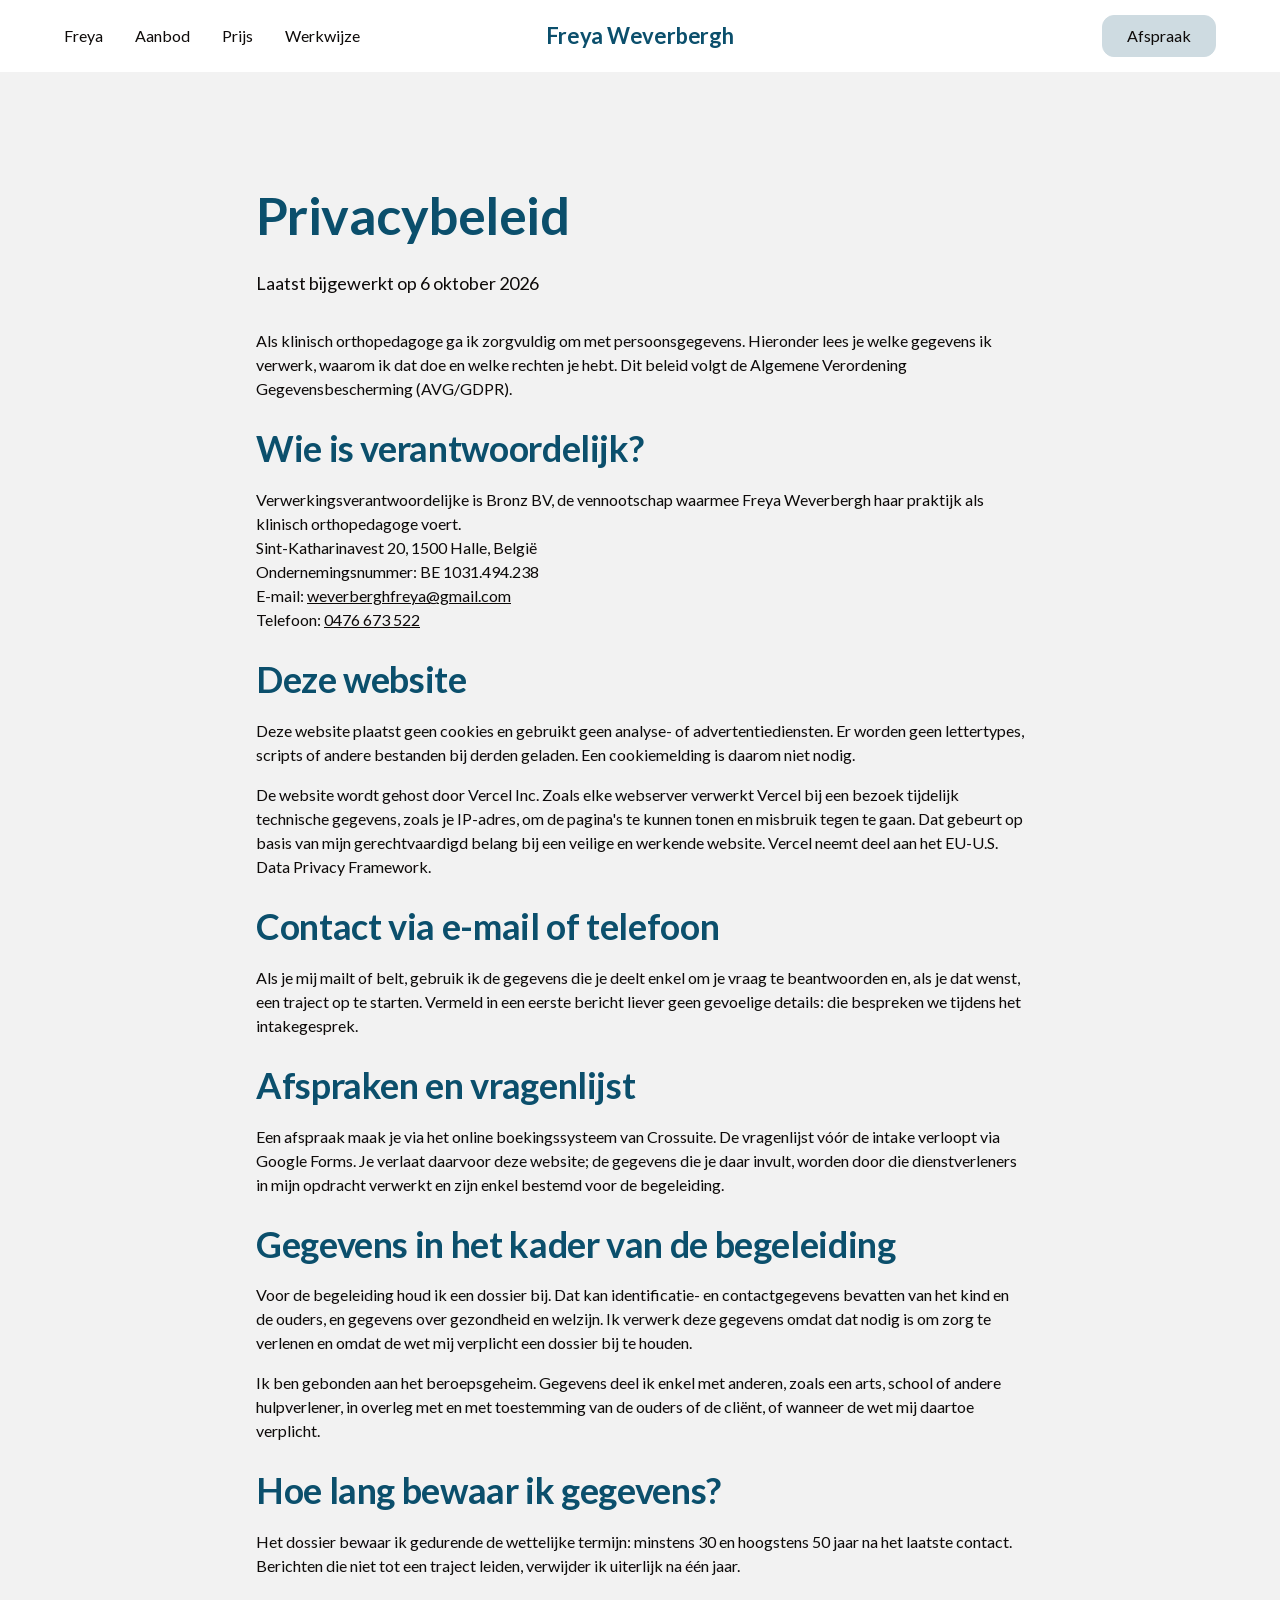
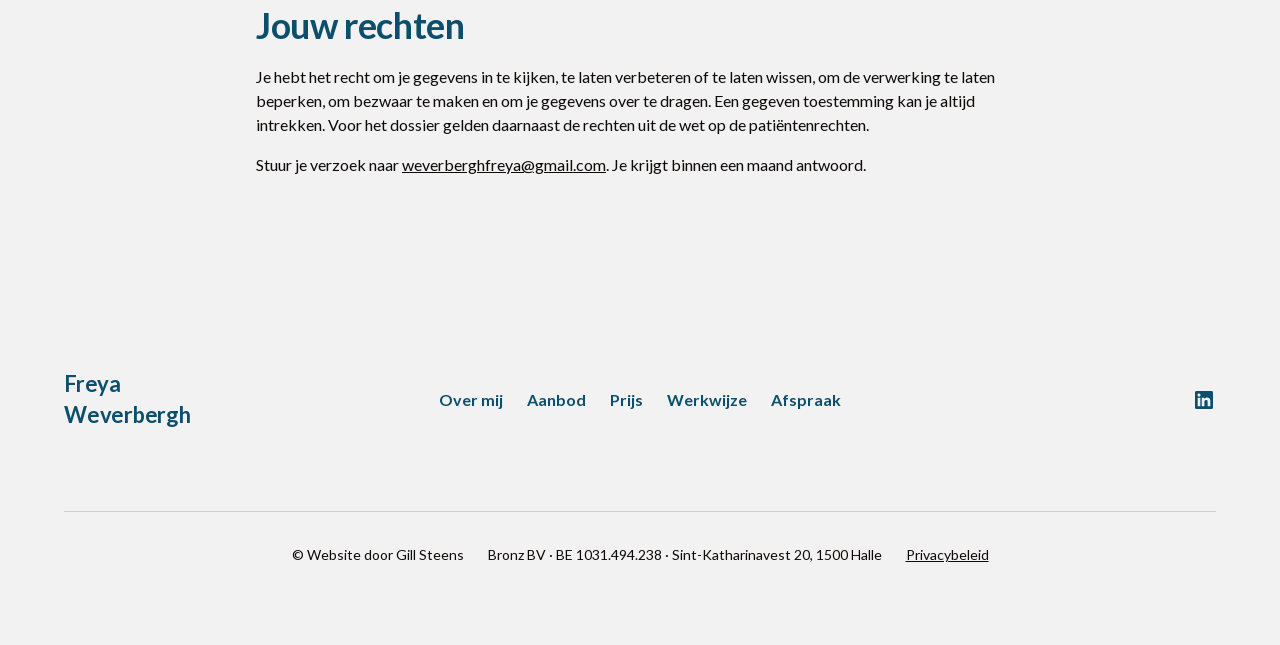
==== commit 78e5d464: "Hide privacy policy from search engines and drop complaints section Co-Authored-By: Claude Opus 5.5 " ====
--- a/privacybeleid.html
+++ b/privacybeleid.html
@@ -5,7 +5,7 @@
   <title>Privacybeleid | Freya Weverbergh</title>
   <meta name="description" content="Hoe Freya Weverbergh, klinisch orthopedagoge, omgaat met persoonsgegevens op deze website en in de praktijk.">
   <meta name="viewport" content="width=device-width, initial-scale=1">
-  <link rel="canonical" href="https://www.freyawb.be/privacybeleid">
+  <meta name="robots" content="noindex">
   <meta property="og:type" content="website">
   <meta property="og:locale" content="nl_BE">
   <meta property="og:site_name" content="Freya Weverbergh">
@@ -95,9 +95,6 @@
                 <h2 class="heading-style-h4">Jouw rechten</h2>
                 <p>Je hebt het recht om je gegevens in te kijken, te laten verbeteren of te laten wissen, om de verwerking te laten beperken, om bezwaar te maken en om je gegevens over te dragen. Een gegeven toestemming kan je altijd intrekken. Voor het dossier gelden daarnaast de rechten uit de wet op de patiëntenrechten.</p>
                 <p>Stuur je verzoek naar <a href="mailto:weverberghfreya@gmail.com">weverberghfreya@gmail.com</a>. Je krijgt binnen een maand antwoord.</p>
-
-                <h2 class="heading-style-h4">Klachten</h2>
-                <p>Ben je het niet eens met hoe ik met je gegevens omga, neem dan eerst contact met mij op. Je kan ook een klacht indienen bij de Gegevensbeschermingsautoriteit, Drukpersstraat 35, 1000 Brussel, <a href="https://www.gegevensbeschermingsautoriteit.be" target="_blank" rel="noopener">www.gegevensbeschermingsautoriteit.be</a>.</p>
               </div>
             </div>
           </div>
